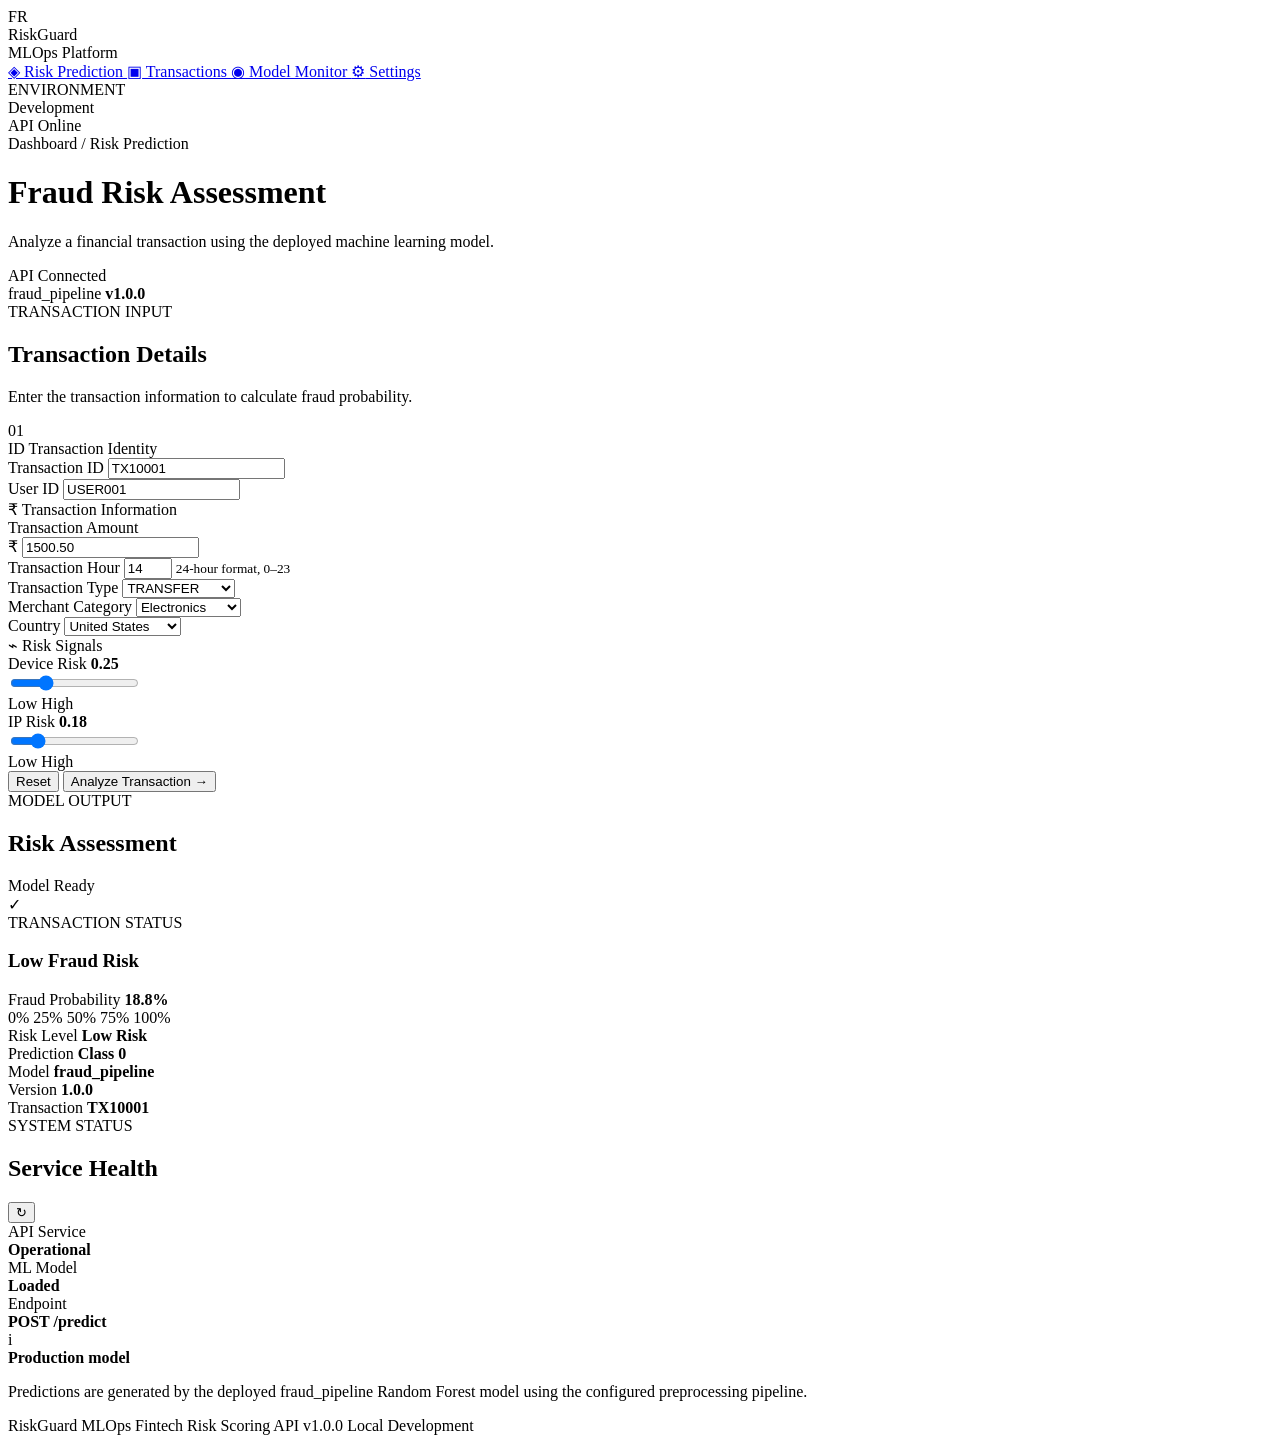
==== app/frontend/index.html @ 6276060a "Add synthetic fraud dataset and frontend assets" ====
<!DOCTYPE html> <html lang="en"> <head> <meta charset="UTF-8"> <meta name="viewport" content="width=device-width, initial-scale=1.0" >
<title>RiskGuard | Fraud Risk Assessment</title>

<link
    rel="preconnect"
    href="https://fonts.googleapis.com"
>

<link
    rel="preconnect"
    href="https://fonts.gstatic.com"
    crossorigin
>

<link
    href="https://fonts.googleapis.com/css2?family=DM+Sans:wght@400;500;600;700&family=Space+Grotesk:wght@400;500;600;700&display=swap"
    rel="stylesheet"
>

<link rel="stylesheet" href="/static/style.css">

</head> <body> <div class="app-shell">
<!-- ================= SIDEBAR ================= -->
<aside class="sidebar">
    <div class="brand">
        <div class="brand-icon">
            FR
        </div>

        <div>
            <div class="brand-title">
                RiskGuard
            </div>

            <div class="brand-subtitle">
                MLOps Platform
            </div>
        </div>

    </div>

    <!-- <nav class="navigation">

        <a href="#" class="nav-item active">
            <span>◈</span>
            Risk Prediction
        </a>

        <a href="#" class="nav-item">
            <span>▣</span>
            Transactions
        </a>

        <a href="#" class="nav-item">
            <span>◉</span>
            Model Monitor
        </a>

        <a href="#" class="nav-item">
            <span>⚙</span>
            Settings
        </a>

    </nav> -->

    <nav class="navigation">
        <a href="#risk-prediction"
            class="nav-item active"
            data-page="risk-prediction">
                <span>◈</span>
                Risk Prediction
        </a>

        <a href="#transactions"
            class="nav-item"
            data-page="transactions">
                <span>▣</span>
                Transactions
        </a>

        <a href="#model-monitor"
            class="nav-item"
            data-page="model-monitor">
                <span>◉</span>
                Model Monitor
        </a>

        <a href="#settings"
            class="nav-item"
            data-page="settings">
                <span>⚙</span>
                Settings
        </a>

    </nav>


    <div class="sidebar-bottom">

        <div class="environment-card">

            <div class="environment-label">
                ENVIRONMENT
            </div>

            <div class="environment-value">
                <span class="status-dot green"></span>
                Development
            </div>

        </div>

        <div class="api-mini-status">

            <span class="status-dot green"></span>

            <span>
                API Online
            </span>

        </div>

    </div>

</aside>


<!-- ================= MAIN ================= -->

<main class="main-content">

    <!-- TOP BAR -->

    <header class="topbar">

        <div>

            <div class="breadcrumb">
                Dashboard / Risk Prediction
            </div>

            <h1>
                Fraud Risk Assessment
            </h1>

            <p>
                Analyze a financial transaction using the deployed
                machine learning model.
            </p>

        </div>


        <div class="topbar-status">

            <div class="live-indicator">

                <span class="status-dot green"></span>

                API Connected

            </div>


            <div class="model-badge">

                <span class="model-dot"></span>

                fraud_pipeline

                <strong>
                    v1.0.0
                </strong>

            </div>

        </div>

    </header>


    <!-- ================= DASHBOARD ================= -->

    <!-- <section class="dashboard-grid"> -->
    <section
        class="dashboard-grid page-section"
        id="risk-prediction"
    >



        <!-- ================= FORM ================= -->

        <div class="form-card card">

            <div class="card-header">

                <div>

                    <span class="eyebrow">
                        TRANSACTION INPUT
                    </span>

                    <h2>
                        Transaction Details
                    </h2>

                    <p>
                        Enter the transaction information to
                        calculate fraud probability.
                    </p>

                </div>

                <div class="step-number">
                    01
                </div>

            </div>


            <!-- <form
                action="http://127.0.0.1:8000/api/v1/predict"
                method="POST"
            > -->

            <form id="prediction-form">



                <!-- TRANSACTION IDENTITY -->

                <div class="section-title">

                    <span class="section-icon">
                        ID
                    </span>

                    Transaction Identity

                </div>


                <div class="form-grid">

                    <div class="field">

                        <label for="transaction_id">
                            Transaction ID
                        </label>

                        <input
                            type="text"
                            id="transaction_id"
                            name="transaction_id"
                            placeholder="TX10001"
                            value="TX10001"
                            required
                        >

                    </div>


                    <div class="field">

                        <label for="user_id">
                            User ID
                        </label>

                        <input
                            type="text"
                            id="user_id"
                            name="user_id"
                            placeholder="USER001"
                            value="USER001"
                            required
                        >

                    </div>

                </div>


                <!-- TRANSACTION INFORMATION -->

                <div class="section-title second-section">

                    <span class="section-icon">
                        ₹
                    </span>

                    Transaction Information

                </div>


                <div class="form-grid">


                    <div class="field">

                        <label for="amount">
                            Transaction Amount
                        </label>

                        <div class="input-with-prefix">

                            <span>
                                ₹
                            </span>

                            <input
                                type="number"
                                id="amount"
                                name="amount"
                                min="0.01"
                                step="0.01"
                                value="1500.50"
                                required
                            >

                        </div>

                    </div>


                    <div class="field">

                        <label for="hour">
                            Transaction Hour
                        </label>

                        <input
                            type="number"
                            id="hour"
                            name="hour"
                            min="0"
                            max="23"
                            value="14"
                            required
                        >

                        <small>
                            24-hour format, 0–23
                        </small>

                    </div>


                    <div class="field">

                        <label for="transaction_type">
                            Transaction Type
                        </label>

                        <select
                            id="transaction_type"
                            name="transaction_type"
                        >

                            <option value="TRANSFER">
                                TRANSFER
                            </option>

                            <option value="PAYMENT">
                                PAYMENT
                            </option>

                            <option value="WITHDRAWAL">
                                WITHDRAWAL
                            </option>

                            <option value="PURCHASE">
                                PURCHASE
                            </option>

                            <option value="DEPOSIT">
                                DEPOSIT
                            </option>

                        </select>

                    </div>


                    <div class="field">

                        <label for="merchant_category">
                            Merchant Category
                        </label>

                        <select
                            id="merchant_category"
                            name="merchant_category"
                        >

                            <option value="electronics">
                                Electronics
                            </option>

                            <option value="grocery">
                                Grocery
                            </option>

                            <option value="travel">
                                Travel
                            </option>

                            <option value="fashion">
                                Fashion
                            </option>

                            <option value="restaurant">
                                Restaurant
                            </option>

                            <option value="entertainment">
                                Entertainment
                            </option>

                        </select>

                    </div>


                    <div class="field">

                        <label for="country">
                            Country
                        </label>

                        <select
                            id="country"
                            name="country"
                        >

                            <option value="US">
                                United States
                            </option>

                            <option value="IN">
                                India
                            </option>

                            <option value="UK">
                                United Kingdom
                            </option>

                            <option value="CA">
                                Canada
                            </option>

                            <option value="AU">
                                Australia
                            </option>

                            <option value="DE">
                                Germany
                            </option>

                        </select>

                    </div>

                </div>


                <!-- RISK SIGNALS -->

                <div class="section-title second-section">

                    <span class="section-icon">
                        ⌁
                    </span>

                    Risk Signals

                </div>


                <div class="risk-input-grid">


                    <!-- DEVICE RISK -->

                    <div class="risk-input-card">

                        <div class="risk-input-heading">

                            <span>
                                Device Risk
                            </span>

                            <strong>
                                0.25
                            </strong>

                        </div>

                        <input
                            class="range-input"
                            type="range"
                            min="0"
                            max="1"
                            step="0.01"
                            value="0.25"
                        >

                        <div class="range-labels">

                            <span>
                                Low
                            </span>

                            <span>
                                High
                            </span>

                        </div>

                    </div>


                    <!-- IP RISK -->

                    <div class="risk-input-card">

                        <div class="risk-input-heading">

                            <span>
                                IP Risk
                            </span>

                            <strong>
                                0.18
                            </strong>

                        </div>

                        <input
                            class="range-input"
                            type="range"
                            min="0"
                            max="1"
                            step="0.01"
                            value="0.18"
                        >

                        <div class="range-labels">

                            <span>
                                Low
                            </span>

                            <span>
                                High
                            </span>

                        </div>

                    </div>

                </div>


                <!-- ACTION BUTTONS -->

                <div class="form-actions">

                    <button
                        type="reset"
                        class="secondary-button"
                    >
                        Reset
                    </button>

                    <button
                        type="submit"
                        class="primary-button"
                    >
                        Analyze Transaction
                        <span>→</span>
                    </button>

                </div>

            </form>

        </div>


        <!-- ================= RIGHT COLUMN ================= -->

        <div class="right-column">


            <!-- RESULT CARD -->

            <div class="result-card card">

                <div class="card-header result-header">

                    <div>

                        <span class="eyebrow">
                            MODEL OUTPUT
                        </span>

                        <h2>
                            Risk Assessment
                        </h2>

                    </div>

                    <div class="model-status">

                        <span class="status-dot green"></span>

                        Model Ready

                    </div>

                </div>


                <!-- RESULT -->

                <div class="result-content">


                    <div class="risk-status safe">

                        <div class="risk-status-icon">
                            ✓
                        </div>

                        <div>

                            <span>
                                TRANSACTION STATUS
                            </span>

                            <h3>
                                Low Fraud Risk
                            </h3>

                        </div>

                    </div>


                    <!-- PROBABILITY -->

                    <div class="probability-section">

                        <div class="probability-heading">

                            <span>
                                Fraud Probability
                            </span>

                            <strong>
                                18.8%
                            </strong>

                        </div>


                        <div class="probability-bar">

                            <div
                                class="probability-fill"
                                style="width: 18.8%"
                            ></div>

                        </div>


                        <div class="probability-scale">

                            <span>0%</span>
                            <span>25%</span>
                            <span>50%</span>
                            <span>75%</span>
                            <span>100%</span>

                        </div>

                    </div>


                    <!-- RISK LEVEL -->

                    <div class="risk-level">

                        <span>
                            Risk Level
                        </span>

                        <strong>
                            Low Risk
                        </strong>

                    </div>


                    <div class="result-divider"></div>


                    <!-- RESULT DETAILS -->

                    <div class="result-details">

                        <div>

                            <span>
                                Prediction
                            </span>

                            <strong>
                                Class 0
                            </strong>

                        </div>


                        <div>

                            <span>
                                Model
                            </span>

                            <strong>
                                fraud_pipeline
                            </strong>

                        </div>


                        <div>

                            <span>
                                Version
                            </span>

                            <strong>
                                1.0.0
                            </strong>

                        </div>


                        <div>

                            <span>
                                Transaction
                            </span>

                            <strong>
                                TX10001
                            </strong>

                        </div>

                    </div>

                </div>

            </div>


            <!-- SYSTEM HEALTH -->

            <div class="system-card card">

                <div class="system-card-header">

                    <div>

                        <span class="eyebrow">
                            SYSTEM STATUS
                        </span>

                        <h2>
                            Service Health
                        </h2>

                    </div>

                    <button
                        class="refresh-button"
                        type="button"
                    >
                        ↻
                    </button>

                </div>


                <div class="health-list">


                    <div class="health-row">

                        <div>

                            <span class="status-dot green"></span>

                            API Service

                        </div>

                        <strong class="online">
                            Operational
                        </strong>

                    </div>


                    <div class="health-row">

                        <div>

                            <span class="status-dot green"></span>

                            ML Model

                        </div>

                        <strong class="online">
                            Loaded
                        </strong>

                    </div>


                    <div class="health-row">

                        <div>

                            <span class="status-dot green"></span>

                            Endpoint

                        </div>

                        <strong class="online">
                            POST /predict
                        </strong>

                    </div>


                </div>

            </div>


            <!-- INFORMATION -->

            <div class="info-card">

                <div class="info-icon">
                    i
                </div>

                <div>

                    <strong>
                        Production model
                    </strong>

                    <p>
                        Predictions are generated by the deployed
                        fraud_pipeline Random Forest model using
                        the configured preprocessing pipeline.
                    </p>

                </div>

            </div>

        </div>

    </section>

    <!-- ================= TRANSACTIONS ================= -->

    <section
        class="page-section"
        id="transactions"
        style="display: none;"
    >

        <div class="page-header">
            <div>
                <span class="eyebrow">TRANSACTION HISTORY</span>

                <h1>Transactions</h1>

                <p>
                    View and analyze previously processed transactions.
                </p>
            </div>
        </div>

        <div class="card">

            <div class="card-header">

                <div>
                    <span class="eyebrow">
                        TRANSACTION LOG
                    </span>

                    <h2>
                        Recent Transactions
                    </h2>
                </div>

            </div>

            <div class="transaction-table-wrapper">

                <table class="transaction-table">

                    <thead>
                        <tr>
                            <th>Transaction ID</th>
                            <th>User ID</th>
                            <th>Amount</th>
                            <th>Type</th>
                            <th>Risk</th>
                            <th>Status</th>
                        </tr>
                    </thead>

                    <tbody id="transactions-body">

                        <tr>
                            <td>TX10001</td>
                            <td>USER001</td>
                            <td>₹1,500.50</td>
                            <td>TRANSFER</td>
                            <td>18.8%</td>
                            <td>
                                <span class="table-status safe">
                                    Low Risk
                                </span>
                            </td>
                        </tr>

                        <tr>
                            <td>TX10002</td>
                            <td>USER002</td>
                            <td>₹8,200.00</td>
                            <td>PURCHASE</td>
                            <td>72.4%</td>
                            <td>
                                <span class="table-status fraud">
                                    High Risk
                                </span>
                            </td>
                        </tr>

                    </tbody>

                </table>

            </div>

        </div>

    </section>

    <!-- ================= MODEL MONITOR ================= -->

    <section
        class="page-section"
        id="model-monitor"
        style="display: none;"
    >

        <div class="page-header">

            <div>

                <span class="eyebrow">
                    MODEL MONITORING
                </span>

                <h1>
                    Model Monitor
                </h1>

                <p>
                    Monitor the performance and health of the deployed
                    fraud detection model.
                </p>

            </div>

            <div class="model-status">

                <span class="status-dot green"></span>

                Model Ready

            </div>

        </div>


        <div class="monitor-grid">

            <div class="card monitor-card">

                <span class="eyebrow">
                    MODEL
                </span>

                <h2>
                    fraud_pipeline
                </h2>

                <strong>
                    v1.0.0
                </strong>

            </div>


            <div class="card monitor-card">

                <span class="eyebrow">
                    MODEL TYPE
                </span>

                <h2>
                    Random Forest
                </h2>

                <p>
                    Classification
                </p>

            </div>


            <div class="card monitor-card">

                <span class="eyebrow">
                    STATUS
                </span>

                <h2 class="online">
                    Operational
                </h2>

                <p>
                    Model loaded successfully
                </p>

            </div>

        </div>


        <div class="card">

            <div class="card-header">

                <div>

                    <span class="eyebrow">
                        PERFORMANCE
                    </span>

                    <h2>
                        Model Metrics
                    </h2>

                </div>

            </div>

            <div class="metrics-grid">

                <div>
                    <span>Accuracy</span>
                    <strong>94.2%</strong>
                </div>

                <div>
                    <span>Precision</span>
                    <strong>91.8%</strong>
                </div>

                <div>
                    <span>Recall</span>
                    <strong>89.6%</strong>
                </div>

                <div>
                    <span>F1 Score</span>
                    <strong>90.7%</strong>
                </div>

            </div>

        </div>

    </section>

    <!-- ================= SETTINGS ================= -->

    <section
        class="page-section"
        id="settings"
        style="display: none;"
    >

        <div class="page-header">

            <div>

                <span class="eyebrow">
                    CONFIGURATION
                </span>

                <h1>
                    Settings
                </h1>

                <p>
                    Configure RiskGuard application settings.
                </p>

            </div>

        </div>


        <div class="card settings-card">

            <div class="card-header">

                <div>

                    <span class="eyebrow">
                        API CONFIGURATION
                    </span>

                    <h2>
                        Backend Connection
                    </h2>

                </div>

            </div>


            <div class="settings-form">

                <div class="field">

                    <label>
                        API Base URL
                    </label>

                    <input
                        type="text"
                        id="api-url-setting"
                        value="http://127.0.0.1:8000/api/v1"
                    >

                </div>


                <div class="field">

                    <label>
                        Environment
                    </label>

                    <select id="environment-setting">

                        <option value="development">
                            Development
                        </option>

                        <option value="production">
                            Production
                        </option>

                    </select>

                </div>


                <div class="field">

                    <label>
                        Model
                    </label>

                    <input
                        type="text"
                        value="fraud_pipeline"
                        readonly
                    >

                </div>


                <div class="field">

                    <label>
                        Model Version
                    </label>

                    <input
                        type="text"
                        value="1.0.0"
                        readonly
                    >

                </div>

            </div>


            <div class="form-actions">

                <button
                    type="button"
                    class="primary-button"
                    id="save-settings"
                >
                    Save Settings
                </button>

            </div>

        </div>

    </section>



    <!-- FOOTER -->

    <footer class="footer">

        <span>
            RiskGuard MLOps
        </span>

        <span>
            Fintech Risk Scoring API v1.0.0
        </span>

        <span>
            Local Development
        </span>

    </footer>

</main>

</div> 
<script src="/static/script.js"></script>

</body> </html>
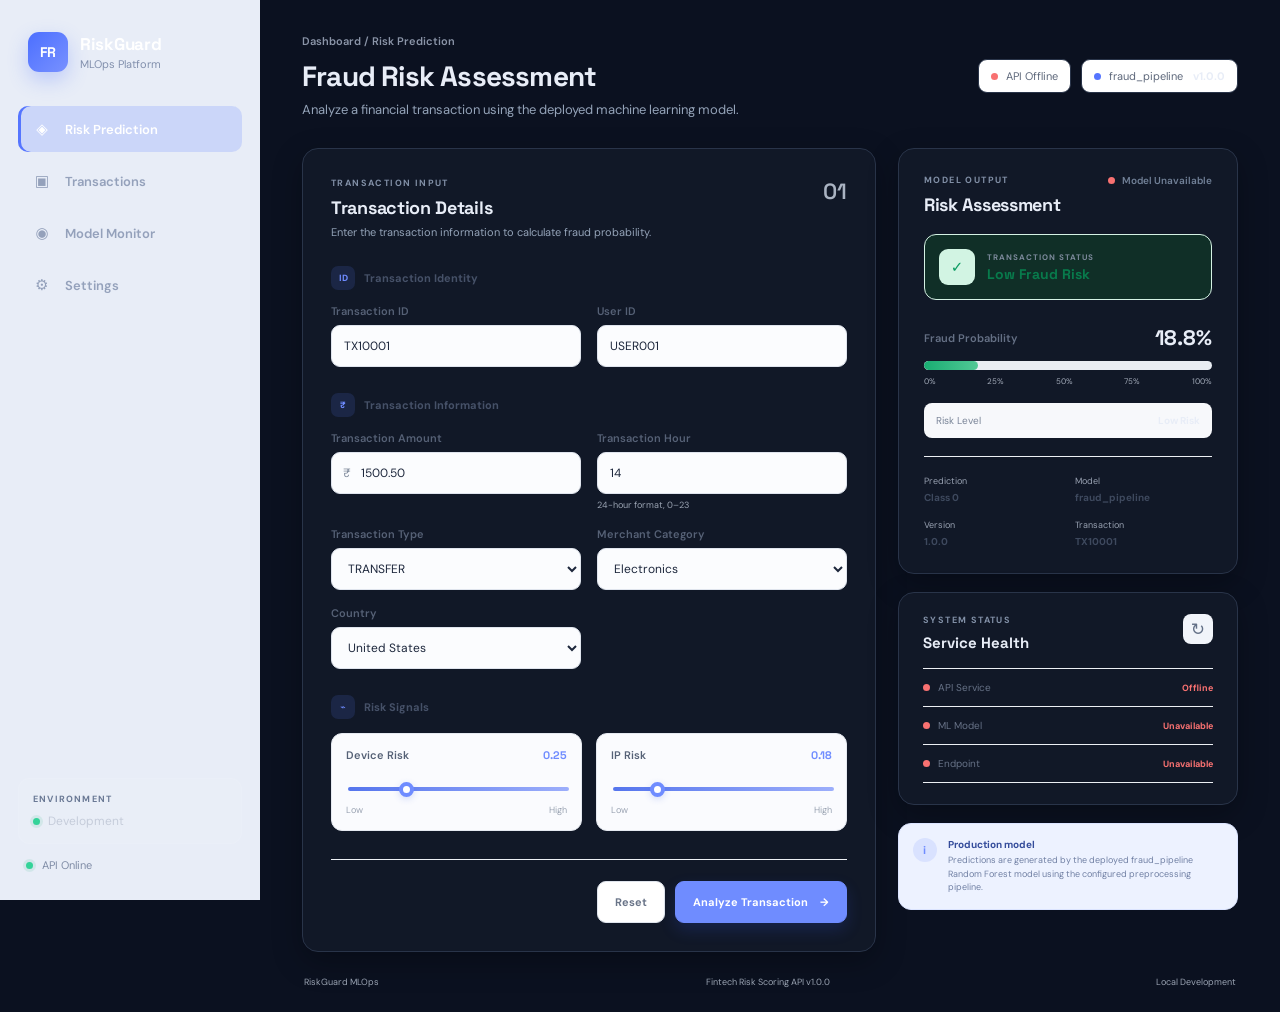
==== commit 8b289cc0: "fix: Dockerfile and frontend files updated" ====
--- a/app/frontend/index.html
+++ b/app/frontend/index.html
@@ -1,1274 +1,562 @@
-<!DOCTYPE html> <html lang="en"> <head> <meta charset="UTF-8"> <meta name="viewport" content="width=device-width, initial-scale=1.0" >
+<!DOCTYPE html>
+<html lang="en">
+<head>
+<meta charset="UTF-8">
+<meta name="viewport" content="width=device-width, initial-scale=1.0">
 <title>RiskGuard | Fraud Risk Assessment</title>
 
-<link
-    rel="preconnect"
-    href="https://fonts.googleapis.com"
->
-
-<link
-    rel="preconnect"
-    href="https://fonts.gstatic.com"
-    crossorigin
->
-
-<link
-    href="https://fonts.googleapis.com/css2?family=DM+Sans:wght@400;500;600;700&family=Space+Grotesk:wght@400;500;600;700&display=swap"
-    rel="stylesheet"
->
-
-<link rel="stylesheet" href="/static/style.css">
-
-</head> <body> <div class="app-shell">
+<link rel="preconnect" href="https://fonts.googleapis.com">
+<link rel="preconnect" href="https://fonts.gstatic.com" crossorigin>
+<link href="https://fonts.googleapis.com/css2?family=DM+Sans:wght@400;500;600;700&family=Space+Grotesk:wght@400;500;600;700&display=swap" rel="stylesheet">
+<link rel="stylesheet" href="style.css">
+
+</head>
+<body>
+<div class="app-shell">
+
 <!-- ================= SIDEBAR ================= -->
 <aside class="sidebar">
     <div class="brand">
-        <div class="brand-icon">
-            FR
-        </div>
-
+        <div class="brand-icon">FR</div>
         <div>
-            <div class="brand-title">
-                RiskGuard
-            </div>
-
-            <div class="brand-subtitle">
-                MLOps Platform
-            </div>
-        </div>
-
+            <div class="brand-title">RiskGuard</div>
+            <div class="brand-subtitle">MLOps Platform</div>
+        </div>
     </div>
 
-    <!-- <nav class="navigation">
-
-        <a href="#" class="nav-item active">
-            <span>◈</span>
-            Risk Prediction
+    <nav class="navigation">
+        <a href="#risk-prediction" class="nav-item active" data-page="risk-prediction">
+            <span>◈</span> Risk Prediction
         </a>
-
-        <a href="#" class="nav-item">
-            <span>▣</span>
-            Transactions
+        <a href="#transactions" class="nav-item" data-page="transactions">
+            <span>▣</span> Transactions
         </a>
-
-        <a href="#" class="nav-item">
-            <span>◉</span>
-            Model Monitor
+        <a href="#model-monitor" class="nav-item" data-page="model-monitor">
+            <span>◉</span> Model Monitor
         </a>
-
-        <a href="#" class="nav-item">
-            <span>⚙</span>
-            Settings
+        <a href="#settings" class="nav-item" data-page="settings">
+            <span>⚙</span> Settings
         </a>
-
-    </nav> -->
-
-    <nav class="navigation">
-        <a href="#risk-prediction"
-            class="nav-item active"
-            data-page="risk-prediction">
-                <span>◈</span>
-                Risk Prediction
-        </a>
-
-        <a href="#transactions"
-            class="nav-item"
-            data-page="transactions">
-                <span>▣</span>
-                Transactions
-        </a>
-
-        <a href="#model-monitor"
-            class="nav-item"
-            data-page="model-monitor">
-                <span>◉</span>
-                Model Monitor
-        </a>
-
-        <a href="#settings"
-            class="nav-item"
-            data-page="settings">
-                <span>⚙</span>
-                Settings
-        </a>
-
     </nav>
 
-
     <div class="sidebar-bottom">
-
         <div class="environment-card">
-
-            <div class="environment-label">
-                ENVIRONMENT
-            </div>
-
+            <div class="environment-label">ENVIRONMENT</div>
             <div class="environment-value">
-                <span class="status-dot green"></span>
-                Development
-            </div>
-
-        </div>
-
+                <span class="status-dot green"></span> Development
+            </div>
+        </div>
         <div class="api-mini-status">
-
             <span class="status-dot green"></span>
-
-            <span>
-                API Online
-            </span>
-
-        </div>
-
+            <span>API Online</span>
+        </div>
     </div>
-
 </aside>
 
 
 <!-- ================= MAIN ================= -->
-
 <main class="main-content">
 
-    <!-- TOP BAR -->
-
     <header class="topbar">
-
         <div>
-
-            <div class="breadcrumb">
-                Dashboard / Risk Prediction
-            </div>
-
-            <h1>
-                Fraud Risk Assessment
-            </h1>
-
-            <p>
-                Analyze a financial transaction using the deployed
-                machine learning model.
-            </p>
-
-        </div>
-
-
+            <div class="breadcrumb">Dashboard / Risk Prediction</div>
+            <h1>Fraud Risk Assessment</h1>
+            <p>Analyze a financial transaction using the deployed machine learning model.</p>
+        </div>
         <div class="topbar-status">
-
             <div class="live-indicator">
-
-                <span class="status-dot green"></span>
-
-                API Connected
-
-            </div>
-
-
+                <span class="status-dot green"></span> API Connected
+            </div>
             <div class="model-badge">
-
-                <span class="model-dot"></span>
-
-                fraud_pipeline
-
-                <strong>
-                    v1.0.0
-                </strong>
-
-            </div>
-
-        </div>
-
+                <span class="model-dot"></span> fraud_pipeline <strong>v1.0.0</strong>
+            </div>
+        </div>
     </header>
 
 
-    <!-- ================= DASHBOARD ================= -->
-
-    <!-- <section class="dashboard-grid"> -->
-    <section
-        class="dashboard-grid page-section"
-        id="risk-prediction"
-    >
-
-
-
-        <!-- ================= FORM ================= -->
+    <!-- ================= RISK PREDICTION ================= -->
+    <section class="dashboard-grid page-section" id="risk-prediction">
 
         <div class="form-card card">
-
-            <div class="card-header">
-
-                <div>
-
-                    <span class="eyebrow">
-                        TRANSACTION INPUT
-                    </span>
-
-                    <h2>
-                        Transaction Details
-                    </h2>
-
-                    <p>
-                        Enter the transaction information to
-                        calculate fraud probability.
-                    </p>
-
-                </div>
-
-                <div class="step-number">
-                    01
-                </div>
-
-            </div>
-
-
-            <!-- <form
-                action="http://127.0.0.1:8000/api/v1/predict"
-                method="POST"
-            > -->
+            <div class="card-header">
+                <div>
+                    <span class="eyebrow">TRANSACTION INPUT</span>
+                    <h2>Transaction Details</h2>
+                    <p>Enter the transaction information to calculate fraud probability.</p>
+                </div>
+                <div class="step-number">01</div>
+            </div>
 
             <form id="prediction-form">
 
-
-
-                <!-- TRANSACTION IDENTITY -->
-
                 <div class="section-title">
-
-                    <span class="section-icon">
-                        ID
-                    </span>
-
+                    <span class="section-icon">ID</span>
                     Transaction Identity
-
-                </div>
-
+                </div>
 
                 <div class="form-grid">
-
-                    <div class="field">
-
-                        <label for="transaction_id">
-                            Transaction ID
-                        </label>
-
-                        <input
-                            type="text"
-                            id="transaction_id"
-                            name="transaction_id"
-                            placeholder="TX10001"
-                            value="TX10001"
-                            required
-                        >
-
-                    </div>
-
-
-                    <div class="field">
-
-                        <label for="user_id">
-                            User ID
-                        </label>
-
-                        <input
-                            type="text"
-                            id="user_id"
-                            name="user_id"
-                            placeholder="USER001"
-                            value="USER001"
-                            required
-                        >
-
-                    </div>
-
-                </div>
-
-
-                <!-- TRANSACTION INFORMATION -->
+                    <div class="field">
+                        <label for="transaction_id">Transaction ID</label>
+                        <input type="text" id="transaction_id" name="transaction_id" placeholder="TX10001" value="TX10001" required>
+                    </div>
+                    <div class="field">
+                        <label for="user_id">User ID</label>
+                        <input type="text" id="user_id" name="user_id" placeholder="USER001" value="USER001" required>
+                    </div>
+                </div>
 
                 <div class="section-title second-section">
-
-                    <span class="section-icon">
-                        ₹
-                    </span>
-
+                    <span class="section-icon">₹</span>
                     Transaction Information
-
-                </div>
-
+                </div>
 
                 <div class="form-grid">
-
-
-                    <div class="field">
-
-                        <label for="amount">
-                            Transaction Amount
-                        </label>
-
+                    <div class="field">
+                        <label for="amount">Transaction Amount</label>
                         <div class="input-with-prefix">
-
-                            <span>
-                                ₹
-                            </span>
-
-                            <input
-                                type="number"
-                                id="amount"
-                                name="amount"
-                                min="0.01"
-                                step="0.01"
-                                value="1500.50"
-                                required
-                            >
-
-                        </div>
-
-                    </div>
-
-
-                    <div class="field">
-
-                        <label for="hour">
-                            Transaction Hour
-                        </label>
-
-                        <input
-                            type="number"
-                            id="hour"
-                            name="hour"
-                            min="0"
-                            max="23"
-                            value="14"
-                            required
-                        >
-
-                        <small>
-                            24-hour format, 0–23
-                        </small>
-
-                    </div>
-
-
-                    <div class="field">
-
-                        <label for="transaction_type">
-                            Transaction Type
-                        </label>
-
-                        <select
-                            id="transaction_type"
-                            name="transaction_type"
-                        >
-
-                            <option value="TRANSFER">
-                                TRANSFER
-                            </option>
-
-                            <option value="PAYMENT">
-                                PAYMENT
-                            </option>
-
-                            <option value="WITHDRAWAL">
-                                WITHDRAWAL
-                            </option>
-
-                            <option value="PURCHASE">
-                                PURCHASE
-                            </option>
-
-                            <option value="DEPOSIT">
-                                DEPOSIT
-                            </option>
-
+                            <span>₹</span>
+                            <input type="number" id="amount" name="amount" min="0.01" step="0.01" value="1500.50" required>
+                        </div>
+                    </div>
+
+                    <div class="field">
+                        <label for="hour">Transaction Hour</label>
+                        <input type="number" id="hour" name="hour" min="0" max="23" value="14" required>
+                        <small>24-hour format, 0–23</small>
+                    </div>
+
+                    <div class="field">
+                        <label for="transaction_type">Transaction Type</label>
+                        <select id="transaction_type" name="transaction_type">
+                            <option value="TRANSFER">TRANSFER</option>
+                            <option value="PAYMENT">PAYMENT</option>
+                            <option value="WITHDRAWAL">WITHDRAWAL</option>
+                            <option value="PURCHASE">PURCHASE</option>
+                            <option value="DEPOSIT">DEPOSIT</option>
                         </select>
-
-                    </div>
-
-
-                    <div class="field">
-
-                        <label for="merchant_category">
-                            Merchant Category
-                        </label>
-
-                        <select
-                            id="merchant_category"
-                            name="merchant_category"
-                        >
-
-                            <option value="electronics">
-                                Electronics
-                            </option>
-
-                            <option value="grocery">
-                                Grocery
-                            </option>
-
-                            <option value="travel">
-                                Travel
-                            </option>
-
-                            <option value="fashion">
-                                Fashion
-                            </option>
-
-                            <option value="restaurant">
-                                Restaurant
-                            </option>
-
-                            <option value="entertainment">
-                                Entertainment
-                            </option>
-
+                    </div>
+
+                    <div class="field">
+                        <label for="merchant_category">Merchant Category</label>
+                        <select id="merchant_category" name="merchant_category">
+                            <option value="electronics">Electronics</option>
+                            <option value="grocery">Grocery</option>
+                            <option value="travel">Travel</option>
+                            <option value="fashion">Fashion</option>
+                            <option value="restaurant">Restaurant</option>
+                            <option value="entertainment">Entertainment</option>
                         </select>
-
-                    </div>
-
-
-                    <div class="field">
-
-                        <label for="country">
-                            Country
-                        </label>
-
-                        <select
-                            id="country"
-                            name="country"
-                        >
-
-                            <option value="US">
-                                United States
-                            </option>
-
-                            <option value="IN">
-                                India
-                            </option>
-
-                            <option value="UK">
-                                United Kingdom
-                            </option>
-
-                            <option value="CA">
-                                Canada
-                            </option>
-
-                            <option value="AU">
-                                Australia
-                            </option>
-
-                            <option value="DE">
-                                Germany
-                            </option>
-
+                    </div>
+
+                    <div class="field">
+                        <label for="country">Country</label>
+                        <select id="country" name="country">
+                            <option value="US">United States</option>
+                            <option value="IN">India</option>
+                            <option value="UK">United Kingdom</option>
+                            <option value="CA">Canada</option>
+                            <option value="AU">Australia</option>
+                            <option value="DE">Germany</option>
                         </select>
-
-                    </div>
-
-                </div>
-
-
-                <!-- RISK SIGNALS -->
+                    </div>
+                </div>
 
                 <div class="section-title second-section">
-
-                    <span class="section-icon">
-                        ⌁
-                    </span>
-
+                    <span class="section-icon">⌁</span>
                     Risk Signals
-
-                </div>
-
+                </div>
 
                 <div class="risk-input-grid">
-
-
-                    <!-- DEVICE RISK -->
-
                     <div class="risk-input-card">
-
                         <div class="risk-input-heading">
-
-                            <span>
-                                Device Risk
-                            </span>
-
-                            <strong>
-                                0.25
-                            </strong>
-
-                        </div>
-
-                        <input
-                            class="range-input"
-                            type="range"
-                            min="0"
-                            max="1"
-                            step="0.01"
-                            value="0.25"
-                        >
-
-                        <div class="range-labels">
-
-                            <span>
-                                Low
-                            </span>
-
-                            <span>
-                                High
-                            </span>
-
-                        </div>
-
-                    </div>
-
-
-                    <!-- IP RISK -->
+                            <span>Device Risk</span>
+                            <strong>0.25</strong>
+                        </div>
+                        <input class="range-input" type="range" min="0" max="1" step="0.01" value="0.25">
+                        <div class="range-labels"><span>Low</span><span>High</span></div>
+                    </div>
 
                     <div class="risk-input-card">
-
                         <div class="risk-input-heading">
-
-                            <span>
-                                IP Risk
-                            </span>
-
-                            <strong>
-                                0.18
-                            </strong>
-
-                        </div>
-
-                        <input
-                            class="range-input"
-                            type="range"
-                            min="0"
-                            max="1"
-                            step="0.01"
-                            value="0.18"
-                        >
-
-                        <div class="range-labels">
-
-                            <span>
-                                Low
-                            </span>
-
-                            <span>
-                                High
-                            </span>
-
-                        </div>
-
-                    </div>
-
-                </div>
-
-
-                <!-- ACTION BUTTONS -->
+                            <span>IP Risk</span>
+                            <strong>0.18</strong>
+                        </div>
+                        <input class="range-input" type="range" min="0" max="1" step="0.01" value="0.18">
+                        <div class="range-labels"><span>Low</span><span>High</span></div>
+                    </div>
+                </div>
 
                 <div class="form-actions">
-
-                    <button
-                        type="reset"
-                        class="secondary-button"
-                    >
-                        Reset
-                    </button>
-
-                    <button
-                        type="submit"
-                        class="primary-button"
-                    >
-                        Analyze Transaction
-                        <span>→</span>
-                    </button>
-
-                </div>
-
+                    <button type="reset" class="secondary-button">Reset</button>
+                    <button type="submit" class="primary-button">Analyze Transaction <span>→</span></button>
+                </div>
             </form>
-
-        </div>
-
-
-        <!-- ================= RIGHT COLUMN ================= -->
+        </div>
+
 
         <div class="right-column">
 
-
-            <!-- RESULT CARD -->
-
             <div class="result-card card">
-
                 <div class="card-header result-header">
-
                     <div>
-
-                        <span class="eyebrow">
-                            MODEL OUTPUT
-                        </span>
-
-                        <h2>
-                            Risk Assessment
-                        </h2>
-
-                    </div>
-
+                        <span class="eyebrow">MODEL OUTPUT</span>
+                        <h2>Risk Assessment</h2>
+                    </div>
                     <div class="model-status">
-
-                        <span class="status-dot green"></span>
-
-                        Model Ready
-
-                    </div>
-
-                </div>
-
-
-                <!-- RESULT -->
+                        <span class="status-dot green"></span> Model Ready
+                    </div>
+                </div>
 
                 <div class="result-content">
-
-
                     <div class="risk-status safe">
-
-                        <div class="risk-status-icon">
-                            ✓
-                        </div>
-
+                        <div class="risk-status-icon">✓</div>
                         <div>
-
-                            <span>
-                                TRANSACTION STATUS
-                            </span>
-
-                            <h3>
-                                Low Fraud Risk
-                            </h3>
-
-                        </div>
-
-                    </div>
-
-
-                    <!-- PROBABILITY -->
+                            <span>TRANSACTION STATUS</span>
+                            <h3>Low Fraud Risk</h3>
+                        </div>
+                    </div>
 
                     <div class="probability-section">
-
                         <div class="probability-heading">
-
-                            <span>
-                                Fraud Probability
-                            </span>
-
-                            <strong>
-                                18.8%
-                            </strong>
-
-                        </div>
-
-
+                            <span>Fraud Probability</span>
+                            <strong>18.8%</strong>
+                        </div>
                         <div class="probability-bar">
-
-                            <div
-                                class="probability-fill"
-                                style="width: 18.8%"
-                            ></div>
-
-                        </div>
-
-
+                            <div class="probability-fill" style="width: 18.8%"></div>
+                        </div>
                         <div class="probability-scale">
-
-                            <span>0%</span>
-                            <span>25%</span>
-                            <span>50%</span>
-                            <span>75%</span>
-                            <span>100%</span>
-
-                        </div>
-
-                    </div>
-
-
-                    <!-- RISK LEVEL -->
+                            <span>0%</span><span>25%</span><span>50%</span><span>75%</span><span>100%</span>
+                        </div>
+                    </div>
 
                     <div class="risk-level">
-
-                        <span>
-                            Risk Level
-                        </span>
-
-                        <strong>
-                            Low Risk
-                        </strong>
-
-                    </div>
-
+                        <span>Risk Level</span>
+                        <strong>Low Risk</strong>
+                    </div>
 
                     <div class="result-divider"></div>
 
-
-                    <!-- RESULT DETAILS -->
-
                     <div class="result-details">
-
-                        <div>
-
-                            <span>
-                                Prediction
-                            </span>
-
-                            <strong>
-                                Class 0
-                            </strong>
-
-                        </div>
-
-
-                        <div>
-
-                            <span>
-                                Model
-                            </span>
-
-                            <strong>
-                                fraud_pipeline
-                            </strong>
-
-                        </div>
-
-
-                        <div>
-
-                            <span>
-                                Version
-                            </span>
-
-                            <strong>
-                                1.0.0
-                            </strong>
-
-                        </div>
-
-
-                        <div>
-
-                            <span>
-                                Transaction
-                            </span>
-
-                            <strong>
-                                TX10001
-                            </strong>
-
-                        </div>
-
-                    </div>
-
-                </div>
-
-            </div>
-
-
-            <!-- SYSTEM HEALTH -->
+                        <div><span>Prediction</span><strong>Class 0</strong></div>
+                        <div><span>Model</span><strong>fraud_pipeline</strong></div>
+                        <div><span>Version</span><strong>1.0.0</strong></div>
+                        <div><span>Transaction</span><strong>TX10001</strong></div>
+                    </div>
+                </div>
+            </div>
 
             <div class="system-card card">
-
                 <div class="system-card-header">
-
                     <div>
-
-                        <span class="eyebrow">
-                            SYSTEM STATUS
-                        </span>
-
-                        <h2>
-                            Service Health
-                        </h2>
-
-                    </div>
-
-                    <button
-                        class="refresh-button"
-                        type="button"
-                    >
-                        ↻
-                    </button>
-
-                </div>
-
+                        <span class="eyebrow">SYSTEM STATUS</span>
+                        <h2>Service Health</h2>
+                    </div>
+                    <button class="refresh-button" type="button">↻</button>
+                </div>
 
                 <div class="health-list">
-
-
                     <div class="health-row">
-
-                        <div>
-
-                            <span class="status-dot green"></span>
-
-                            API Service
-
-                        </div>
-
-                        <strong class="online">
-                            Operational
-                        </strong>
-
-                    </div>
-
-
+                        <div><span class="status-dot green"></span> API Service</div>
+                        <strong class="online">Operational</strong>
+                    </div>
                     <div class="health-row">
-
-                        <div>
-
-                            <span class="status-dot green"></span>
-
-                            ML Model
-
-                        </div>
-
-                        <strong class="online">
-                            Loaded
-                        </strong>
-
-                    </div>
-
-
+                        <div><span class="status-dot green"></span> ML Model</div>
+                        <strong class="online">Loaded</strong>
+                    </div>
                     <div class="health-row">
-
-                        <div>
-
-                            <span class="status-dot green"></span>
-
-                            Endpoint
-
-                        </div>
-
-                        <strong class="online">
-                            POST /predict
-                        </strong>
-
-                    </div>
-
-
-                </div>
-
-            </div>
-
-
-            <!-- INFORMATION -->
+                        <div><span class="status-dot green"></span> Endpoint</div>
+                        <strong class="online">POST /predict</strong>
+                    </div>
+                </div>
+            </div>
 
             <div class="info-card">
-
-                <div class="info-icon">
-                    i
-                </div>
-
-                <div>
-
-                    <strong>
-                        Production model
-                    </strong>
-
-                    <p>
-                        Predictions are generated by the deployed
-                        fraud_pipeline Random Forest model using
-                        the configured preprocessing pipeline.
-                    </p>
-
-                </div>
-
-            </div>
-
-        </div>
-
+                <div class="info-icon">i</div>
+                <div>
+                    <strong>Production model</strong>
+                    <p>Predictions are generated by the deployed fraud_pipeline Random Forest model using the configured preprocessing pipeline.</p>
+                </div>
+            </div>
+        </div>
     </section>
 
+
     <!-- ================= TRANSACTIONS ================= -->
-
-    <section
-        class="page-section"
-        id="transactions"
-        style="display: none;"
-    >
+    <section class="page-section" id="transactions" style="display: none;">
 
         <div class="page-header">
             <div>
                 <span class="eyebrow">TRANSACTION HISTORY</span>
-
                 <h1>Transactions</h1>
-
-                <p>
-                    View and analyze previously processed transactions.
-                </p>
+                <p>Every prediction you run is saved here, in this browser, so you can review and export it later.</p>
+            </div>
+        </div>
+
+        <div class="stat-strip">
+            <div class="stat-card">
+                <span class="eyebrow">TOTAL PREDICTIONS</span>
+                <strong id="stat-total">0</strong>
+            </div>
+            <div class="stat-card">
+                <span class="eyebrow">FLAGGED AS FRAUD</span>
+                <strong id="stat-fraud" class="danger-text">0</strong>
+            </div>
+            <div class="stat-card">
+                <span class="eyebrow">AVG. TRANSACTION</span>
+                <strong id="stat-avg-amount">—</strong>
+            </div>
+            <div class="stat-card">
+                <span class="eyebrow">AVG. FRAUD PROBABILITY</span>
+                <strong id="stat-avg-risk">—</strong>
             </div>
         </div>
 
         <div class="card">
-
-            <div class="card-header">
-
-                <div>
-                    <span class="eyebrow">
-                        TRANSACTION LOG
-                    </span>
-
-                    <h2>
-                        Recent Transactions
-                    </h2>
-                </div>
-
+            <div class="card-header">
+                <div>
+                    <span class="eyebrow">TRANSACTION LOG</span>
+                    <h2>Recent Transactions</h2>
+                </div>
+            </div>
+
+            <div class="table-toolbar">
+                <div class="search-field">
+                    <span class="search-icon">⌕</span>
+                    <input type="text" id="transaction-search" placeholder="Search by transaction or user ID">
+                </div>
+
+                <select id="transaction-risk-filter" class="filter-select">
+                    <option value="all">All risk levels</option>
+                    <option value="safe">Low risk</option>
+                    <option value="moderate">Moderate risk</option>
+                    <option value="fraud">High risk</option>
+                </select>
+
+                <div class="toolbar-actions">
+                    <button type="button" class="toolbar-button" id="download-csv">
+                        <span>⭳</span> Download CSV
+                    </button>
+                    <button type="button" class="toolbar-button danger" id="clear-history">
+                        <span>⌫</span> Clear history
+                    </button>
+                </div>
             </div>
 
             <div class="transaction-table-wrapper">
-
                 <table class="transaction-table">
-
                     <thead>
                         <tr>
                             <th>Transaction ID</th>
                             <th>User ID</th>
-                            <th>Amount</th>
+                            <th class="sortable" data-sort-key="amount">Amount</th>
                             <th>Type</th>
-                            <th>Risk</th>
+                            <th class="sortable" data-sort-key="probability">Risk</th>
                             <th>Status</th>
+                            <th class="sortable" data-sort-key="timestamp">Time</th>
                         </tr>
                     </thead>
-
-                    <tbody id="transactions-body">
-
-                        <tr>
-                            <td>TX10001</td>
-                            <td>USER001</td>
-                            <td>₹1,500.50</td>
-                            <td>TRANSFER</td>
-                            <td>18.8%</td>
-                            <td>
-                                <span class="table-status safe">
-                                    Low Risk
-                                </span>
-                            </td>
-                        </tr>
-
-                        <tr>
-                            <td>TX10002</td>
-                            <td>USER002</td>
-                            <td>₹8,200.00</td>
-                            <td>PURCHASE</td>
-                            <td>72.4%</td>
-                            <td>
-                                <span class="table-status fraud">
-                                    High Risk
-                                </span>
-                            </td>
-                        </tr>
-
-                    </tbody>
-
+                    <tbody id="transactions-body"></tbody>
                 </table>
-
-            </div>
-
-        </div>
-
+            </div>
+
+            <div class="empty-state" id="transactions-empty-state" style="display:none;">
+                <div class="empty-state-icon">▣</div>
+                <h3>No transactions yet</h3>
+                <p>Run a prediction from the Risk Prediction page — it'll show up here automatically.</p>
+            </div>
+
+            <div class="pagination" id="transactions-pagination"></div>
+        </div>
     </section>
 
+
     <!-- ================= MODEL MONITOR ================= -->
-
-    <section
-        class="page-section"
-        id="model-monitor"
-        style="display: none;"
-    >
+    <section class="page-section" id="model-monitor" style="display: none;">
 
         <div class="page-header">
-
             <div>
-
-                <span class="eyebrow">
-                    MODEL MONITORING
-                </span>
-
-                <h1>
-                    Model Monitor
-                </h1>
-
-                <p>
-                    Monitor the performance and health of the deployed
-                    fraud detection model.
-                </p>
-
-            </div>
-
+                <span class="eyebrow">MODEL MONITORING</span>
+                <h1>Model Monitor</h1>
+                <p>Monitor the performance and health of the deployed fraud detection model.</p>
+            </div>
             <div class="model-status">
-
-                <span class="status-dot green"></span>
-
-                Model Ready
-
-            </div>
-
-        </div>
-
+                <span class="status-dot green"></span> Model Ready
+            </div>
+        </div>
 
         <div class="monitor-grid">
-
             <div class="card monitor-card">
-
-                <span class="eyebrow">
-                    MODEL
-                </span>
-
-                <h2>
-                    fraud_pipeline
-                </h2>
-
-                <strong>
-                    v1.0.0
-                </strong>
-
-            </div>
-
-
+                <span class="eyebrow">MODEL</span>
+                <h2>fraud_pipeline</h2>
+                <strong>v1.0.0</strong>
+            </div>
             <div class="card monitor-card">
-
-                <span class="eyebrow">
-                    MODEL TYPE
-                </span>
-
-                <h2>
-                    Random Forest
-                </h2>
-
-                <p>
-                    Classification
-                </p>
-
-            </div>
-
-
+                <span class="eyebrow">MODEL TYPE</span>
+                <h2>Random Forest</h2>
+                <p>Classification</p>
+            </div>
             <div class="card monitor-card">
-
-                <span class="eyebrow">
-                    STATUS
-                </span>
-
-                <h2 class="online">
-                    Operational
-                </h2>
-
-                <p>
-                    Model loaded successfully
-                </p>
-
-            </div>
-
-        </div>
-
+                <span class="eyebrow">STATUS</span>
+                <h2 class="online">Operational</h2>
+                <p>Model loaded successfully</p>
+            </div>
+        </div>
 
         <div class="card">
-
-            <div class="card-header">
-
-                <div>
-
-                    <span class="eyebrow">
-                        PERFORMANCE
-                    </span>
-
-                    <h2>
-                        Model Metrics
-                    </h2>
-
-                </div>
-
+            <div class="card-header">
+                <div>
+                    <span class="eyebrow">LIVE SERVING ACTIVITY</span>
+                    <h2>This Session's Traffic</h2>
+                    <p>Computed from predictions run in this browser — not a substitute for offline evaluation below.</p>
+                </div>
+            </div>
+
+            <div class="live-stats-grid">
+                <div class="live-stat">
+                    <span>Predictions served</span>
+                    <strong id="live-total-predictions">0</strong>
+                </div>
+                <div class="live-stat">
+                    <span>Fraud rate</span>
+                    <strong id="live-fraud-rate">—</strong>
+                </div>
+                <div class="live-stat">
+                    <span>Avg. fraud probability</span>
+                    <strong id="live-avg-probability">—</strong>
+                </div>
+                <div class="live-stat">
+                    <span>Last prediction</span>
+                    <strong id="live-last-prediction">No predictions yet</strong>
+                </div>
+            </div>
+
+            <div class="sparkline-wrapper">
+                <span class="sparkline-label">Recent fraud probability</span>
+                <div class="sparkline" id="probability-sparkline"></div>
+            </div>
+        </div>
+
+        <div class="card">
+            <div class="card-header">
+                <div>
+                    <span class="eyebrow">OFFLINE EVALUATION</span>
+                    <h2>Model Metrics</h2>
+                    <p>From the last scheduled evaluation run against labeled data — not live traffic.</p>
+                </div>
             </div>
 
             <div class="metrics-grid">
-
-                <div>
-                    <span>Accuracy</span>
-                    <strong>94.2%</strong>
-                </div>
-
-                <div>
-                    <span>Precision</span>
-                    <strong>91.8%</strong>
-                </div>
-
-                <div>
-                    <span>Recall</span>
-                    <strong>89.6%</strong>
-                </div>
-
-                <div>
-                    <span>F1 Score</span>
-                    <strong>90.7%</strong>
-                </div>
-
-            </div>
-
-        </div>
-
+                <div><span>Accuracy</span><strong>94.2%</strong></div>
+                <div><span>Precision</span><strong>91.8%</strong></div>
+                <div><span>Recall</span><strong>89.6%</strong></div>
+                <div><span>F1 Score</span><strong>90.7%</strong></div>
+            </div>
+        </div>
     </section>
 
+
     <!-- ================= SETTINGS ================= -->
-
-    <section
-        class="page-section"
-        id="settings"
-        style="display: none;"
-    >
+    <section class="page-section" id="settings" style="display: none;">
 
         <div class="page-header">
-
             <div>
-
-                <span class="eyebrow">
-                    CONFIGURATION
-                </span>
-
-                <h1>
-                    Settings
-                </h1>
-
-                <p>
-                    Configure RiskGuard application settings.
-                </p>
-
-            </div>
-
-        </div>
-
+                <span class="eyebrow">CONFIGURATION</span>
+                <h1>Settings</h1>
+                <p>Configure RiskGuard application settings.</p>
+            </div>
+        </div>
 
         <div class="card settings-card">
-
-            <div class="card-header">
-
-                <div>
-
-                    <span class="eyebrow">
-                        API CONFIGURATION
-                    </span>
-
-                    <h2>
-                        Backend Connection
-                    </h2>
-
-                </div>
-
-            </div>
-
+            <div class="card-header">
+                <div>
+                    <span class="eyebrow">API CONFIGURATION</span>
+                    <h2>Backend Connection</h2>
+                </div>
+            </div>
 
             <div class="settings-form">
-
                 <div class="field">
-
-                    <label>
-                        API Base URL
-                    </label>
-
-                    <input
-                        type="text"
-                        id="api-url-setting"
-                        value="http://127.0.0.1:8000/api/v1"
-                    >
-
-                </div>
-
+                    <label>API Base URL</label>
+                    <input type="text" id="api-url-setting" value="http://127.0.0.1:8000/api/v1">
+                </div>
 
                 <div class="field">
-
-                    <label>
-                        Environment
-                    </label>
-
+                    <label>Environment</label>
                     <select id="environment-setting">
-
-                        <option value="development">
-                            Development
-                        </option>
-
-                        <option value="production">
-                            Production
-                        </option>
-
+                        <option value="development">Development</option>
+                        <option value="production">Production</option>
                     </select>
-
-                </div>
-
+                </div>
 
                 <div class="field">
-
-                    <label>
-                        Model
-                    </label>
-
-                    <input
-                        type="text"
-                        value="fraud_pipeline"
-                        readonly
-                    >
-
-                </div>
-
+                    <label>Model</label>
+                    <input type="text" value="fraud_pipeline" readonly>
+                </div>
 
                 <div class="field">
-
-                    <label>
-                        Model Version
-                    </label>
-
-                    <input
-                        type="text"
-                        value="1.0.0"
-                        readonly
-                    >
-
-                </div>
-
-            </div>
-
+                    <label>Model Version</label>
+                    <input type="text" value="1.0.0" readonly>
+                </div>
+            </div>
 
             <div class="form-actions">
-
-                <button
-                    type="button"
-                    class="primary-button"
-                    id="save-settings"
-                >
-                    Save Settings
+                <button type="button" class="secondary-button" id="test-connection">Test Connection</button>
+                <button type="button" class="primary-button" id="save-settings">Save Settings</button>
+            </div>
+        </div>
+
+        <div class="card settings-card">
+            <div class="card-header">
+                <div>
+                    <span class="eyebrow">LOCAL DATA</span>
+                    <h2>Stored Transaction History</h2>
+                </div>
+            </div>
+
+            <div class="storage-info-row">
+                <div>
+                    <span>Transactions stored</span>
+                    <strong id="settings-history-count">0</strong>
+                </div>
+                <div>
+                    <span>Storage used</span>
+                    <strong id="settings-storage-usage">0 KB</strong>
+                </div>
+            </div>
+
+            <p class="settings-note">
+                Transaction history is stored in this browser only — it won't sync to another device,
+                and clearing browser data will remove it. Download a CSV from the Transactions page
+                before clearing if you want to keep a copy.
+            </p>
+        </div>
+
+        <div class="card settings-card danger-zone">
+            <div class="card-header">
+                <div>
+                    <span class="eyebrow">DANGER ZONE</span>
+                    <h2>Clear Transaction History</h2>
+                    <p>Permanently deletes every stored transaction from this browser.</p>
+                </div>
+            </div>
+
+            <div class="form-actions">
+                <button type="button" class="toolbar-button danger" id="clear-history-settings">
+                    <span>⌫</span> Clear all history
                 </button>
-
-            </div>
-
-        </div>
-
+            </div>
+        </div>
     </section>
 
 
-
-    <!-- FOOTER -->
-
     <footer class="footer">
-
-        <span>
-            RiskGuard MLOps
-        </span>
-
-        <span>
-            Fintech Risk Scoring API v1.0.0
-        </span>
-
-        <span>
-            Local Development
-        </span>
-
+        <span>RiskGuard MLOps</span>
+        <span>Fintech Risk Scoring API v1.0.0</span>
+        <span>Local Development</span>
     </footer>
-
 </main>
-
-</div> 
-<script src="/static/script.js"></script>
-
-</body> </html>+</div>
+<script src="script.js"></script>
+
+</body>
+</html>
--- a/app/frontend/style.css
+++ b/app/frontend/style.css
@@ -0,0 +1,2341 @@
+/* :root {
+font-family: "DM Sans", system-ui, sans-serif;
+
+--navy: #101a33;
+--navy-light: #172442;
+
+--blue: #3157e1;
+--blue-light: #eef2ff;
+
+--green: #12a66a;
+--green-light: #eafaf3;
+
+--red: #e44949;
+--red-light: #fff0f0;
+
+--orange: #f59e0b;
+
+--text: #172033;
+--muted: #758096;
+
+--border: #e4e8f0;
+--surface: #ffffff;
+--background: #f5f7fb;
+
+--shadow:
+    0 12px 40px rgba(20, 32, 60, 0.07);
+
+} */
+
+
+:root {
+    font-family: "DM Sans", system-ui, sans-serif;
+
+    /* =====================================================
+       DARK THEME
+    ===================================================== */
+
+    /* App / navigation */
+    --navy: #e8edf7;
+    --navy-light: #cbd5e8;
+
+    /* Primary */
+    --blue: #6f8cff;
+    --blue-light: #1b2645;
+
+    /* Success */
+    --green: #34d399;
+    --green-light: #102f27;
+
+    /* Danger */
+    --red: #f87171;
+    --red-light: #321b20;
+
+    /* Warning */
+    --orange: #fbbf24;
+
+    /* Text */
+    --text: #e5e7eb;
+    --muted: #94a3b8;
+
+    /* Borders */
+    --border: #293449;
+    --border-strong: #3a475f;
+
+    /* Surfaces */
+    --surface: #111827;
+    --surface-2: #172033;
+    --surface-3: #1c273b;
+
+    /* Main background */
+    --background: #0b1120;
+
+    /* Shadows */
+    --shadow:
+        0 10px 30px rgba(0, 0, 0, 0.28);
+}
+
+
+*{
+box-sizing: border-box;
+}
+
+html {
+scroll-behavior: smooth;
+}
+
+body {
+margin: 0;
+min-width: 320px;
+
+background: var(--background);
+color: var(--text);
+
+font-family: "DM Sans", system-ui, sans-serif;
+
+/* Slightly softer rendering */
+-webkit-font-smoothing: antialiased;
+-moz-osx-font-smoothing: grayscale;
+
+}
+
+button,
+input,
+select {
+font: inherit;
+}
+
+button {
+cursor: pointer;
+}
+
+/* =====================================================
+APP
+===================================================== */
+
+.app-shell {
+min-height: 100vh;
+display: flex;
+}
+
+/* =====================================================
+SIDEBAR
+===================================================== */
+
+.sidebar {
+width: 260px;
+min-height: 100vh;
+
+position: fixed;
+left: 0;
+top: 0;
+bottom: 0;
+
+display: flex;
+flex-direction: column;
+
+padding: 28px 18px;
+
+background: var(--navy);
+color: white;
+
+}
+
+.brand {
+display: flex;
+align-items: center;
+
+gap: 12px;
+
+padding: 4px 10px 34px;
+
+}
+
+.brand-icon {
+width: 40px;
+height: 40px;
+
+border-radius: 11px;
+
+display: flex;
+align-items: center;
+justify-content: center;
+
+background:
+    linear-gradient(
+        135deg,
+        #4c6fff,
+        #7891ff
+    );
+
+font-family: "Space Grotesk", sans-serif;
+
+font-size: 14px;
+font-weight: 700;
+
+box-shadow:
+    0 8px 20px
+    rgba(76, 111, 255, 0.28);
+
+}
+
+.brand-title {
+font-family: "Space Grotesk", sans-serif;
+
+font-size: 17px;
+font-weight: 700;
+
+letter-spacing: -0.3px;
+
+}
+
+.brand-subtitle {
+margin-top: 2px;
+
+color: #8290ad;
+
+font-size: 11px;
+
+}
+
+.navigation {
+display: flex;
+flex-direction: column;
+
+gap: 6px;
+
+}
+
+.nav-item {
+width: 100%;
+
+padding: 13px 14px;
+
+border-radius: 10px;
+
+display: flex;
+align-items: center;
+
+gap: 13px;
+
+color: #94a1bb;
+
+text-decoration: none;
+
+font-size: 13px;
+font-weight: 600;
+
+transition: 0.2s ease;
+
+}
+
+.nav-item span {
+width: 20px;
+
+text-align: center;
+
+font-size: 15px;
+
+}
+
+.nav-item:hover {
+background: rgba(255, 255, 255, 0.06);
+
+color: white;
+
+}
+
+.nav-item.active {
+color: white;
+
+background:
+    rgba(76, 111, 255, 0.18);
+
+box-shadow:
+    inset 3px 0 0 #5575ff;
+
+}
+
+.sidebar-bottom {
+margin-top: auto;
+}
+
+.environment-card {
+margin-bottom: 14px;
+
+padding: 14px;
+
+border:
+    1px solid
+    rgba(255, 255, 255, 0.07);
+
+border-radius: 12px;
+
+background:
+    rgba(255, 255, 255, 0.055);
+
+}
+
+.environment-label {
+margin-bottom: 8px;
+
+color: #697894;
+
+font-size: 9px;
+font-weight: 700;
+
+letter-spacing: 1.2px;
+
+}
+
+.environment-value {
+display: flex;
+align-items: center;
+
+gap: 8px;
+
+color: #c5ccda;
+
+font-size: 12px;
+
+}
+
+.api-mini-status {
+display: flex;
+align-items: center;
+
+gap: 9px;
+
+padding: 0 8px;
+
+color: #7f8ca6;
+
+font-size: 11px;
+
+}
+
+/* =====================================================
+STATUS DOT
+===================================================== */
+
+.status-dot {
+width: 7px;
+height: 7px;
+
+flex-shrink: 0;
+
+display: inline-block;
+
+border-radius: 50%;
+
+}
+
+.status-dot.green {
+background: var(--green);
+
+box-shadow:
+    0 0 0 3px
+    rgba(18, 166, 106, 0.1);
+
+}
+
+.status-dot.red {
+background: var(--red);
+}
+
+.status-dot.yellow {
+background: var(--orange);
+}
+
+/* =====================================================
+MAIN CONTENT
+===================================================== */
+
+.main-content {
+width: calc(100% - 260px);
+
+margin-left: 260px;
+
+padding:
+    34px
+    42px
+    24px;
+
+}
+
+/* =====================================================
+TOP BAR
+===================================================== */
+
+.topbar {
+display: flex;
+justify-content: space-between;
+align-items: flex-start;
+
+gap: 30px;
+
+margin-bottom: 30px;
+
+}
+
+.breadcrumb {
+margin-bottom: 10px;
+
+color: #8b95a8;
+
+font-size: 11px;
+font-weight: 600;
+
+}
+
+.topbar h1 {
+margin: 0;
+
+color: var(--navy);
+
+font-family: "Space Grotesk", sans-serif;
+
+font-size: 28px;
+
+letter-spacing: -0.8px;
+
+}
+
+.topbar p {
+margin: 7px 0 0;
+
+color: var(--muted);
+
+font-size: 13px;
+
+}
+
+.topbar-status {
+display: flex;
+align-items: center;
+
+gap: 10px;
+
+padding-top: 25px;
+
+}
+
+.live-indicator,
+.model-badge {
+display: flex;
+align-items: center;
+
+gap: 8px;
+
+padding:
+    9px 12px;
+
+border:
+    1px solid
+    var(--border);
+
+border-radius: 9px;
+
+background: white;
+
+color: #5e687b;
+
+font-size: 11px;
+
+white-space: nowrap;
+
+}
+
+.model-badge strong {
+margin-left: 2px;
+
+color: var(--navy);
+
+}
+
+.model-dot {
+width: 7px;
+height: 7px;
+
+border-radius: 50%;
+
+background: #5575ff;
+
+}
+
+/* =====================================================
+DASHBOARD
+===================================================== */
+
+.dashboard-grid {
+display: grid;
+
+grid-template-columns:
+    minmax(500px, 1.4fr)
+    minmax(340px, 0.8fr);
+
+gap: 22px;
+
+align-items: start;
+
+}
+
+.card {
+background: var(--surface);
+
+border:
+    1px solid
+    var(--border);
+
+border-radius: 16px;
+
+box-shadow: var(--shadow);
+
+}
+
+/* =====================================================
+FORM CARD
+===================================================== */
+
+.form-card {
+padding: 28px;
+}
+
+.card-header {
+display: flex;
+justify-content: space-between;
+align-items: flex-start;
+
+margin-bottom: 27px;
+
+}
+
+.eyebrow {
+display: block;
+
+margin-bottom: 7px;
+
+color: #8290a7;
+
+font-size: 9px;
+font-weight: 700;
+
+letter-spacing: 1.4px;
+
+}
+
+.card-header h2 {
+margin: 0;
+
+color: var(--navy);
+
+font-family: "Space Grotesk", sans-serif;
+
+font-size: 18px;
+
+letter-spacing: -0.3px;
+
+}
+
+.card-header p {
+margin: 6px 0 0;
+
+color: var(--muted);
+
+font-size: 11px;
+
+}
+
+.step-number {
+color: #aab3c2;
+
+font-family: "Space Grotesk", sans-serif;
+
+font-size: 22px;
+font-weight: 600;
+
+}
+
+/* =====================================================
+SECTION
+===================================================== */
+
+.section-title {
+display: flex;
+align-items: center;
+
+gap: 9px;
+
+margin-bottom: 14px;
+
+color: #465168;
+
+font-size: 11px;
+font-weight: 700;
+
+}
+
+.second-section {
+margin-top: 26px;
+}
+
+.section-icon {
+width: 24px;
+height: 24px;
+
+display: flex;
+align-items: center;
+justify-content: center;
+
+border-radius: 7px;
+
+background: var(--blue-light);
+
+color: var(--blue);
+
+font-size: 9px;
+font-weight: 800;
+
+}
+
+/* =====================================================
+FORM
+===================================================== */
+
+.form-grid {
+display: grid;
+
+grid-template-columns:
+    repeat(2, 1fr);
+
+gap: 16px;
+
+}
+
+.field {
+min-width: 0;
+}
+
+.field label {
+display: block;
+
+margin-bottom: 7px;
+
+color: #566176;
+
+font-size: 11px;
+font-weight: 600;
+
+}
+
+.field input,
+.field select {
+width: 100%;
+height: 42px;
+
+padding: 0 12px;
+
+border:
+    1px solid
+    #dfe4ed;
+
+border-radius: 9px;
+
+outline: none;
+
+background: #fbfcfe;
+
+color: #1d273c;
+
+font-size: 12px;
+
+transition: 0.2s ease;
+
+}
+
+.field input:focus,
+.field select:focus {
+border-color: #6d86ee;
+
+box-shadow:
+    0 0 0 3px
+    rgba(49, 87, 225, 0.08);
+
+background: white;
+
+}
+
+.field small {
+display: block;
+
+margin-top: 5px;
+
+color: #9aa3b2;
+
+font-size: 9px;
+
+}
+
+/* =====================================================
+AMOUNT
+===================================================== */
+
+.input-with-prefix {
+position: relative;
+}
+
+.input-with-prefix span {
+position: absolute;
+
+left: 12px;
+top: 50%;
+
+transform:
+    translateY(-50%);
+
+z-index: 1;
+
+color: #7c8799;
+
+font-size: 12px;
+
+}
+
+.input-with-prefix input {
+padding-left: 29px;
+}
+
+/* =====================================================
+RISK INPUT
+===================================================== */
+
+.risk-input-grid {
+display: grid;
+
+grid-template-columns:
+    repeat(2, 1fr);
+
+gap: 14px;
+
+}
+
+.risk-input-card {
+padding: 14px;
+
+border:
+    1px solid
+    #e5e9f0;
+
+border-radius: 11px;
+
+background: #fafbfe;
+
+}
+
+.risk-input-heading {
+display: flex;
+justify-content: space-between;
+
+margin-bottom: 13px;
+
+color: #556176;
+
+font-size: 11px;
+font-weight: 600;
+
+}
+
+.risk-input-heading strong {
+color: var(--blue);
+
+font-family:
+    "Space Grotesk",
+    sans-serif;
+
+}
+
+/* =====================================================
+RANGE
+===================================================== */
+
+.range-input {
+appearance: none;
+
+width: 100%;
+height: 4px;
+
+border-radius: 20px;
+
+outline: none;
+
+background:
+    linear-gradient(
+        90deg,
+        #5575ed,
+        #9caefb
+    );
+
+}
+
+.range-input::-webkit-slider-thumb {
+appearance: none;
+
+width: 15px;
+height: 15px;
+
+border:
+    4px solid
+    var(--blue);
+
+border-radius: 50%;
+
+background: white;
+
+cursor: pointer;
+
+box-shadow:
+    0 2px 7px
+    rgba(49, 87, 225, 0.2);
+
+}
+
+.range-input::-moz-range-thumb {
+width: 15px;
+height: 15px;
+
+border:
+    4px solid
+    var(--blue);
+
+border-radius: 50%;
+
+background: white;
+
+cursor: pointer;
+
+}
+
+.range-labels {
+display: flex;
+justify-content: space-between;
+
+margin-top: 8px;
+
+color: #9aa3b2;
+
+font-size: 9px;
+
+}
+
+/* =====================================================
+BUTTONS
+===================================================== */
+
+.form-actions {
+display: flex;
+justify-content: flex-end;
+
+gap: 10px;
+
+margin-top: 28px;
+padding-top: 21px;
+
+border-top:
+    1px solid
+    #edf0f4;
+
+}
+
+.primary-button,
+.secondary-button {
+height: 42px;
+
+padding: 0 17px;
+
+border-radius: 9px;
+
+font-size: 11px;
+font-weight: 700;
+
+transition: 0.2s ease;
+
+}
+
+.primary-button {
+display: flex;
+align-items: center;
+
+gap: 12px;
+
+border:
+    1px solid
+    var(--blue);
+
+background: var(--blue);
+
+color: white;
+
+box-shadow:
+    0 7px 16px
+    rgba(49, 87, 225, 0.2);
+
+}
+
+.primary-button:hover {
+background: #264bd3;
+
+transform:
+    translateY(-1px);
+
+}
+
+.secondary-button {
+border:
+1px solid
+#dfe4ec;
+
+background: white;
+
+color: #697488;
+
+}
+
+.secondary-button:hover {
+background: #f7f8fa;
+}
+
+/* =====================================================
+RIGHT COLUMN
+===================================================== */
+
+.right-column {
+display: flex;
+
+flex-direction: column;
+
+gap: 18px;
+
+}
+
+/* =====================================================
+RESULT
+===================================================== */
+
+.result-card {
+min-height: 390px;
+
+padding: 25px;
+
+}
+
+.result-header {
+margin-bottom: 18px;
+}
+
+.model-status {
+display: flex;
+align-items: center;
+
+gap: 7px;
+
+color: #718097;
+
+font-size: 10px;
+font-weight: 600;
+
+}
+
+.result-content {
+width: 100%;
+}
+
+/* =====================================================
+RISK STATUS
+===================================================== */
+
+.risk-status {
+display: flex;
+align-items: center;
+
+gap: 12px;
+
+padding: 14px;
+
+margin-bottom: 24px;
+
+border-radius: 12px;
+
+}
+
+.risk-status.safe {
+background: var(--green-light);
+
+border:
+    1px solid
+    #d5f2e4;
+
+}
+
+.risk-status.fraud {
+background: var(--red-light);
+
+border:
+    1px solid
+    #f6d3d3;
+
+}
+
+.risk-status-icon {
+width: 36px;
+height: 36px;
+
+display: flex;
+align-items: center;
+justify-content: center;
+
+border-radius: 9px;
+
+font-size: 15px;
+font-weight: 800;
+
+}
+
+.risk-status.safe
+.risk-status-icon {
+background: #d2f4e3;
+
+color: var(--green);
+
+}
+
+.risk-status span {
+display: block;
+
+margin-bottom: 3px;
+
+color: #7d8a9c;
+
+font-size: 8px;
+font-weight: 700;
+
+letter-spacing: 1px;
+
+}
+
+.risk-status h3 {
+margin: 0;
+
+font-family:
+    "Space Grotesk",
+    sans-serif;
+
+font-size: 14px;
+
+}
+
+.risk-status.safe h3 {
+color: #087b4c;
+}
+
+.risk-status.fraud h3 {
+color: #bf3030;
+}
+
+/* =====================================================
+PROBABILITY
+===================================================== */
+.probability-section {
+margin-bottom: 17px;
+}
+
+.probability-heading {
+display: flex;
+justify-content: space-between;
+align-items: center;
+margin-bottom: 10px;
+}
+
+.probability-heading span {
+color: #657085;
+font-size: 11px;
+font-weight: 600;
+}
+
+.probability-heading strong {
+color: var(--navy);
+font-family:
+    "Space Grotesk",
+    sans-serif;
+font-size: 21px;
+}
+
+.probability-bar {
+width: 100%;
+height: 9px;
+overflow: hidden;
+border-radius: 20px;
+background: #e9edf3;
+}
+
+.probability-fill {
+height: 100%;
+border-radius: 20px;
+background:
+    linear-gradient(
+        90deg,
+        #19ad72,
+        #52c996
+    );
+
+}
+
+.probability-fill.danger {
+background:
+linear-gradient(
+90deg,
+#f3a334,
+#e44949
+);
+}
+
+.probability-scale {
+display: flex;
+justify-content: space-between;
+margin-top: 6px;
+color: #a2aab8;
+font-size: 8px;
+}
+
+/* =====================================================
+RISK LEVEL
+===================================================== */
+.risk-level {
+display: flex;
+justify-content: space-between;
+align-items: center;
+padding: 11px 12px;
+border-radius: 8px;
+background: #f7f8fb;
+color: #7a8598;
+font-size: 10px;
+}
+
+.risk-level strong {
+color: var(--navy);
+font-size: 10px;
+}
+
+.result-divider {
+height: 1px;
+margin: 18px 0;
+background: #edf0f4;
+}
+
+/* =====================================================
+RESULT DETAILS
+===================================================== */
+.result-details {
+display: grid;
+grid-template-columns:
+    repeat(2, 1fr);
+gap: 15px;
+}
+
+.result-details span {
+display: block;
+margin-bottom: 4px;
+color: #98a1b1;
+font-size: 9px;
+}
+
+.result-details strong {
+display: block;
+overflow: hidden;
+color: #3e495e;
+font-size: 10px;
+text-overflow: ellipsis;
+white-space: nowrap;
+}
+
+/* =====================================================
+SYSTEM CARD
+===================================================== */
+.system-card {
+padding: 21px 24px;
+}
+
+.system-card-header {
+display: flex;
+justify-content: space-between;
+align-items: flex-start;
+margin-bottom: 16px;
+}
+
+.system-card-header h2 {
+margin: 0;
+color: var(--navy);
+font-family:
+    "Space Grotesk",
+    sans-serif;
+font-size: 15px;
+}
+
+.refresh-button {
+width: 30px;
+height: 30px;
+border: 0;
+border-radius: 8px;
+background: #f1f4fa;
+color: #637087;
+font-size: 17px;
+}
+
+.refresh-button:hover {
+background: #e9edf5;
+}
+
+.health-list {
+border-top:
+1px solid
+#edf0f4;
+}
+
+.health-row {
+display: flex;
+justify-content: space-between;
+align-items: center;
+padding: 12px 0;
+border-bottom:
+    1px solid
+    #edf0f4;
+
+color: #677287;
+font-size: 10px;
+}
+
+.health-row div {
+display: flex;
+align-items: center;
+gap: 8px;
+}
+
+.health-row strong {
+font-size: 9px;
+}
+
+.health-row strong.online {
+color: var(--green);
+}
+
+.health-row strong.offline {
+color: var(--red);
+}
+
+/* =====================================================
+INFO CARD
+===================================================== */
+.info-card {
+display: flex;
+gap: 11px;
+padding: 14px;
+border:
+    1px solid
+    #dbe4ff;
+
+border-radius: 13px;
+background: #edf2ff;
+}
+
+.info-icon {
+width: 24px;
+height: 24px;
+flex-shrink: 0;
+display: flex;
+align-items: center;
+justify-content: center;
+border-radius: 50%;
+background: #d9e2ff;
+color: var(--blue);
+font-size: 11px;
+font-weight: 700;
+}
+
+.info-card strong {
+display: block;
+margin-bottom: 3px;
+color: #344c9b;
+font-size: 10px;
+}
+
+.info-card p {
+margin: 0;
+color: #7180a4;
+font-size: 9px;
+line-height: 1.5;
+}
+
+/* =====================================================
+FOOTER
+===================================================== */
+
+.footer {
+display: flex;
+justify-content: space-between;
+padding:24px 2px 0;
+color: #9aa3b2;
+font-size: 9px;
+}
+
+/* =====================================================
+RESPONSIVE
+===================================================== */
+@media (max-width: 1100px) {
+.sidebar {
+    width: 220px;
+}
+
+.main-content {
+    width: calc(100% - 220px);
+    margin-left: 220px;
+    padding: 28px;
+}
+
+.dashboard-grid {
+    grid-template-columns: 1fr;
+}
+
+.right-column {
+    display: grid;
+    grid-template-columns:
+        1fr 1fr;
+}
+
+.result-card {
+    grid-row: span 2;
+}
+}
+
+@media (max-width: 800px) {
+.app-shell {
+    display: block;
+}
+
+.sidebar {
+    position: static;
+    width: 100%;
+    min-height: auto;
+    padding: 16px;
+}
+
+.navigation {
+    display: none;
+}
+
+.sidebar-bottom {
+    display: none;
+}
+
+.brand {
+    padding: 0;
+}
+
+.main-content {
+    width: 100%;
+    margin-left: 0;
+    padding:
+        24px 18px;
+}
+
+.topbar {
+    flex-direction: column;
+}
+
+.topbar-status {
+    width: 100%;
+    padding-top: 0;
+    flex-wrap: wrap;
+}
+
+.dashboard-grid {
+    grid-template-columns: 1fr;
+}
+
+.right-column {
+    display: flex;
+}
+}
+
+@media (max-width: 600px) {
+.form-card {
+    padding: 20px;
+}
+
+.form-grid,
+.risk-input-grid {
+    grid-template-columns: 1fr;
+}
+
+.topbar h1 {
+    font-size: 23px;
+}
+
+.topbar-status {
+    display: grid;
+    grid-template-columns: 1fr;
+}
+
+.live-indicator,
+.model-badge {
+    width: 100%;
+}
+
+.footer {
+    flex-direction: column;
+    gap: 7px;
+}
+
+}
+
+
+/* =====================================================
+JAVASCRIPT UI STATES
+===================================================== */
+
+.primary-button:disabled {
+cursor: not-allowed;
+
+opacity: 0.75;
+
+transform: none;
+
+}
+
+.loading-spinner {
+width: 14px;
+height: 14px;
+
+display: inline-block;
+
+border:
+    2px solid
+    rgba(255, 255, 255, 0.35);
+
+border-top-color: white;
+
+border-radius: 50%;
+
+animation:
+    riskguard-spin 0.7s linear infinite;
+
+}
+
+@keyframes riskguard-spin {
+
+from {
+    transform: rotate(0deg);
+}
+
+to {
+    transform: rotate(360deg);
+}
+
+}
+
+/* Fraud result */
+
+.risk-status.fraud {
+background: #fff0f0;
+
+border-color: #f4d1d1;
+
+}
+
+.risk-status.fraud
+.risk-status-icon {
+background: #ffe0e0;
+
+color: #d83b3b;
+
+}
+
+/* Safe result */
+
+.risk-status.safe
+.risk-status-icon {
+background: #d2f4e3;
+
+color: #0a9b61;
+
+}
+
+/* =====================================================
+PAGE HEADER (Transactions / Model Monitor / Settings)
+===================================================== */
+
+.page-header {
+display: flex;
+justify-content: space-between;
+align-items: flex-start;
+gap: 24px;
+margin-bottom: 24px;
+}
+
+.page-header h1 {
+margin: 0;
+color: #f1f5f9;
+font-family: "Space Grotesk", sans-serif;
+font-size: 26px;
+letter-spacing: -0.7px;
+}
+
+.page-header p {
+margin: 7px 0 0;
+color: #8f9bb0;
+font-size: 13px;
+max-width: 60ch;
+}
+
+
+/* =====================================================
+   DARK CARD SYSTEM
+===================================================== */
+
+.stat-card,
+.monitor-card,
+.settings-card {
+    background: var(--surface);
+    border: 1px solid var(--border);
+    border-radius: 14px;
+
+    box-shadow:
+        0 4px 16px rgba(0, 0, 0, 0.20),
+        0 1px 2px rgba(0, 0, 0, 0.25);
+
+    transition:
+        border-color 0.2s ease,
+        background 0.2s ease,
+        transform 0.2s ease,
+        box-shadow 0.2s ease;
+}
+
+/* Subtle separation when hovering */
+.stat-card:hover,
+.monitor-card:hover {
+    background: var(--surface-2);
+    border-color: var(--border-strong);
+
+    box-shadow:
+        0 8px 24px rgba(0, 0, 0, 0.28);
+}
+
+
+/* =====================================================
+STAT STRIP (Transactions summary)
+===================================================== */
+
+.stat-strip {
+display: grid;
+grid-template-columns: repeat(4, 1fr);
+gap: 18px;
+margin-bottom: 24px;
+}
+
+.stat-card {
+padding: 16px 18px;
+border: 1px solid var(--border);
+border-radius: 13px;
+background: var(--surface);
+box-shadow: var(--shadow);
+}
+
+.stat-card strong {
+display: block;
+margin-top: 8px;
+color: var(--navy);
+font-family: "Space Grotesk", sans-serif;
+font-size: 22px;
+letter-spacing: -0.4px;
+}
+
+.stat-card strong.danger-text {
+color: var(--red);
+}
+
+/* =====================================================
+TABLE TOOLBAR
+===================================================== */
+
+.table-toolbar {
+display: flex;
+flex-wrap: wrap;
+align-items: center;
+gap: 10px;
+margin-bottom: 18px;
+}
+
+.search-field {
+position: relative;
+flex: 1 1 240px;
+min-width: 200px;
+}
+
+.search-icon {
+position: absolute;
+left: 12px;
+top: 50%;
+transform: translateY(-50%);
+color: #9aa3b2;
+font-size: 13px;
+}
+
+.search-field input {
+width: 100%;
+height: 38px;
+padding: 0 12px 0 32px;
+border: 1px solid #334155;
+border-radius: 9px;
+
+background: #111827;
+color: #e5e7eb;
+
+font-size: 12px;
+outline: none;
+
+transition: 0.2s ease;
+}
+
+.search-field input::placeholder {
+    color: #64748b;
+}
+
+.search-field input:focus {
+border-color: #6f8cff;
+box-shadow: 0 0 0 3px rgba(111, 140, 255, 0.12);
+background: #141e31;
+}
+
+.filter-select {
+height: 38px;
+padding: 0 12px;
+
+border: 1px solid #334155;
+border-radius: 9px;
+
+background: #111827;
+color: #cbd5e1;
+
+font-size: 12px;
+outline: none;
+}
+
+
+.toolbar-actions {
+display: flex;
+gap: 8px;
+margin-left: auto;
+}
+
+.toolbar-button {
+    display: flex;
+    align-items: center;
+    gap: 7px;
+
+    height: 38px;
+    padding: 0 14px;
+
+    border: 1px solid #334155;
+    border-radius: 9px;
+
+    background: #172033;
+    color: #cbd5e1;
+
+    font-size: 11px;
+    font-weight: 700;
+
+    white-space: nowrap;
+
+    transition: 0.15s ease;
+}
+
+.toolbar-button:hover {
+    background: #1e293b;
+    border-color: #475569;
+    color: #f1f5f9;
+}
+
+.toolbar-button.danger {
+    border-color: #5a2930;
+    color: #f87171;
+}
+
+.toolbar-button.danger:hover {
+    background: #321b20;
+}
+
+
+/* =====================================================
+TRANSACTION TABLE
+===================================================== */
+
+.transaction-table-wrapper {
+overflow-x: auto;
+
+border: 1px solid #293449;
+border-radius: 14px;
+
+background: #111827;
+
+box-shadow:
+    0 6px 22px rgba(0, 0, 0, 0.22);
+}
+
+
+.transaction-table {
+width: 100%;
+min-width: 640px;
+border-collapse: collapse;
+font-size: 12px;
+}
+
+.transaction-table thead th {
+padding: 13px 16px;
+
+background: #172033;
+color: #8f9bb0;
+
+font-size: 10px;
+font-weight: 700;
+letter-spacing: 0.5px;
+text-align: left;
+
+border-bottom: 1px solid #334155;
+}
+
+
+.transaction-table th.sortable {
+cursor: pointer;
+user-select: none;
+}
+
+.transaction-table th.sortable::after {
+content: "↕";
+margin-left: 5px;
+color: #c2c8d4;
+font-size: 9px;
+}
+
+.transaction-table th.sortable.sort-asc::after {
+content: "↑";
+color: var(--blue);
+}
+
+.transaction-table th.sortable.sort-desc::after {
+content: "↓";
+color: var(--blue);
+}
+
+.transaction-table tbody td {
+    padding: 14px 16px;
+
+    color: #cbd5e1;
+
+    border-bottom: 1px solid #222d40;
+}
+
+.transaction-table tbody tr:hover {
+    background: #172033;
+}
+
+.transaction-table tbody tr:last-child td {
+    border-bottom: none;
+}
+
+
+.table-timestamp {
+color: #97a1b3;
+font-size: 11px;
+}
+
+.table-status {
+display: inline-flex;
+align-items: center;
+padding: 4px 10px;
+border-radius: 20px;
+font-size: 10px;
+font-weight: 700;
+}
+
+.table-status.safe {
+    background: #102f27;
+    color: #4ade80;
+}
+
+.table-status.moderate {
+    background: #302713;
+    color: #fbbf24;
+}
+
+.table-status.fraud {
+    background: #321b20;
+    color: #f87171;
+}
+
+
+/* =====================================================
+EMPTY STATE
+===================================================== */
+
+.empty-state {
+padding: 60px 20px;
+text-align: center;
+}
+
+.empty-state-icon {
+width: 48px;
+height: 48px;
+
+margin: 0 auto 16px;
+
+display: flex;
+align-items: center;
+justify-content: center;
+
+border-radius: 12px;
+
+background: #1b2645;
+color: #7c94ff;
+
+font-size: 20px;
+}
+
+.empty-state h3 {
+margin: 0 0 6px;
+
+color: #f1f5f9;
+
+font-family: "Space Grotesk", sans-serif;
+font-size: 15px;
+}
+
+.empty-state p {
+margin: 0;
+
+color: #8f9bb0;
+font-size: 12px;
+}
+
+
+/* =====================================================
+PAGINATION
+===================================================== */
+
+.pagination {
+display: flex;
+justify-content: center;
+gap: 6px;
+margin-top: 18px;
+}
+
+.page-button {
+min-width: 30px;
+height: 30px;
+padding: 0 8px;
+
+border: 1px solid #334155;
+border-radius: 7px;
+
+background: #172033;
+color: #94a3b8;
+
+font-size: 11px;
+font-weight: 600;
+}
+
+.page-button:hover:not(:disabled) {
+background: #1e293b;
+color: #e5e7eb;
+}
+
+.page-button.active {
+border-color: #6f8cff;
+background: #4f6ee8;
+color: white;
+}
+
+
+.page-button:disabled {
+opacity: 0.4;
+cursor: not-allowed;
+}
+
+/* =====================================================
+MODEL MONITOR — grid, live stats, sparkline
+===================================================== */
+
+.monitor-grid {
+display: grid;
+grid-template-columns: repeat(3, 1fr);
+gap: 18px;
+margin-bottom: 24px;
+}
+
+.monitor-card {
+padding: 20px;
+}
+
+.monitor-card h2 {
+    margin: 8px 0 4px;
+    color: #f1f5f9;
+    font-family: "Space Grotesk", sans-serif;
+    font-size: 19px;
+    letter-spacing: -0.3px;
+}
+
+.monitor-card h2.online {
+    color: var(--green);
+}
+
+.monitor-card p {
+    margin: 0;
+    color: #8f9bb0;
+    font-size: 11px;
+}
+
+.monitor-card strong {
+    color: var(--blue);
+    font-family: "Space Grotesk", sans-serif;
+    font-size: 13px;
+}
+
+.live-stats-grid {
+display: grid;
+grid-template-columns: repeat(4, 1fr);
+gap: 18px;
+margin-bottom: 24px;
+}
+
+.live-stat {
+    padding: 14px 16px;
+    border-radius: 11px;
+
+    background: #141e31;
+    border: 1px solid #293449;
+}
+
+.live-stat span {
+    display: block;
+    margin-bottom: 7px;
+    color: #8f9bb0;
+    font-size: 11px;
+}
+
+.live-stat strong {
+    color: #f1f5f9;
+    font-family: "Space Grotesk", sans-serif;
+    font-size: 18px;
+}
+
+.sparkline-wrapper {
+    margin-top: 18px;
+    padding-top: 18px;
+    border-top: 1px solid #293449;
+}
+
+.sparkline-label {
+display: block;
+margin-bottom: 12px;
+color: #8f9bb0;
+font-size: 11px;
+font-weight: 600;
+}
+
+.sparkline {
+display: flex;
+align-items: flex-end;
+gap: 5px;
+height: 70px;
+padding: 8px 4px 0;
+
+border-radius: 8px;
+background: #0d1526;
+}
+
+.sparkline-bar {
+flex: 1;
+min-width: 4px;
+border-radius: 3px 3px 0 0;
+background: #344158;
+
+transition:
+    height 0.2s ease,
+    opacity 0.2s ease;
+}
+
+.sparkline-bar.safe {
+background: linear-gradient(180deg, #4ade80, #16a36b);
+}
+
+.sparkline-bar.moderate {
+    background: linear-gradient(
+        180deg,
+        #facc15,
+        #d89b12
+    );
+}
+
+.sparkline-bar.fraud {
+background: linear-gradient(180deg, #fb923c, #ef4444);
+}
+
+.sparkline-empty {
+color: #a2aab8;
+font-size: 11px;
+}
+
+.metrics-grid {
+display: grid;
+grid-template-columns: repeat(4, 1fr);
+gap: 18px;
+}
+
+.metrics-grid > div {
+padding: 16px;
+
+border: 1px solid #293449;
+border-radius: 11px;
+
+background: #141e31;
+
+box-shadow:
+    inset 0 1px 0 rgba(255, 255, 255, 0.025);
+
+transition:
+    background 0.2s ease,
+    border-color 0.2s ease;
+}
+
+.metrics-grid > div:hover {
+background: #19253a;
+border-color: #3a475f;
+}
+
+.metrics-grid span {
+display: block;
+margin-bottom: 7px;
+color: #8f9bb0;
+font-size: 11px;
+}
+
+.metrics-grid strong {
+color: #f1f5f9;
+font-family: "Space Grotesk", sans-serif;
+font-size: 18px;
+}
+
+
+/* =====================================================
+SETTINGS
+===================================================== */
+
+.settings-card {
+    padding: 24px;
+    margin-bottom: 18px;
+
+    background: #111827;
+    border: 1px solid #293449;
+    border-radius: 14px;
+
+    box-shadow:
+        0 5px 20px rgba(0, 0, 0, 0.22);
+}
+
+.settings-form {
+display: grid;
+grid-template-columns: repeat(2, 1fr);
+gap: 16px;
+margin-bottom: 4px;
+}
+
+.settings-form .field input[readonly] {
+color: #64748b;
+background: #0d1526;
+border-color: #293449;
+}
+
+.storage-info-row {
+display: flex;
+gap: 32px;
+margin-bottom: 14px;
+}
+
+.storage-info-row span {
+display: block;
+margin-bottom: 6px;
+color: #7a8598;
+font-size: 11px;
+}
+
+.storage-info-row strong {
+color: var(--navy);
+font-family: "Space Grotesk", sans-serif;
+font-size: 16px;
+}
+
+.settings-note {
+margin: 0;
+padding: 13px 15px;
+
+border-radius: 9px;
+
+background: #141e31;
+border: 1px solid #293449;
+
+color: #8f9bb0;
+
+font-size: 11px;
+line-height: 1.6;
+}
+
+.danger-zone {
+border-color: #5a2930;
+background: #15121b;
+}
+
+.danger-zone .eyebrow {
+color: #d9736f;
+}
+
+/* =====================================================
+TOASTS
+===================================================== */
+
+.toast-root {
+position: fixed;
+right: 24px;
+bottom: 24px;
+z-index: 1000;
+
+display: flex;
+flex-direction: column;
+gap: 10px;
+}
+
+.toast {
+padding: 12px 18px;
+border-radius: 10px;
+box-shadow: 0 12px 30px rgba(20, 32, 60, 0.16);
+color: white;
+font-size: 12px;
+font-weight: 600;
+
+opacity: 0;
+transform: translateY(8px);
+transition: opacity 0.2s ease, transform 0.2s ease;
+}
+
+.toast-visible {
+opacity: 1;
+transform: translateY(0);
+}
+
+.toast-success {
+background: #0f9d63;
+}
+
+.toast-error {
+background: #d9453f;
+}
+
+/* =====================================================
+ACCESSIBILITY — visible keyboard focus
+===================================================== */
+
+a:focus-visible,
+button:focus-visible,
+input:focus-visible,
+select:focus-visible {
+outline: 2px solid var(--blue);
+outline-offset: 2px;
+}
+
+@media (prefers-reduced-motion: reduce) {
+* {
+    animation-duration: 0.001ms !important;
+    transition-duration: 0.001ms !important;
+}
+}
+
+/* =====================================================
+RESPONSIVE — new sections
+===================================================== */
+
+@media (max-width: 1100px) {
+.stat-strip {
+    grid-template-columns: repeat(2, 1fr);
+}
+
+.monitor-grid {
+    grid-template-columns: 1fr;
+}
+
+.live-stats-grid,
+.metrics-grid {
+    grid-template-columns: repeat(2, 1fr);
+}
+}
+
+@media (max-width: 800px) {
+.page-header {
+    flex-direction: column;
+}
+}
+
+@media (max-width: 600px) {
+.stat-strip {
+    grid-template-columns: 1fr;
+}
+
+.settings-form {
+    grid-template-columns: 1fr;
+}
+
+.table-toolbar {
+    flex-direction: column;
+    align-items: stretch;
+}
+
+.toolbar-actions {
+    margin-left: 0;
+}
+
+.live-stats-grid,
+.metrics-grid {
+    grid-template-columns: 1fr;
+}
+
+.storage-info-row {
+    flex-direction: column;
+    gap: 12px;
+}
+}
+
+/* =====================================================
+   FINAL DARK THEME OVERRIDES
+===================================================== */
+
+/* Generic cards */
+.card {
+    background: #111827;
+    border-color: #293449;
+    color: #e5e7eb;
+}
+
+/* Main headings */
+h1,
+h2,
+h3,
+h4 {
+    color: #f1f5f9;
+}
+
+/* Secondary text */
+p,
+label {
+    color: #94a3b8;
+}
+
+/* Generic horizontal separators */
+hr {
+    border-color: #293449;
+}
+
+/* Inputs */
+input,
+select,
+textarea {
+    background: #111827;
+    color: #e5e7eb;
+    border-color: #334155;
+}
+
+input::placeholder,
+textarea::placeholder {
+    color: #64748b;
+}
+
+input:focus,
+select:focus,
+textarea:focus {
+    border-color: #6f8cff;
+}
+
+/* Disabled/read-only */
+input:disabled,
+select:disabled,
+textarea:disabled,
+input[readonly] {
+    background: #0d1526;
+    color: #64748b;
+}
+
+/* Strong text */
+.stat-card strong,
+.live-stat strong,
+.metrics-grid strong {
+    color: #f1f5f9;
+}
+
+/* Icons / muted elements */
+.search-icon {
+    color: #64748b;
+}
+
+/* Avoid pure white anywhere */
+button {
+    background: #172033;
+    color: #cbd5e1;
+    border-color: #334155;
+}
+
+button:hover {
+    background: #1e293b;
+}
+
+/* Links */
+a {
+    color: #7c94ff;
+}
+
+a:hover {
+    color: #9badff;
+}
+
+/* Selection */
+::selection {
+    background: rgba(111, 140, 255, 0.28);
+    color: #ffffff;
+}
+
+/* Scrollbar */
+* {
+    scrollbar-width: thin;
+    scrollbar-color: #334155 #0b1120;
+}
+
+*::-webkit-scrollbar {
+    width: 8px;
+    height: 8px;
+}
+
+*::-webkit-scrollbar-track {
+    background: #0b1120;
+}
+
+*::-webkit-scrollbar-thumb {
+    background: #334155;
+    border-radius: 10px;
+}
+
+*::-webkit-scrollbar-thumb:hover {
+    background: #475569;
+}
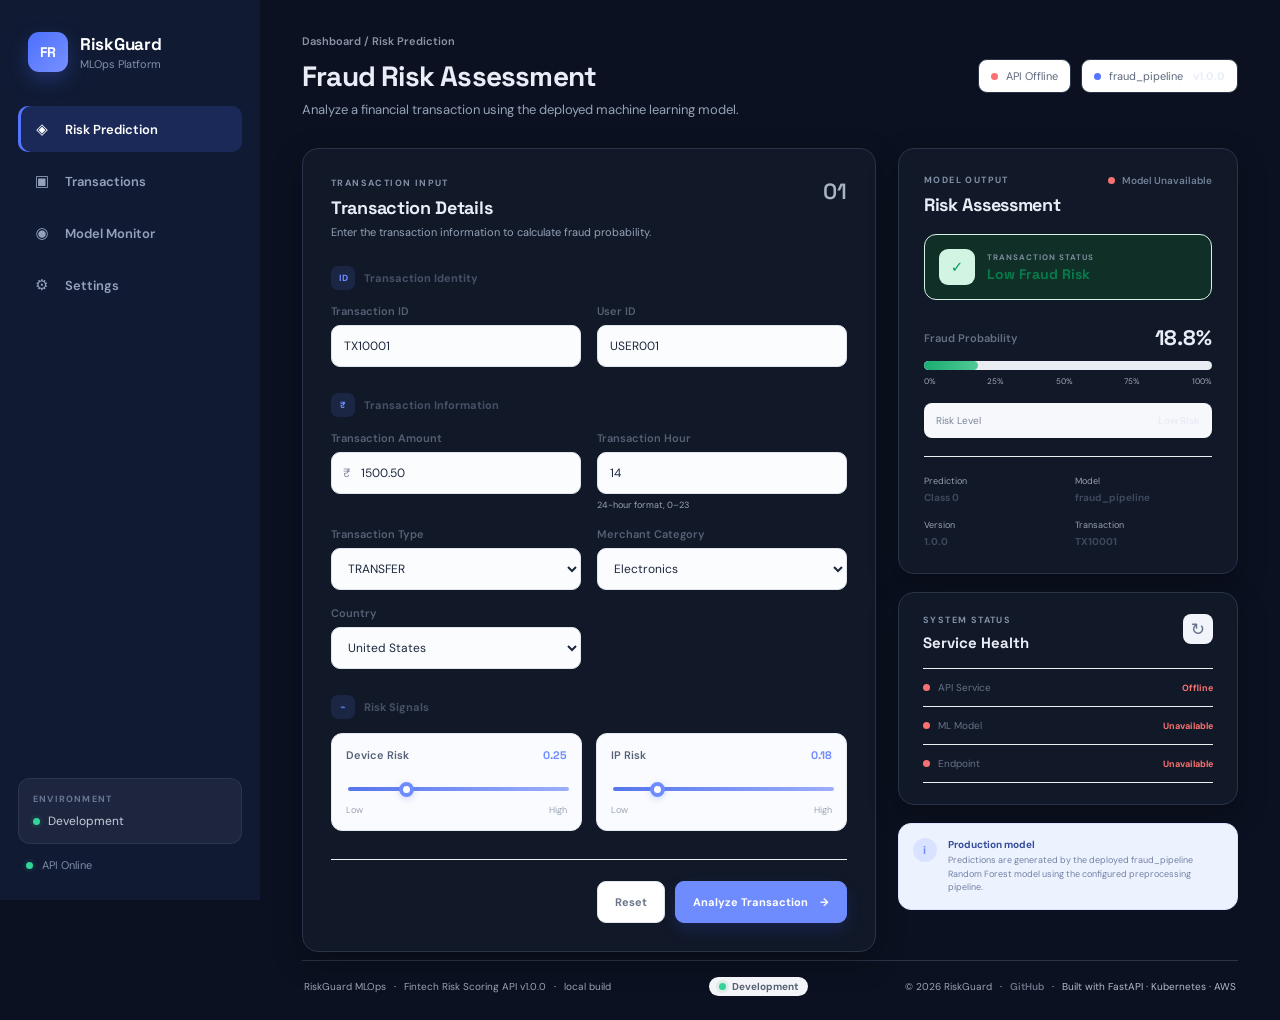
==== commit 711dbab4: "feat: add verified build information to footer" ====
--- a/app/frontend/index.html
+++ b/app/frontend/index.html
@@ -1,562 +1,584 @@
-<!DOCTYPE html>
-<html lang="en">
-<head>
-<meta charset="UTF-8">
-<meta name="viewport" content="width=device-width, initial-scale=1.0">
-<title>RiskGuard | Fraud Risk Assessment</title>
-
-<link rel="preconnect" href="https://fonts.googleapis.com">
-<link rel="preconnect" href="https://fonts.gstatic.com" crossorigin>
-<link href="https://fonts.googleapis.com/css2?family=DM+Sans:wght@400;500;600;700&family=Space+Grotesk:wght@400;500;600;700&display=swap" rel="stylesheet">
-<link rel="stylesheet" href="style.css">
-
-</head>
-<body>
-<div class="app-shell">
-
-<!-- ================= SIDEBAR ================= -->
-<aside class="sidebar">
-    <div class="brand">
-        <div class="brand-icon">FR</div>
-        <div>
-            <div class="brand-title">RiskGuard</div>
-            <div class="brand-subtitle">MLOps Platform</div>
-        </div>
-    </div>
-
-    <nav class="navigation">
-        <a href="#risk-prediction" class="nav-item active" data-page="risk-prediction">
-            <span>◈</span> Risk Prediction
-        </a>
-        <a href="#transactions" class="nav-item" data-page="transactions">
-            <span>▣</span> Transactions
-        </a>
-        <a href="#model-monitor" class="nav-item" data-page="model-monitor">
-            <span>◉</span> Model Monitor
-        </a>
-        <a href="#settings" class="nav-item" data-page="settings">
-            <span>⚙</span> Settings
-        </a>
-    </nav>
-
-    <div class="sidebar-bottom">
-        <div class="environment-card">
-            <div class="environment-label">ENVIRONMENT</div>
-            <div class="environment-value">
-                <span class="status-dot green"></span> Development
-            </div>
-        </div>
-        <div class="api-mini-status">
-            <span class="status-dot green"></span>
-            <span>API Online</span>
-        </div>
-    </div>
-</aside>
-
-
-<!-- ================= MAIN ================= -->
-<main class="main-content">
-
-    <header class="topbar">
-        <div>
-            <div class="breadcrumb">Dashboard / Risk Prediction</div>
-            <h1>Fraud Risk Assessment</h1>
-            <p>Analyze a financial transaction using the deployed machine learning model.</p>
-        </div>
-        <div class="topbar-status">
-            <div class="live-indicator">
-                <span class="status-dot green"></span> API Connected
-            </div>
-            <div class="model-badge">
-                <span class="model-dot"></span> fraud_pipeline <strong>v1.0.0</strong>
-            </div>
-        </div>
-    </header>
-
-
-    <!-- ================= RISK PREDICTION ================= -->
-    <section class="dashboard-grid page-section" id="risk-prediction">
-
-        <div class="form-card card">
-            <div class="card-header">
-                <div>
-                    <span class="eyebrow">TRANSACTION INPUT</span>
-                    <h2>Transaction Details</h2>
-                    <p>Enter the transaction information to calculate fraud probability.</p>
-                </div>
-                <div class="step-number">01</div>
-            </div>
-
-            <form id="prediction-form">
-
-                <div class="section-title">
-                    <span class="section-icon">ID</span>
-                    Transaction Identity
-                </div>
-
-                <div class="form-grid">
-                    <div class="field">
-                        <label for="transaction_id">Transaction ID</label>
-                        <input type="text" id="transaction_id" name="transaction_id" placeholder="TX10001" value="TX10001" required>
-                    </div>
-                    <div class="field">
-                        <label for="user_id">User ID</label>
-                        <input type="text" id="user_id" name="user_id" placeholder="USER001" value="USER001" required>
-                    </div>
-                </div>
-
-                <div class="section-title second-section">
-                    <span class="section-icon">₹</span>
-                    Transaction Information
-                </div>
-
-                <div class="form-grid">
-                    <div class="field">
-                        <label for="amount">Transaction Amount</label>
-                        <div class="input-with-prefix">
-                            <span>₹</span>
-                            <input type="number" id="amount" name="amount" min="0.01" step="0.01" value="1500.50" required>
-                        </div>
-                    </div>
-
-                    <div class="field">
-                        <label for="hour">Transaction Hour</label>
-                        <input type="number" id="hour" name="hour" min="0" max="23" value="14" required>
-                        <small>24-hour format, 0–23</small>
-                    </div>
-
-                    <div class="field">
-                        <label for="transaction_type">Transaction Type</label>
-                        <select id="transaction_type" name="transaction_type">
-                            <option value="TRANSFER">TRANSFER</option>
-                            <option value="PAYMENT">PAYMENT</option>
-                            <option value="WITHDRAWAL">WITHDRAWAL</option>
-                            <option value="PURCHASE">PURCHASE</option>
-                            <option value="DEPOSIT">DEPOSIT</option>
-                        </select>
-                    </div>
-
-                    <div class="field">
-                        <label for="merchant_category">Merchant Category</label>
-                        <select id="merchant_category" name="merchant_category">
-                            <option value="electronics">Electronics</option>
-                            <option value="grocery">Grocery</option>
-                            <option value="travel">Travel</option>
-                            <option value="fashion">Fashion</option>
-                            <option value="restaurant">Restaurant</option>
-                            <option value="entertainment">Entertainment</option>
-                        </select>
-                    </div>
-
-                    <div class="field">
-                        <label for="country">Country</label>
-                        <select id="country" name="country">
-                            <option value="US">United States</option>
-                            <option value="IN">India</option>
-                            <option value="UK">United Kingdom</option>
-                            <option value="CA">Canada</option>
-                            <option value="AU">Australia</option>
-                            <option value="DE">Germany</option>
-                        </select>
-                    </div>
-                </div>
-
-                <div class="section-title second-section">
-                    <span class="section-icon">⌁</span>
-                    Risk Signals
-                </div>
-
-                <div class="risk-input-grid">
-                    <div class="risk-input-card">
-                        <div class="risk-input-heading">
-                            <span>Device Risk</span>
-                            <strong>0.25</strong>
-                        </div>
-                        <input class="range-input" type="range" min="0" max="1" step="0.01" value="0.25">
-                        <div class="range-labels"><span>Low</span><span>High</span></div>
-                    </div>
-
-                    <div class="risk-input-card">
-                        <div class="risk-input-heading">
-                            <span>IP Risk</span>
-                            <strong>0.18</strong>
-                        </div>
-                        <input class="range-input" type="range" min="0" max="1" step="0.01" value="0.18">
-                        <div class="range-labels"><span>Low</span><span>High</span></div>
-                    </div>
-                </div>
-
-                <div class="form-actions">
-                    <button type="reset" class="secondary-button">Reset</button>
-                    <button type="submit" class="primary-button">Analyze Transaction <span>→</span></button>
-                </div>
-            </form>
-        </div>
-
-
-        <div class="right-column">
-
-            <div class="result-card card">
-                <div class="card-header result-header">
-                    <div>
-                        <span class="eyebrow">MODEL OUTPUT</span>
-                        <h2>Risk Assessment</h2>
-                    </div>
-                    <div class="model-status">
-                        <span class="status-dot green"></span> Model Ready
-                    </div>
-                </div>
-
-                <div class="result-content">
-                    <div class="risk-status safe">
-                        <div class="risk-status-icon">✓</div>
-                        <div>
-                            <span>TRANSACTION STATUS</span>
-                            <h3>Low Fraud Risk</h3>
-                        </div>
-                    </div>
-
-                    <div class="probability-section">
-                        <div class="probability-heading">
-                            <span>Fraud Probability</span>
-                            <strong>18.8%</strong>
-                        </div>
-                        <div class="probability-bar">
-                            <div class="probability-fill" style="width: 18.8%"></div>
-                        </div>
-                        <div class="probability-scale">
-                            <span>0%</span><span>25%</span><span>50%</span><span>75%</span><span>100%</span>
-                        </div>
-                    </div>
-
-                    <div class="risk-level">
-                        <span>Risk Level</span>
-                        <strong>Low Risk</strong>
-                    </div>
-
-                    <div class="result-divider"></div>
-
-                    <div class="result-details">
-                        <div><span>Prediction</span><strong>Class 0</strong></div>
-                        <div><span>Model</span><strong>fraud_pipeline</strong></div>
-                        <div><span>Version</span><strong>1.0.0</strong></div>
-                        <div><span>Transaction</span><strong>TX10001</strong></div>
-                    </div>
-                </div>
-            </div>
-
-            <div class="system-card card">
-                <div class="system-card-header">
-                    <div>
-                        <span class="eyebrow">SYSTEM STATUS</span>
-                        <h2>Service Health</h2>
-                    </div>
-                    <button class="refresh-button" type="button">↻</button>
-                </div>
-
-                <div class="health-list">
-                    <div class="health-row">
-                        <div><span class="status-dot green"></span> API Service</div>
-                        <strong class="online">Operational</strong>
-                    </div>
-                    <div class="health-row">
-                        <div><span class="status-dot green"></span> ML Model</div>
-                        <strong class="online">Loaded</strong>
-                    </div>
-                    <div class="health-row">
-                        <div><span class="status-dot green"></span> Endpoint</div>
-                        <strong class="online">POST /predict</strong>
-                    </div>
-                </div>
-            </div>
-
-            <div class="info-card">
-                <div class="info-icon">i</div>
-                <div>
-                    <strong>Production model</strong>
-                    <p>Predictions are generated by the deployed fraud_pipeline Random Forest model using the configured preprocessing pipeline.</p>
-                </div>
-            </div>
-        </div>
-    </section>
-
-
-    <!-- ================= TRANSACTIONS ================= -->
-    <section class="page-section" id="transactions" style="display: none;">
-
-        <div class="page-header">
-            <div>
-                <span class="eyebrow">TRANSACTION HISTORY</span>
-                <h1>Transactions</h1>
-                <p>Every prediction you run is saved here, in this browser, so you can review and export it later.</p>
-            </div>
-        </div>
-
-        <div class="stat-strip">
-            <div class="stat-card">
-                <span class="eyebrow">TOTAL PREDICTIONS</span>
-                <strong id="stat-total">0</strong>
-            </div>
-            <div class="stat-card">
-                <span class="eyebrow">FLAGGED AS FRAUD</span>
-                <strong id="stat-fraud" class="danger-text">0</strong>
-            </div>
-            <div class="stat-card">
-                <span class="eyebrow">AVG. TRANSACTION</span>
-                <strong id="stat-avg-amount">—</strong>
-            </div>
-            <div class="stat-card">
-                <span class="eyebrow">AVG. FRAUD PROBABILITY</span>
-                <strong id="stat-avg-risk">—</strong>
-            </div>
-        </div>
-
-        <div class="card">
-            <div class="card-header">
-                <div>
-                    <span class="eyebrow">TRANSACTION LOG</span>
-                    <h2>Recent Transactions</h2>
-                </div>
-            </div>
-
-            <div class="table-toolbar">
-                <div class="search-field">
-                    <span class="search-icon">⌕</span>
-                    <input type="text" id="transaction-search" placeholder="Search by transaction or user ID">
-                </div>
-
-                <select id="transaction-risk-filter" class="filter-select">
-                    <option value="all">All risk levels</option>
-                    <option value="safe">Low risk</option>
-                    <option value="moderate">Moderate risk</option>
-                    <option value="fraud">High risk</option>
-                </select>
-
-                <div class="toolbar-actions">
-                    <button type="button" class="toolbar-button" id="download-csv">
-                        <span>⭳</span> Download CSV
-                    </button>
-                    <button type="button" class="toolbar-button danger" id="clear-history">
-                        <span>⌫</span> Clear history
-                    </button>
-                </div>
-            </div>
-
-            <div class="transaction-table-wrapper">
-                <table class="transaction-table">
-                    <thead>
-                        <tr>
-                            <th>Transaction ID</th>
-                            <th>User ID</th>
-                            <th class="sortable" data-sort-key="amount">Amount</th>
-                            <th>Type</th>
-                            <th class="sortable" data-sort-key="probability">Risk</th>
-                            <th>Status</th>
-                            <th class="sortable" data-sort-key="timestamp">Time</th>
-                        </tr>
-                    </thead>
-                    <tbody id="transactions-body"></tbody>
-                </table>
-            </div>
-
-            <div class="empty-state" id="transactions-empty-state" style="display:none;">
-                <div class="empty-state-icon">▣</div>
-                <h3>No transactions yet</h3>
-                <p>Run a prediction from the Risk Prediction page — it'll show up here automatically.</p>
-            </div>
-
-            <div class="pagination" id="transactions-pagination"></div>
-        </div>
-    </section>
-
-
-    <!-- ================= MODEL MONITOR ================= -->
-    <section class="page-section" id="model-monitor" style="display: none;">
-
-        <div class="page-header">
-            <div>
-                <span class="eyebrow">MODEL MONITORING</span>
-                <h1>Model Monitor</h1>
-                <p>Monitor the performance and health of the deployed fraud detection model.</p>
-            </div>
-            <div class="model-status">
-                <span class="status-dot green"></span> Model Ready
-            </div>
-        </div>
-
-        <div class="monitor-grid">
-            <div class="card monitor-card">
-                <span class="eyebrow">MODEL</span>
-                <h2>fraud_pipeline</h2>
-                <strong>v1.0.0</strong>
-            </div>
-            <div class="card monitor-card">
-                <span class="eyebrow">MODEL TYPE</span>
-                <h2>Random Forest</h2>
-                <p>Classification</p>
-            </div>
-            <div class="card monitor-card">
-                <span class="eyebrow">STATUS</span>
-                <h2 class="online">Operational</h2>
-                <p>Model loaded successfully</p>
-            </div>
-        </div>
-
-        <div class="card">
-            <div class="card-header">
-                <div>
-                    <span class="eyebrow">LIVE SERVING ACTIVITY</span>
-                    <h2>This Session's Traffic</h2>
-                    <p>Computed from predictions run in this browser — not a substitute for offline evaluation below.</p>
-                </div>
-            </div>
-
-            <div class="live-stats-grid">
-                <div class="live-stat">
-                    <span>Predictions served</span>
-                    <strong id="live-total-predictions">0</strong>
-                </div>
-                <div class="live-stat">
-                    <span>Fraud rate</span>
-                    <strong id="live-fraud-rate">—</strong>
-                </div>
-                <div class="live-stat">
-                    <span>Avg. fraud probability</span>
-                    <strong id="live-avg-probability">—</strong>
-                </div>
-                <div class="live-stat">
-                    <span>Last prediction</span>
-                    <strong id="live-last-prediction">No predictions yet</strong>
-                </div>
-            </div>
-
-            <div class="sparkline-wrapper">
-                <span class="sparkline-label">Recent fraud probability</span>
-                <div class="sparkline" id="probability-sparkline"></div>
-            </div>
-        </div>
-
-        <div class="card">
-            <div class="card-header">
-                <div>
-                    <span class="eyebrow">OFFLINE EVALUATION</span>
-                    <h2>Model Metrics</h2>
-                    <p>From the last scheduled evaluation run against labeled data — not live traffic.</p>
-                </div>
-            </div>
-
-            <div class="metrics-grid">
-                <div><span>Accuracy</span><strong>94.2%</strong></div>
-                <div><span>Precision</span><strong>91.8%</strong></div>
-                <div><span>Recall</span><strong>89.6%</strong></div>
-                <div><span>F1 Score</span><strong>90.7%</strong></div>
-            </div>
-        </div>
-    </section>
-
-
-    <!-- ================= SETTINGS ================= -->
-    <section class="page-section" id="settings" style="display: none;">
-
-        <div class="page-header">
-            <div>
-                <span class="eyebrow">CONFIGURATION</span>
-                <h1>Settings</h1>
-                <p>Configure RiskGuard application settings.</p>
-            </div>
-        </div>
-
-        <div class="card settings-card">
-            <div class="card-header">
-                <div>
-                    <span class="eyebrow">API CONFIGURATION</span>
-                    <h2>Backend Connection</h2>
-                </div>
-            </div>
-
-            <div class="settings-form">
-                <div class="field">
-                    <label>API Base URL</label>
-                    <input type="text" id="api-url-setting" value="http://127.0.0.1:8000/api/v1">
-                </div>
-
-                <div class="field">
-                    <label>Environment</label>
-                    <select id="environment-setting">
-                        <option value="development">Development</option>
-                        <option value="production">Production</option>
-                    </select>
-                </div>
-
-                <div class="field">
-                    <label>Model</label>
-                    <input type="text" value="fraud_pipeline" readonly>
-                </div>
-
-                <div class="field">
-                    <label>Model Version</label>
-                    <input type="text" value="1.0.0" readonly>
-                </div>
-            </div>
-
-            <div class="form-actions">
-                <button type="button" class="secondary-button" id="test-connection">Test Connection</button>
-                <button type="button" class="primary-button" id="save-settings">Save Settings</button>
-            </div>
-        </div>
-
-        <div class="card settings-card">
-            <div class="card-header">
-                <div>
-                    <span class="eyebrow">LOCAL DATA</span>
-                    <h2>Stored Transaction History</h2>
-                </div>
-            </div>
-
-            <div class="storage-info-row">
-                <div>
-                    <span>Transactions stored</span>
-                    <strong id="settings-history-count">0</strong>
-                </div>
-                <div>
-                    <span>Storage used</span>
-                    <strong id="settings-storage-usage">0 KB</strong>
-                </div>
-            </div>
-
-            <p class="settings-note">
-                Transaction history is stored in this browser only — it won't sync to another device,
-                and clearing browser data will remove it. Download a CSV from the Transactions page
-                before clearing if you want to keep a copy.
-            </p>
-        </div>
-
-        <div class="card settings-card danger-zone">
-            <div class="card-header">
-                <div>
-                    <span class="eyebrow">DANGER ZONE</span>
-                    <h2>Clear Transaction History</h2>
-                    <p>Permanently deletes every stored transaction from this browser.</p>
-                </div>
-            </div>
-
-            <div class="form-actions">
-                <button type="button" class="toolbar-button danger" id="clear-history-settings">
-                    <span>⌫</span> Clear all history
-                </button>
-            </div>
-        </div>
-    </section>
-
-
-    <footer class="footer">
-        <span>RiskGuard MLOps</span>
-        <span>Fintech Risk Scoring API v1.0.0</span>
-        <span>Local Development</span>
-    </footer>
-</main>
-</div>
-<script src="script.js"></script>
-
-</body>
-</html>+<!DOCTYPE html>
+<html lang="en">
+<head>
+<meta charset="UTF-8">
+<meta name="viewport" content="width=device-width, initial-scale=1.0">
+<title>RiskGuard | Fraud Risk Assessment</title>
+<meta name="build-sha" content="unknown">
+
+<link rel="preconnect" href="https://fonts.googleapis.com">
+<link rel="preconnect" href="https://fonts.gstatic.com" crossorigin>
+<link href="https://fonts.googleapis.com/css2?family=DM+Sans:wght@400;500;600;700&family=Space+Grotesk:wght@400;500;600;700&display=swap" rel="stylesheet">
+<link rel="stylesheet" href="style.css">
+
+</head>
+<body>
+<div class="app-shell">
+
+<!-- ================= SIDEBAR ================= -->
+<aside class="sidebar">
+    <div class="brand">
+        <div class="brand-icon">FR</div>
+        <div>
+            <div class="brand-title">RiskGuard</div>
+            <div class="brand-subtitle">MLOps Platform</div>
+        </div>
+    </div>
+
+    <nav class="navigation">
+        <a href="#risk-prediction" class="nav-item active" data-page="risk-prediction">
+            <span>◈</span> Risk Prediction
+        </a>
+        <a href="#transactions" class="nav-item" data-page="transactions">
+            <span>▣</span> Transactions
+        </a>
+        <a href="#model-monitor" class="nav-item" data-page="model-monitor">
+            <span>◉</span> Model Monitor
+        </a>
+        <a href="#settings" class="nav-item" data-page="settings">
+            <span>⚙</span> Settings
+        </a>
+    </nav>
+
+    <div class="sidebar-bottom">
+        <div class="environment-card">
+            <div class="environment-label">ENVIRONMENT</div>
+            <div class="environment-value">
+                <span class="status-dot green"></span> Development
+            </div>
+        </div>
+        <div class="api-mini-status">
+            <span class="status-dot green"></span>
+            <span>API Online</span>
+        </div>
+    </div>
+</aside>
+
+
+<!-- ================= MAIN ================= -->
+<main class="main-content">
+
+    <header class="topbar">
+        <div>
+            <div class="breadcrumb">Dashboard / Risk Prediction</div>
+            <h1>Fraud Risk Assessment</h1>
+            <p>Analyze a financial transaction using the deployed machine learning model.</p>
+        </div>
+        <div class="topbar-status">
+            <div class="live-indicator">
+                <span class="status-dot green"></span> API Connected
+            </div>
+            <div class="model-badge">
+                <span class="model-dot"></span> fraud_pipeline <strong>v1.0.0</strong>
+            </div>
+        </div>
+    </header>
+
+
+    <!-- ================= RISK PREDICTION ================= -->
+    <section class="dashboard-grid page-section" id="risk-prediction">
+
+        <div class="form-card card">
+            <div class="card-header">
+                <div>
+                    <span class="eyebrow">TRANSACTION INPUT</span>
+                    <h2>Transaction Details</h2>
+                    <p>Enter the transaction information to calculate fraud probability.</p>
+                </div>
+                <div class="step-number">01</div>
+            </div>
+
+            <form id="prediction-form">
+
+                <div class="section-title">
+                    <span class="section-icon">ID</span>
+                    Transaction Identity
+                </div>
+
+                <div class="form-grid">
+                    <div class="field">
+                        <label for="transaction_id">Transaction ID</label>
+                        <input type="text" id="transaction_id" name="transaction_id" placeholder="TX10001" value="TX10001" required>
+                    </div>
+                    <div class="field">
+                        <label for="user_id">User ID</label>
+                        <input type="text" id="user_id" name="user_id" placeholder="USER001" value="USER001" required>
+                    </div>
+                </div>
+
+                <div class="section-title second-section">
+                    <span class="section-icon">₹</span>
+                    Transaction Information
+                </div>
+
+                <div class="form-grid">
+                    <div class="field">
+                        <label for="amount">Transaction Amount</label>
+                        <div class="input-with-prefix">
+                            <span>₹</span>
+                            <input type="number" id="amount" name="amount" min="0.01" step="0.01" value="1500.50" required>
+                        </div>
+                    </div>
+
+                    <div class="field">
+                        <label for="hour">Transaction Hour</label>
+                        <input type="number" id="hour" name="hour" min="0" max="23" value="14" required>
+                        <small>24-hour format, 0–23</small>
+                    </div>
+
+                    <div class="field">
+                        <label for="transaction_type">Transaction Type</label>
+                        <select id="transaction_type" name="transaction_type">
+                            <option value="TRANSFER">TRANSFER</option>
+                            <option value="PAYMENT">PAYMENT</option>
+                            <option value="WITHDRAWAL">WITHDRAWAL</option>
+                            <option value="PURCHASE">PURCHASE</option>
+                            <option value="DEPOSIT">DEPOSIT</option>
+                        </select>
+                    </div>
+
+                    <div class="field">
+                        <label for="merchant_category">Merchant Category</label>
+                        <select id="merchant_category" name="merchant_category">
+                            <option value="electronics">Electronics</option>
+                            <option value="grocery">Grocery</option>
+                            <option value="travel">Travel</option>
+                            <option value="fashion">Fashion</option>
+                            <option value="restaurant">Restaurant</option>
+                            <option value="entertainment">Entertainment</option>
+                        </select>
+                    </div>
+
+                    <div class="field">
+                        <label for="country">Country</label>
+                        <select id="country" name="country">
+                            <option value="US">United States</option>
+                            <option value="IN">India</option>
+                            <option value="UK">United Kingdom</option>
+                            <option value="CA">Canada</option>
+                            <option value="AU">Australia</option>
+                            <option value="DE">Germany</option>
+                        </select>
+                    </div>
+                </div>
+
+                <div class="section-title second-section">
+                    <span class="section-icon">⌁</span>
+                    Risk Signals
+                </div>
+
+                <div class="risk-input-grid">
+                    <div class="risk-input-card">
+                        <div class="risk-input-heading">
+                            <span>Device Risk</span>
+                            <strong>0.25</strong>
+                        </div>
+                        <input class="range-input" type="range" min="0" max="1" step="0.01" value="0.25">
+                        <div class="range-labels"><span>Low</span><span>High</span></div>
+                    </div>
+
+                    <div class="risk-input-card">
+                        <div class="risk-input-heading">
+                            <span>IP Risk</span>
+                            <strong>0.18</strong>
+                        </div>
+                        <input class="range-input" type="range" min="0" max="1" step="0.01" value="0.18">
+                        <div class="range-labels"><span>Low</span><span>High</span></div>
+                    </div>
+                </div>
+
+                <div class="form-actions">
+                    <button type="reset" class="secondary-button">Reset</button>
+                    <button type="submit" class="primary-button">Analyze Transaction <span>→</span></button>
+                </div>
+            </form>
+        </div>
+
+
+        <div class="right-column">
+
+            <div class="result-card card">
+                <div class="card-header result-header">
+                    <div>
+                        <span class="eyebrow">MODEL OUTPUT</span>
+                        <h2>Risk Assessment</h2>
+                    </div>
+                    <div class="model-status">
+                        <span class="status-dot green"></span> Model Ready
+                    </div>
+                </div>
+
+                <div class="result-content">
+                    <div class="risk-status safe">
+                        <div class="risk-status-icon">✓</div>
+                        <div>
+                            <span>TRANSACTION STATUS</span>
+                            <h3>Low Fraud Risk</h3>
+                        </div>
+                    </div>
+
+                    <div class="probability-section">
+                        <div class="probability-heading">
+                            <span>Fraud Probability</span>
+                            <strong>18.8%</strong>
+                        </div>
+                        <div class="probability-bar">
+                            <div class="probability-fill" style="width: 18.8%"></div>
+                        </div>
+                        <div class="probability-scale">
+                            <span>0%</span><span>25%</span><span>50%</span><span>75%</span><span>100%</span>
+                        </div>
+                    </div>
+
+                    <div class="risk-level">
+                        <span>Risk Level</span>
+                        <strong>Low Risk</strong>
+                    </div>
+
+                    <div class="result-divider"></div>
+
+                    <div class="result-details">
+                        <div><span>Prediction</span><strong>Class 0</strong></div>
+                        <div><span>Model</span><strong>fraud_pipeline</strong></div>
+                        <div><span>Version</span><strong>1.0.0</strong></div>
+                        <div><span>Transaction</span><strong>TX10001</strong></div>
+                    </div>
+                </div>
+            </div>
+
+            <div class="system-card card">
+                <div class="system-card-header">
+                    <div>
+                        <span class="eyebrow">SYSTEM STATUS</span>
+                        <h2>Service Health</h2>
+                    </div>
+                    <button class="refresh-button" type="button">↻</button>
+                </div>
+
+                <div class="health-list">
+                    <div class="health-row">
+                        <div><span class="status-dot green"></span> API Service</div>
+                        <strong class="online">Operational</strong>
+                    </div>
+                    <div class="health-row">
+                        <div><span class="status-dot green"></span> ML Model</div>
+                        <strong class="online">Loaded</strong>
+                    </div>
+                    <div class="health-row">
+                        <div><span class="status-dot green"></span> Endpoint</div>
+                        <strong class="online">POST /predict</strong>
+                    </div>
+                </div>
+            </div>
+
+            <div class="info-card">
+                <div class="info-icon">i</div>
+                <div>
+                    <strong>Production model</strong>
+                    <p>Predictions are generated by the deployed fraud_pipeline Random Forest model using the configured preprocessing pipeline.</p>
+                </div>
+            </div>
+        </div>
+    </section>
+
+
+    <!-- ================= TRANSACTIONS ================= -->
+    <section class="page-section" id="transactions" style="display: none;">
+
+        <div class="page-header">
+            <div>
+                <span class="eyebrow">TRANSACTION HISTORY</span>
+                <h1>Transactions</h1>
+                <p>Every prediction you run is saved here, in this browser, so you can review and export it later.</p>
+            </div>
+        </div>
+
+        <div class="stat-strip">
+            <div class="stat-card">
+                <span class="eyebrow">TOTAL PREDICTIONS</span>
+                <strong id="stat-total">0</strong>
+            </div>
+            <div class="stat-card">
+                <span class="eyebrow">FLAGGED AS FRAUD</span>
+                <strong id="stat-fraud" class="danger-text">0</strong>
+            </div>
+            <div class="stat-card">
+                <span class="eyebrow">AVG. TRANSACTION</span>
+                <strong id="stat-avg-amount">—</strong>
+            </div>
+            <div class="stat-card">
+                <span class="eyebrow">AVG. FRAUD PROBABILITY</span>
+                <strong id="stat-avg-risk">—</strong>
+            </div>
+        </div>
+
+        <div class="card">
+            <div class="card-header">
+                <div>
+                    <span class="eyebrow">TRANSACTION LOG</span>
+                    <h2>Recent Transactions</h2>
+                </div>
+            </div>
+
+            <div class="table-toolbar">
+                <div class="search-field">
+                    <span class="search-icon">⌕</span>
+                    <input type="text" id="transaction-search" placeholder="Search by transaction or user ID">
+                </div>
+
+                <select id="transaction-risk-filter" class="filter-select">
+                    <option value="all">All risk levels</option>
+                    <option value="safe">Low risk</option>
+                    <option value="moderate">Moderate risk</option>
+                    <option value="fraud">High risk</option>
+                </select>
+
+                <div class="toolbar-actions">
+                    <button type="button" class="toolbar-button" id="download-csv">
+                        <span>⭳</span> Download CSV
+                    </button>
+                    <button type="button" class="toolbar-button danger" id="clear-history">
+                        <span>⌫</span> Clear history
+                    </button>
+                </div>
+            </div>
+
+            <div class="transaction-table-wrapper">
+                <table class="transaction-table">
+                    <thead>
+                        <tr>
+                            <th>Transaction ID</th>
+                            <th>User ID</th>
+                            <th class="sortable" data-sort-key="amount">Amount</th>
+                            <th>Type</th>
+                            <th class="sortable" data-sort-key="probability">Risk</th>
+                            <th>Status</th>
+                            <th class="sortable" data-sort-key="timestamp">Time</th>
+                        </tr>
+                    </thead>
+                    <tbody id="transactions-body"></tbody>
+                </table>
+            </div>
+
+            <div class="empty-state" id="transactions-empty-state" style="display:none;">
+                <div class="empty-state-icon">▣</div>
+                <h3>No transactions yet</h3>
+                <p>Run a prediction from the Risk Prediction page — it'll show up here automatically.</p>
+            </div>
+
+            <div class="pagination" id="transactions-pagination"></div>
+        </div>
+    </section>
+
+
+    <!-- ================= MODEL MONITOR ================= -->
+    <section class="page-section" id="model-monitor" style="display: none;">
+
+        <div class="page-header">
+            <div>
+                <span class="eyebrow">MODEL MONITORING</span>
+                <h1>Model Monitor</h1>
+                <p>Monitor the performance and health of the deployed fraud detection model.</p>
+            </div>
+            <div class="model-status">
+                <span class="status-dot green"></span> Model Ready
+            </div>
+        </div>
+
+        <div class="monitor-grid">
+            <div class="card monitor-card">
+                <span class="eyebrow">MODEL</span>
+                <h2>fraud_pipeline</h2>
+                <strong>v1.0.0</strong>
+            </div>
+            <div class="card monitor-card">
+                <span class="eyebrow">MODEL TYPE</span>
+                <h2>Random Forest</h2>
+                <p>Classification</p>
+            </div>
+            <div class="card monitor-card">
+                <span class="eyebrow">STATUS</span>
+                <h2 class="online">Operational</h2>
+                <p>Model loaded successfully</p>
+            </div>
+        </div>
+
+        <div class="card">
+            <div class="card-header">
+                <div>
+                    <span class="eyebrow">LIVE SERVING ACTIVITY</span>
+                    <h2>This Session's Traffic</h2>
+                    <p>Computed from predictions run in this browser — not a substitute for offline evaluation below.</p>
+                </div>
+            </div>
+
+            <div class="live-stats-grid">
+                <div class="live-stat">
+                    <span>Predictions served</span>
+                    <strong id="live-total-predictions">0</strong>
+                </div>
+                <div class="live-stat">
+                    <span>Fraud rate</span>
+                    <strong id="live-fraud-rate">—</strong>
+                </div>
+                <div class="live-stat">
+                    <span>Avg. fraud probability</span>
+                    <strong id="live-avg-probability">—</strong>
+                </div>
+                <div class="live-stat">
+                    <span>Last prediction</span>
+                    <strong id="live-last-prediction">No predictions yet</strong>
+                </div>
+            </div>
+
+            <div class="sparkline-wrapper">
+                <span class="sparkline-label">Recent fraud probability</span>
+                <div class="sparkline" id="probability-sparkline"></div>
+            </div>
+        </div>
+
+        <div class="card">
+            <div class="card-header">
+                <div>
+                    <span class="eyebrow">OFFLINE EVALUATION</span>
+                    <h2>Model Metrics</h2>
+                    <p>From the last scheduled evaluation run against labeled data — not live traffic.</p>
+                </div>
+            </div>
+
+            <div class="metrics-grid">
+                <div><span>Accuracy</span><strong>94.2%</strong></div>
+                <div><span>Precision</span><strong>91.8%</strong></div>
+                <div><span>Recall</span><strong>89.6%</strong></div>
+                <div><span>F1 Score</span><strong>90.7%</strong></div>
+            </div>
+        </div>
+    </section>
+
+
+    <!-- ================= SETTINGS ================= -->
+    <section class="page-section" id="settings" style="display: none;">
+
+        <div class="page-header">
+            <div>
+                <span class="eyebrow">CONFIGURATION</span>
+                <h1>Settings</h1>
+                <p>Configure RiskGuard application settings.</p>
+            </div>
+        </div>
+
+        <div class="card settings-card">
+            <div class="card-header">
+                <div>
+                    <span class="eyebrow">API CONFIGURATION</span>
+                    <h2>Backend Connection</h2>
+                </div>
+            </div>
+
+            <div class="settings-form">
+                <div class="field">
+                    <label>API Base URL</label>
+                    <input type="text" id="api-url-setting" value="http://127.0.0.1:8000/api/v1">
+                </div>
+
+                <div class="field">
+                    <label>API Key</label>
+                    <input type="password" id="api-key-setting" placeholder="Sent as X-API-Key header on predictions">
+                </div>
+
+                <div class="field">
+                    <label>Environment</label>
+                    <select id="environment-setting">
+                        <option value="development">Development</option>
+                        <option value="production">Production</option>
+                    </select>
+                </div>
+
+                <div class="field">
+                    <label>Model</label>
+                    <input type="text" value="fraud_pipeline" readonly>
+                </div>
+
+                <div class="field">
+                    <label>Model Version</label>
+                    <input type="text" value="1.0.0" readonly>
+                </div>
+            </div>
+
+            <div class="form-actions">
+                <button type="button" class="secondary-button" id="test-connection">Test Connection</button>
+                <button type="button" class="primary-button" id="save-settings">Save Settings</button>
+            </div>
+        </div>
+
+        <div class="card settings-card">
+            <div class="card-header">
+                <div>
+                    <span class="eyebrow">LOCAL DATA</span>
+                    <h2>Stored Transaction History</h2>
+                </div>
+            </div>
+
+            <div class="storage-info-row">
+                <div>
+                    <span>Transactions stored</span>
+                    <strong id="settings-history-count">0</strong>
+                </div>
+                <div>
+                    <span>Storage used</span>
+                    <strong id="settings-storage-usage">0 KB</strong>
+                </div>
+            </div>
+
+            <p class="settings-note">
+                Transaction history is stored in this browser only — it won't sync to another device,
+                and clearing browser data will remove it. Download a CSV from the Transactions page
+                before clearing if you want to keep a copy.
+            </p>
+        </div>
+
+        <div class="card settings-card danger-zone">
+            <div class="card-header">
+                <div>
+                    <span class="eyebrow">DANGER ZONE</span>
+                    <h2>Clear Transaction History</h2>
+                    <p>Permanently deletes every stored transaction from this browser.</p>
+                </div>
+            </div>
+
+            <div class="form-actions">
+                <button type="button" class="toolbar-button danger" id="clear-history-settings">
+                    <span>⌫</span> Clear all history
+                </button>
+            </div>
+        </div>
+    </section>
+
+
+    <footer class="footer">
+        <div class="footer-left">
+            <span>RiskGuard MLOps</span>
+            <span class="footer-divider">·</span>
+            <span>Fintech Risk Scoring API v1.0.0</span>
+            <span class="footer-divider">·</span>
+            <span id="footer-build">build unknown</span>
+        </div>
+
+        <div class="footer-center">
+            <span class="footer-env-badge" id="footer-env-badge">
+                <span class="status-dot yellow"></span> Production</span>
+        </div>
+
+        <div class="footer-right">
+            <span id="footer-copyright">© 2026 RiskGuard</span>
+            <span class="footer-divider">·</span>
+            <a href="https://github.com/RohitDusane/k3s-aws-deployer" target="_blank" rel="noopener noreferrer">GitHub</a>
+            <span class="footer-divider">·</span>
+            <span class="footer-stack">Built with FastAPI · Kubernetes · AWS</span>
+        </div>
+    </footer>
+</main>
+</div>
+<script src="script.js"></script>
+</body>
+</html>
--- a/app/frontend/style.css
+++ b/app/frontend/style.css
@@ -1,2341 +1,2388 @@
-/* :root {
-font-family: "DM Sans", system-ui, sans-serif;
-
---navy: #101a33;
---navy-light: #172442;
-
---blue: #3157e1;
---blue-light: #eef2ff;
-
---green: #12a66a;
---green-light: #eafaf3;
-
---red: #e44949;
---red-light: #fff0f0;
-
---orange: #f59e0b;
-
---text: #172033;
---muted: #758096;
-
---border: #e4e8f0;
---surface: #ffffff;
---background: #f5f7fb;
-
---shadow:
-    0 12px 40px rgba(20, 32, 60, 0.07);
-
-} */
-
-
-:root {
-    font-family: "DM Sans", system-ui, sans-serif;
-
-    /* =====================================================
-       DARK THEME
-    ===================================================== */
-
-    /* App / navigation */
-    --navy: #e8edf7;
-    --navy-light: #cbd5e8;
-
-    /* Primary */
-    --blue: #6f8cff;
-    --blue-light: #1b2645;
-
-    /* Success */
-    --green: #34d399;
-    --green-light: #102f27;
-
-    /* Danger */
-    --red: #f87171;
-    --red-light: #321b20;
-
-    /* Warning */
-    --orange: #fbbf24;
-
-    /* Text */
-    --text: #e5e7eb;
-    --muted: #94a3b8;
-
-    /* Borders */
-    --border: #293449;
-    --border-strong: #3a475f;
-
-    /* Surfaces */
-    --surface: #111827;
-    --surface-2: #172033;
-    --surface-3: #1c273b;
-
-    /* Main background */
-    --background: #0b1120;
-
-    /* Shadows */
-    --shadow:
-        0 10px 30px rgba(0, 0, 0, 0.28);
-}
-
-
-*{
-box-sizing: border-box;
-}
-
-html {
-scroll-behavior: smooth;
-}
-
-body {
-margin: 0;
-min-width: 320px;
-
-background: var(--background);
-color: var(--text);
-
-font-family: "DM Sans", system-ui, sans-serif;
-
-/* Slightly softer rendering */
--webkit-font-smoothing: antialiased;
--moz-osx-font-smoothing: grayscale;
-
-}
-
-button,
-input,
-select {
-font: inherit;
-}
-
-button {
-cursor: pointer;
-}
-
-/* =====================================================
-APP
-===================================================== */
-
-.app-shell {
-min-height: 100vh;
-display: flex;
-}
-
-/* =====================================================
-SIDEBAR
-===================================================== */
-
-.sidebar {
-width: 260px;
-min-height: 100vh;
-
-position: fixed;
-left: 0;
-top: 0;
-bottom: 0;
-
-display: flex;
-flex-direction: column;
-
-padding: 28px 18px;
-
-background: var(--navy);
-color: white;
-
-}
-
-.brand {
-display: flex;
-align-items: center;
-
-gap: 12px;
-
-padding: 4px 10px 34px;
-
-}
-
-.brand-icon {
-width: 40px;
-height: 40px;
-
-border-radius: 11px;
-
-display: flex;
-align-items: center;
-justify-content: center;
-
-background:
-    linear-gradient(
-        135deg,
-        #4c6fff,
-        #7891ff
-    );
-
-font-family: "Space Grotesk", sans-serif;
-
-font-size: 14px;
-font-weight: 700;
-
-box-shadow:
-    0 8px 20px
-    rgba(76, 111, 255, 0.28);
-
-}
-
-.brand-title {
-font-family: "Space Grotesk", sans-serif;
-
-font-size: 17px;
-font-weight: 700;
-
-letter-spacing: -0.3px;
-
-}
-
-.brand-subtitle {
-margin-top: 2px;
-
-color: #8290ad;
-
-font-size: 11px;
-
-}
-
-.navigation {
-display: flex;
-flex-direction: column;
-
-gap: 6px;
-
-}
-
-.nav-item {
-width: 100%;
-
-padding: 13px 14px;
-
-border-radius: 10px;
-
-display: flex;
-align-items: center;
-
-gap: 13px;
-
-color: #94a1bb;
-
-text-decoration: none;
-
-font-size: 13px;
-font-weight: 600;
-
-transition: 0.2s ease;
-
-}
-
-.nav-item span {
-width: 20px;
-
-text-align: center;
-
-font-size: 15px;
-
-}
-
-.nav-item:hover {
-background: rgba(255, 255, 255, 0.06);
-
-color: white;
-
-}
-
-.nav-item.active {
-color: white;
-
-background:
-    rgba(76, 111, 255, 0.18);
-
-box-shadow:
-    inset 3px 0 0 #5575ff;
-
-}
-
-.sidebar-bottom {
-margin-top: auto;
-}
-
-.environment-card {
-margin-bottom: 14px;
-
-padding: 14px;
-
-border:
-    1px solid
-    rgba(255, 255, 255, 0.07);
-
-border-radius: 12px;
-
-background:
-    rgba(255, 255, 255, 0.055);
-
-}
-
-.environment-label {
-margin-bottom: 8px;
-
-color: #697894;
-
-font-size: 9px;
-font-weight: 700;
-
-letter-spacing: 1.2px;
-
-}
-
-.environment-value {
-display: flex;
-align-items: center;
-
-gap: 8px;
-
-color: #c5ccda;
-
-font-size: 12px;
-
-}
-
-.api-mini-status {
-display: flex;
-align-items: center;
-
-gap: 9px;
-
-padding: 0 8px;
-
-color: #7f8ca6;
-
-font-size: 11px;
-
-}
-
-/* =====================================================
-STATUS DOT
-===================================================== */
-
-.status-dot {
-width: 7px;
-height: 7px;
-
-flex-shrink: 0;
-
-display: inline-block;
-
-border-radius: 50%;
-
-}
-
-.status-dot.green {
-background: var(--green);
-
-box-shadow:
-    0 0 0 3px
-    rgba(18, 166, 106, 0.1);
-
-}
-
-.status-dot.red {
-background: var(--red);
-}
-
-.status-dot.yellow {
-background: var(--orange);
-}
-
-/* =====================================================
-MAIN CONTENT
-===================================================== */
-
-.main-content {
-width: calc(100% - 260px);
-
-margin-left: 260px;
-
-padding:
-    34px
-    42px
-    24px;
-
-}
-
-/* =====================================================
-TOP BAR
-===================================================== */
-
-.topbar {
-display: flex;
-justify-content: space-between;
-align-items: flex-start;
-
-gap: 30px;
-
-margin-bottom: 30px;
-
-}
-
-.breadcrumb {
-margin-bottom: 10px;
-
-color: #8b95a8;
-
-font-size: 11px;
-font-weight: 600;
-
-}
-
-.topbar h1 {
-margin: 0;
-
-color: var(--navy);
-
-font-family: "Space Grotesk", sans-serif;
-
-font-size: 28px;
-
-letter-spacing: -0.8px;
-
-}
-
-.topbar p {
-margin: 7px 0 0;
-
-color: var(--muted);
-
-font-size: 13px;
-
-}
-
-.topbar-status {
-display: flex;
-align-items: center;
-
-gap: 10px;
-
-padding-top: 25px;
-
-}
-
-.live-indicator,
-.model-badge {
-display: flex;
-align-items: center;
-
-gap: 8px;
-
-padding:
-    9px 12px;
-
-border:
-    1px solid
-    var(--border);
-
-border-radius: 9px;
-
-background: white;
-
-color: #5e687b;
-
-font-size: 11px;
-
-white-space: nowrap;
-
-}
-
-.model-badge strong {
-margin-left: 2px;
-
-color: var(--navy);
-
-}
-
-.model-dot {
-width: 7px;
-height: 7px;
-
-border-radius: 50%;
-
-background: #5575ff;
-
-}
-
-/* =====================================================
-DASHBOARD
-===================================================== */
-
-.dashboard-grid {
-display: grid;
-
-grid-template-columns:
-    minmax(500px, 1.4fr)
-    minmax(340px, 0.8fr);
-
-gap: 22px;
-
-align-items: start;
-
-}
-
-.card {
-background: var(--surface);
-
-border:
-    1px solid
-    var(--border);
-
-border-radius: 16px;
-
-box-shadow: var(--shadow);
-
-}
-
-/* =====================================================
-FORM CARD
-===================================================== */
-
-.form-card {
-padding: 28px;
-}
-
-.card-header {
-display: flex;
-justify-content: space-between;
-align-items: flex-start;
-
-margin-bottom: 27px;
-
-}
-
-.eyebrow {
-display: block;
-
-margin-bottom: 7px;
-
-color: #8290a7;
-
-font-size: 9px;
-font-weight: 700;
-
-letter-spacing: 1.4px;
-
-}
-
-.card-header h2 {
-margin: 0;
-
-color: var(--navy);
-
-font-family: "Space Grotesk", sans-serif;
-
-font-size: 18px;
-
-letter-spacing: -0.3px;
-
-}
-
-.card-header p {
-margin: 6px 0 0;
-
-color: var(--muted);
-
-font-size: 11px;
-
-}
-
-.step-number {
-color: #aab3c2;
-
-font-family: "Space Grotesk", sans-serif;
-
-font-size: 22px;
-font-weight: 600;
-
-}
-
-/* =====================================================
-SECTION
-===================================================== */
-
-.section-title {
-display: flex;
-align-items: center;
-
-gap: 9px;
-
-margin-bottom: 14px;
-
-color: #465168;
-
-font-size: 11px;
-font-weight: 700;
-
-}
-
-.second-section {
-margin-top: 26px;
-}
-
-.section-icon {
-width: 24px;
-height: 24px;
-
-display: flex;
-align-items: center;
-justify-content: center;
-
-border-radius: 7px;
-
-background: var(--blue-light);
-
-color: var(--blue);
-
-font-size: 9px;
-font-weight: 800;
-
-}
-
-/* =====================================================
-FORM
-===================================================== */
-
-.form-grid {
-display: grid;
-
-grid-template-columns:
-    repeat(2, 1fr);
-
-gap: 16px;
-
-}
-
-.field {
-min-width: 0;
-}
-
-.field label {
-display: block;
-
-margin-bottom: 7px;
-
-color: #566176;
-
-font-size: 11px;
-font-weight: 600;
-
-}
-
-.field input,
-.field select {
-width: 100%;
-height: 42px;
-
-padding: 0 12px;
-
-border:
-    1px solid
-    #dfe4ed;
-
-border-radius: 9px;
-
-outline: none;
-
-background: #fbfcfe;
-
-color: #1d273c;
-
-font-size: 12px;
-
-transition: 0.2s ease;
-
-}
-
-.field input:focus,
-.field select:focus {
-border-color: #6d86ee;
-
-box-shadow:
-    0 0 0 3px
-    rgba(49, 87, 225, 0.08);
-
-background: white;
-
-}
-
-.field small {
-display: block;
-
-margin-top: 5px;
-
-color: #9aa3b2;
-
-font-size: 9px;
-
-}
-
-/* =====================================================
-AMOUNT
-===================================================== */
-
-.input-with-prefix {
-position: relative;
-}
-
-.input-with-prefix span {
-position: absolute;
-
-left: 12px;
-top: 50%;
-
-transform:
-    translateY(-50%);
-
-z-index: 1;
-
-color: #7c8799;
-
-font-size: 12px;
-
-}
-
-.input-with-prefix input {
-padding-left: 29px;
-}
-
-/* =====================================================
-RISK INPUT
-===================================================== */
-
-.risk-input-grid {
-display: grid;
-
-grid-template-columns:
-    repeat(2, 1fr);
-
-gap: 14px;
-
-}
-
-.risk-input-card {
-padding: 14px;
-
-border:
-    1px solid
-    #e5e9f0;
-
-border-radius: 11px;
-
-background: #fafbfe;
-
-}
-
-.risk-input-heading {
-display: flex;
-justify-content: space-between;
-
-margin-bottom: 13px;
-
-color: #556176;
-
-font-size: 11px;
-font-weight: 600;
-
-}
-
-.risk-input-heading strong {
-color: var(--blue);
-
-font-family:
-    "Space Grotesk",
-    sans-serif;
-
-}
-
-/* =====================================================
-RANGE
-===================================================== */
-
-.range-input {
-appearance: none;
-
-width: 100%;
-height: 4px;
-
-border-radius: 20px;
-
-outline: none;
-
-background:
-    linear-gradient(
-        90deg,
-        #5575ed,
-        #9caefb
-    );
-
-}
-
-.range-input::-webkit-slider-thumb {
-appearance: none;
-
-width: 15px;
-height: 15px;
-
-border:
-    4px solid
-    var(--blue);
-
-border-radius: 50%;
-
-background: white;
-
-cursor: pointer;
-
-box-shadow:
-    0 2px 7px
-    rgba(49, 87, 225, 0.2);
-
-}
-
-.range-input::-moz-range-thumb {
-width: 15px;
-height: 15px;
-
-border:
-    4px solid
-    var(--blue);
-
-border-radius: 50%;
-
-background: white;
-
-cursor: pointer;
-
-}
-
-.range-labels {
-display: flex;
-justify-content: space-between;
-
-margin-top: 8px;
-
-color: #9aa3b2;
-
-font-size: 9px;
-
-}
-
-/* =====================================================
-BUTTONS
-===================================================== */
-
-.form-actions {
-display: flex;
-justify-content: flex-end;
-
-gap: 10px;
-
-margin-top: 28px;
-padding-top: 21px;
-
-border-top:
-    1px solid
-    #edf0f4;
-
-}
-
-.primary-button,
-.secondary-button {
-height: 42px;
-
-padding: 0 17px;
-
-border-radius: 9px;
-
-font-size: 11px;
-font-weight: 700;
-
-transition: 0.2s ease;
-
-}
-
-.primary-button {
-display: flex;
-align-items: center;
-
-gap: 12px;
-
-border:
-    1px solid
-    var(--blue);
-
-background: var(--blue);
-
-color: white;
-
-box-shadow:
-    0 7px 16px
-    rgba(49, 87, 225, 0.2);
-
-}
-
-.primary-button:hover {
-background: #264bd3;
-
-transform:
-    translateY(-1px);
-
-}
-
-.secondary-button {
-border:
-1px solid
-#dfe4ec;
-
-background: white;
-
-color: #697488;
-
-}
-
-.secondary-button:hover {
-background: #f7f8fa;
-}
-
-/* =====================================================
-RIGHT COLUMN
-===================================================== */
-
-.right-column {
-display: flex;
-
-flex-direction: column;
-
-gap: 18px;
-
-}
-
-/* =====================================================
-RESULT
-===================================================== */
-
-.result-card {
-min-height: 390px;
-
-padding: 25px;
-
-}
-
-.result-header {
-margin-bottom: 18px;
-}
-
-.model-status {
-display: flex;
-align-items: center;
-
-gap: 7px;
-
-color: #718097;
-
-font-size: 10px;
-font-weight: 600;
-
-}
-
-.result-content {
-width: 100%;
-}
-
-/* =====================================================
-RISK STATUS
-===================================================== */
-
-.risk-status {
-display: flex;
-align-items: center;
-
-gap: 12px;
-
-padding: 14px;
-
-margin-bottom: 24px;
-
-border-radius: 12px;
-
-}
-
-.risk-status.safe {
-background: var(--green-light);
-
-border:
-    1px solid
-    #d5f2e4;
-
-}
-
-.risk-status.fraud {
-background: var(--red-light);
-
-border:
-    1px solid
-    #f6d3d3;
-
-}
-
-.risk-status-icon {
-width: 36px;
-height: 36px;
-
-display: flex;
-align-items: center;
-justify-content: center;
-
-border-radius: 9px;
-
-font-size: 15px;
-font-weight: 800;
-
-}
-
-.risk-status.safe
-.risk-status-icon {
-background: #d2f4e3;
-
-color: var(--green);
-
-}
-
-.risk-status span {
-display: block;
-
-margin-bottom: 3px;
-
-color: #7d8a9c;
-
-font-size: 8px;
-font-weight: 700;
-
-letter-spacing: 1px;
-
-}
-
-.risk-status h3 {
-margin: 0;
-
-font-family:
-    "Space Grotesk",
-    sans-serif;
-
-font-size: 14px;
-
-}
-
-.risk-status.safe h3 {
-color: #087b4c;
-}
-
-.risk-status.fraud h3 {
-color: #bf3030;
-}
-
-/* =====================================================
-PROBABILITY
-===================================================== */
-.probability-section {
-margin-bottom: 17px;
-}
-
-.probability-heading {
-display: flex;
-justify-content: space-between;
-align-items: center;
-margin-bottom: 10px;
-}
-
-.probability-heading span {
-color: #657085;
-font-size: 11px;
-font-weight: 600;
-}
-
-.probability-heading strong {
-color: var(--navy);
-font-family:
-    "Space Grotesk",
-    sans-serif;
-font-size: 21px;
-}
-
-.probability-bar {
-width: 100%;
-height: 9px;
-overflow: hidden;
-border-radius: 20px;
-background: #e9edf3;
-}
-
-.probability-fill {
-height: 100%;
-border-radius: 20px;
-background:
-    linear-gradient(
-        90deg,
-        #19ad72,
-        #52c996
-    );
-
-}
-
-.probability-fill.danger {
-background:
-linear-gradient(
-90deg,
-#f3a334,
-#e44949
-);
-}
-
-.probability-scale {
-display: flex;
-justify-content: space-between;
-margin-top: 6px;
-color: #a2aab8;
-font-size: 8px;
-}
-
-/* =====================================================
-RISK LEVEL
-===================================================== */
-.risk-level {
-display: flex;
-justify-content: space-between;
-align-items: center;
-padding: 11px 12px;
-border-radius: 8px;
-background: #f7f8fb;
-color: #7a8598;
-font-size: 10px;
-}
-
-.risk-level strong {
-color: var(--navy);
-font-size: 10px;
-}
-
-.result-divider {
-height: 1px;
-margin: 18px 0;
-background: #edf0f4;
-}
-
-/* =====================================================
-RESULT DETAILS
-===================================================== */
-.result-details {
-display: grid;
-grid-template-columns:
-    repeat(2, 1fr);
-gap: 15px;
-}
-
-.result-details span {
-display: block;
-margin-bottom: 4px;
-color: #98a1b1;
-font-size: 9px;
-}
-
-.result-details strong {
-display: block;
-overflow: hidden;
-color: #3e495e;
-font-size: 10px;
-text-overflow: ellipsis;
-white-space: nowrap;
-}
-
-/* =====================================================
-SYSTEM CARD
-===================================================== */
-.system-card {
-padding: 21px 24px;
-}
-
-.system-card-header {
-display: flex;
-justify-content: space-between;
-align-items: flex-start;
-margin-bottom: 16px;
-}
-
-.system-card-header h2 {
-margin: 0;
-color: var(--navy);
-font-family:
-    "Space Grotesk",
-    sans-serif;
-font-size: 15px;
-}
-
-.refresh-button {
-width: 30px;
-height: 30px;
-border: 0;
-border-radius: 8px;
-background: #f1f4fa;
-color: #637087;
-font-size: 17px;
-}
-
-.refresh-button:hover {
-background: #e9edf5;
-}
-
-.health-list {
-border-top:
-1px solid
-#edf0f4;
-}
-
-.health-row {
-display: flex;
-justify-content: space-between;
-align-items: center;
-padding: 12px 0;
-border-bottom:
-    1px solid
-    #edf0f4;
-
-color: #677287;
-font-size: 10px;
-}
-
-.health-row div {
-display: flex;
-align-items: center;
-gap: 8px;
-}
-
-.health-row strong {
-font-size: 9px;
-}
-
-.health-row strong.online {
-color: var(--green);
-}
-
-.health-row strong.offline {
-color: var(--red);
-}
-
-/* =====================================================
-INFO CARD
-===================================================== */
-.info-card {
-display: flex;
-gap: 11px;
-padding: 14px;
-border:
-    1px solid
-    #dbe4ff;
-
-border-radius: 13px;
-background: #edf2ff;
-}
-
-.info-icon {
-width: 24px;
-height: 24px;
-flex-shrink: 0;
-display: flex;
-align-items: center;
-justify-content: center;
-border-radius: 50%;
-background: #d9e2ff;
-color: var(--blue);
-font-size: 11px;
-font-weight: 700;
-}
-
-.info-card strong {
-display: block;
-margin-bottom: 3px;
-color: #344c9b;
-font-size: 10px;
-}
-
-.info-card p {
-margin: 0;
-color: #7180a4;
-font-size: 9px;
-line-height: 1.5;
-}
-
-/* =====================================================
-FOOTER
-===================================================== */
-
-.footer {
-display: flex;
-justify-content: space-between;
-padding:24px 2px 0;
-color: #9aa3b2;
-font-size: 9px;
-}
-
-/* =====================================================
-RESPONSIVE
-===================================================== */
-@media (max-width: 1100px) {
-.sidebar {
-    width: 220px;
-}
-
-.main-content {
-    width: calc(100% - 220px);
-    margin-left: 220px;
-    padding: 28px;
-}
-
-.dashboard-grid {
-    grid-template-columns: 1fr;
-}
-
-.right-column {
-    display: grid;
-    grid-template-columns:
-        1fr 1fr;
-}
-
-.result-card {
-    grid-row: span 2;
-}
-}
-
-@media (max-width: 800px) {
-.app-shell {
-    display: block;
-}
-
-.sidebar {
-    position: static;
-    width: 100%;
-    min-height: auto;
-    padding: 16px;
-}
-
-.navigation {
-    display: none;
-}
-
-.sidebar-bottom {
-    display: none;
-}
-
-.brand {
-    padding: 0;
-}
-
-.main-content {
-    width: 100%;
-    margin-left: 0;
-    padding:
-        24px 18px;
-}
-
-.topbar {
-    flex-direction: column;
-}
-
-.topbar-status {
-    width: 100%;
-    padding-top: 0;
-    flex-wrap: wrap;
-}
-
-.dashboard-grid {
-    grid-template-columns: 1fr;
-}
-
-.right-column {
-    display: flex;
-}
-}
-
-@media (max-width: 600px) {
-.form-card {
-    padding: 20px;
-}
-
-.form-grid,
-.risk-input-grid {
-    grid-template-columns: 1fr;
-}
-
-.topbar h1 {
-    font-size: 23px;
-}
-
-.topbar-status {
-    display: grid;
-    grid-template-columns: 1fr;
-}
-
-.live-indicator,
-.model-badge {
-    width: 100%;
-}
-
-.footer {
-    flex-direction: column;
-    gap: 7px;
-}
-
-}
-
-
-/* =====================================================
-JAVASCRIPT UI STATES
-===================================================== */
-
-.primary-button:disabled {
-cursor: not-allowed;
-
-opacity: 0.75;
-
-transform: none;
-
-}
-
-.loading-spinner {
-width: 14px;
-height: 14px;
-
-display: inline-block;
-
-border:
-    2px solid
-    rgba(255, 255, 255, 0.35);
-
-border-top-color: white;
-
-border-radius: 50%;
-
-animation:
-    riskguard-spin 0.7s linear infinite;
-
-}
-
-@keyframes riskguard-spin {
-
-from {
-    transform: rotate(0deg);
-}
-
-to {
-    transform: rotate(360deg);
-}
-
-}
-
-/* Fraud result */
-
-.risk-status.fraud {
-background: #fff0f0;
-
-border-color: #f4d1d1;
-
-}
-
-.risk-status.fraud
-.risk-status-icon {
-background: #ffe0e0;
-
-color: #d83b3b;
-
-}
-
-/* Safe result */
-
-.risk-status.safe
-.risk-status-icon {
-background: #d2f4e3;
-
-color: #0a9b61;
-
-}
-
-/* =====================================================
-PAGE HEADER (Transactions / Model Monitor / Settings)
-===================================================== */
-
-.page-header {
-display: flex;
-justify-content: space-between;
-align-items: flex-start;
-gap: 24px;
-margin-bottom: 24px;
-}
-
-.page-header h1 {
-margin: 0;
-color: #f1f5f9;
-font-family: "Space Grotesk", sans-serif;
-font-size: 26px;
-letter-spacing: -0.7px;
-}
-
-.page-header p {
-margin: 7px 0 0;
-color: #8f9bb0;
-font-size: 13px;
-max-width: 60ch;
-}
-
-
-/* =====================================================
-   DARK CARD SYSTEM
-===================================================== */
-
-.stat-card,
-.monitor-card,
-.settings-card {
-    background: var(--surface);
-    border: 1px solid var(--border);
-    border-radius: 14px;
-
-    box-shadow:
-        0 4px 16px rgba(0, 0, 0, 0.20),
-        0 1px 2px rgba(0, 0, 0, 0.25);
-
-    transition:
-        border-color 0.2s ease,
-        background 0.2s ease,
-        transform 0.2s ease,
-        box-shadow 0.2s ease;
-}
-
-/* Subtle separation when hovering */
-.stat-card:hover,
-.monitor-card:hover {
-    background: var(--surface-2);
-    border-color: var(--border-strong);
-
-    box-shadow:
-        0 8px 24px rgba(0, 0, 0, 0.28);
-}
-
-
-/* =====================================================
-STAT STRIP (Transactions summary)
-===================================================== */
-
-.stat-strip {
-display: grid;
-grid-template-columns: repeat(4, 1fr);
-gap: 18px;
-margin-bottom: 24px;
-}
-
-.stat-card {
-padding: 16px 18px;
-border: 1px solid var(--border);
-border-radius: 13px;
-background: var(--surface);
-box-shadow: var(--shadow);
-}
-
-.stat-card strong {
-display: block;
-margin-top: 8px;
-color: var(--navy);
-font-family: "Space Grotesk", sans-serif;
-font-size: 22px;
-letter-spacing: -0.4px;
-}
-
-.stat-card strong.danger-text {
-color: var(--red);
-}
-
-/* =====================================================
-TABLE TOOLBAR
-===================================================== */
-
-.table-toolbar {
-display: flex;
-flex-wrap: wrap;
-align-items: center;
-gap: 10px;
-margin-bottom: 18px;
-}
-
-.search-field {
-position: relative;
-flex: 1 1 240px;
-min-width: 200px;
-}
-
-.search-icon {
-position: absolute;
-left: 12px;
-top: 50%;
-transform: translateY(-50%);
-color: #9aa3b2;
-font-size: 13px;
-}
-
-.search-field input {
-width: 100%;
-height: 38px;
-padding: 0 12px 0 32px;
-border: 1px solid #334155;
-border-radius: 9px;
-
-background: #111827;
-color: #e5e7eb;
-
-font-size: 12px;
-outline: none;
-
-transition: 0.2s ease;
-}
-
-.search-field input::placeholder {
-    color: #64748b;
-}
-
-.search-field input:focus {
-border-color: #6f8cff;
-box-shadow: 0 0 0 3px rgba(111, 140, 255, 0.12);
-background: #141e31;
-}
-
-.filter-select {
-height: 38px;
-padding: 0 12px;
-
-border: 1px solid #334155;
-border-radius: 9px;
-
-background: #111827;
-color: #cbd5e1;
-
-font-size: 12px;
-outline: none;
-}
-
-
-.toolbar-actions {
-display: flex;
-gap: 8px;
-margin-left: auto;
-}
-
-.toolbar-button {
-    display: flex;
-    align-items: center;
-    gap: 7px;
-
-    height: 38px;
-    padding: 0 14px;
-
-    border: 1px solid #334155;
-    border-radius: 9px;
-
-    background: #172033;
-    color: #cbd5e1;
-
-    font-size: 11px;
-    font-weight: 700;
-
-    white-space: nowrap;
-
-    transition: 0.15s ease;
-}
-
-.toolbar-button:hover {
-    background: #1e293b;
-    border-color: #475569;
-    color: #f1f5f9;
-}
-
-.toolbar-button.danger {
-    border-color: #5a2930;
-    color: #f87171;
-}
-
-.toolbar-button.danger:hover {
-    background: #321b20;
-}
-
-
-/* =====================================================
-TRANSACTION TABLE
-===================================================== */
-
-.transaction-table-wrapper {
-overflow-x: auto;
-
-border: 1px solid #293449;
-border-radius: 14px;
-
-background: #111827;
-
-box-shadow:
-    0 6px 22px rgba(0, 0, 0, 0.22);
-}
-
-
-.transaction-table {
-width: 100%;
-min-width: 640px;
-border-collapse: collapse;
-font-size: 12px;
-}
-
-.transaction-table thead th {
-padding: 13px 16px;
-
-background: #172033;
-color: #8f9bb0;
-
-font-size: 10px;
-font-weight: 700;
-letter-spacing: 0.5px;
-text-align: left;
-
-border-bottom: 1px solid #334155;
-}
-
-
-.transaction-table th.sortable {
-cursor: pointer;
-user-select: none;
-}
-
-.transaction-table th.sortable::after {
-content: "↕";
-margin-left: 5px;
-color: #c2c8d4;
-font-size: 9px;
-}
-
-.transaction-table th.sortable.sort-asc::after {
-content: "↑";
-color: var(--blue);
-}
-
-.transaction-table th.sortable.sort-desc::after {
-content: "↓";
-color: var(--blue);
-}
-
-.transaction-table tbody td {
-    padding: 14px 16px;
-
-    color: #cbd5e1;
-
-    border-bottom: 1px solid #222d40;
-}
-
-.transaction-table tbody tr:hover {
-    background: #172033;
-}
-
-.transaction-table tbody tr:last-child td {
-    border-bottom: none;
-}
-
-
-.table-timestamp {
-color: #97a1b3;
-font-size: 11px;
-}
-
-.table-status {
-display: inline-flex;
-align-items: center;
-padding: 4px 10px;
-border-radius: 20px;
-font-size: 10px;
-font-weight: 700;
-}
-
-.table-status.safe {
-    background: #102f27;
-    color: #4ade80;
-}
-
-.table-status.moderate {
-    background: #302713;
-    color: #fbbf24;
-}
-
-.table-status.fraud {
-    background: #321b20;
-    color: #f87171;
-}
-
-
-/* =====================================================
-EMPTY STATE
-===================================================== */
-
-.empty-state {
-padding: 60px 20px;
-text-align: center;
-}
-
-.empty-state-icon {
-width: 48px;
-height: 48px;
-
-margin: 0 auto 16px;
-
-display: flex;
-align-items: center;
-justify-content: center;
-
-border-radius: 12px;
-
-background: #1b2645;
-color: #7c94ff;
-
-font-size: 20px;
-}
-
-.empty-state h3 {
-margin: 0 0 6px;
-
-color: #f1f5f9;
-
-font-family: "Space Grotesk", sans-serif;
-font-size: 15px;
-}
-
-.empty-state p {
-margin: 0;
-
-color: #8f9bb0;
-font-size: 12px;
-}
-
-
-/* =====================================================
-PAGINATION
-===================================================== */
-
-.pagination {
-display: flex;
-justify-content: center;
-gap: 6px;
-margin-top: 18px;
-}
-
-.page-button {
-min-width: 30px;
-height: 30px;
-padding: 0 8px;
-
-border: 1px solid #334155;
-border-radius: 7px;
-
-background: #172033;
-color: #94a3b8;
-
-font-size: 11px;
-font-weight: 600;
-}
-
-.page-button:hover:not(:disabled) {
-background: #1e293b;
-color: #e5e7eb;
-}
-
-.page-button.active {
-border-color: #6f8cff;
-background: #4f6ee8;
-color: white;
-}
-
-
-.page-button:disabled {
-opacity: 0.4;
-cursor: not-allowed;
-}
-
-/* =====================================================
-MODEL MONITOR — grid, live stats, sparkline
-===================================================== */
-
-.monitor-grid {
-display: grid;
-grid-template-columns: repeat(3, 1fr);
-gap: 18px;
-margin-bottom: 24px;
-}
-
-.monitor-card {
-padding: 20px;
-}
-
-.monitor-card h2 {
-    margin: 8px 0 4px;
-    color: #f1f5f9;
-    font-family: "Space Grotesk", sans-serif;
-    font-size: 19px;
-    letter-spacing: -0.3px;
-}
-
-.monitor-card h2.online {
-    color: var(--green);
-}
-
-.monitor-card p {
-    margin: 0;
-    color: #8f9bb0;
-    font-size: 11px;
-}
-
-.monitor-card strong {
-    color: var(--blue);
-    font-family: "Space Grotesk", sans-serif;
-    font-size: 13px;
-}
-
-.live-stats-grid {
-display: grid;
-grid-template-columns: repeat(4, 1fr);
-gap: 18px;
-margin-bottom: 24px;
-}
-
-.live-stat {
-    padding: 14px 16px;
-    border-radius: 11px;
-
-    background: #141e31;
-    border: 1px solid #293449;
-}
-
-.live-stat span {
-    display: block;
-    margin-bottom: 7px;
-    color: #8f9bb0;
-    font-size: 11px;
-}
-
-.live-stat strong {
-    color: #f1f5f9;
-    font-family: "Space Grotesk", sans-serif;
-    font-size: 18px;
-}
-
-.sparkline-wrapper {
-    margin-top: 18px;
-    padding-top: 18px;
-    border-top: 1px solid #293449;
-}
-
-.sparkline-label {
-display: block;
-margin-bottom: 12px;
-color: #8f9bb0;
-font-size: 11px;
-font-weight: 600;
-}
-
-.sparkline {
-display: flex;
-align-items: flex-end;
-gap: 5px;
-height: 70px;
-padding: 8px 4px 0;
-
-border-radius: 8px;
-background: #0d1526;
-}
-
-.sparkline-bar {
-flex: 1;
-min-width: 4px;
-border-radius: 3px 3px 0 0;
-background: #344158;
-
-transition:
-    height 0.2s ease,
-    opacity 0.2s ease;
-}
-
-.sparkline-bar.safe {
-background: linear-gradient(180deg, #4ade80, #16a36b);
-}
-
-.sparkline-bar.moderate {
-    background: linear-gradient(
-        180deg,
-        #facc15,
-        #d89b12
-    );
-}
-
-.sparkline-bar.fraud {
-background: linear-gradient(180deg, #fb923c, #ef4444);
-}
-
-.sparkline-empty {
-color: #a2aab8;
-font-size: 11px;
-}
-
-.metrics-grid {
-display: grid;
-grid-template-columns: repeat(4, 1fr);
-gap: 18px;
-}
-
-.metrics-grid > div {
-padding: 16px;
-
-border: 1px solid #293449;
-border-radius: 11px;
-
-background: #141e31;
-
-box-shadow:
-    inset 0 1px 0 rgba(255, 255, 255, 0.025);
-
-transition:
-    background 0.2s ease,
-    border-color 0.2s ease;
-}
-
-.metrics-grid > div:hover {
-background: #19253a;
-border-color: #3a475f;
-}
-
-.metrics-grid span {
-display: block;
-margin-bottom: 7px;
-color: #8f9bb0;
-font-size: 11px;
-}
-
-.metrics-grid strong {
-color: #f1f5f9;
-font-family: "Space Grotesk", sans-serif;
-font-size: 18px;
-}
-
-
-/* =====================================================
-SETTINGS
-===================================================== */
-
-.settings-card {
-    padding: 24px;
-    margin-bottom: 18px;
-
-    background: #111827;
-    border: 1px solid #293449;
-    border-radius: 14px;
-
-    box-shadow:
-        0 5px 20px rgba(0, 0, 0, 0.22);
-}
-
-.settings-form {
-display: grid;
-grid-template-columns: repeat(2, 1fr);
-gap: 16px;
-margin-bottom: 4px;
-}
-
-.settings-form .field input[readonly] {
-color: #64748b;
-background: #0d1526;
-border-color: #293449;
-}
-
-.storage-info-row {
-display: flex;
-gap: 32px;
-margin-bottom: 14px;
-}
-
-.storage-info-row span {
-display: block;
-margin-bottom: 6px;
-color: #7a8598;
-font-size: 11px;
-}
-
-.storage-info-row strong {
-color: var(--navy);
-font-family: "Space Grotesk", sans-serif;
-font-size: 16px;
-}
-
-.settings-note {
-margin: 0;
-padding: 13px 15px;
-
-border-radius: 9px;
-
-background: #141e31;
-border: 1px solid #293449;
-
-color: #8f9bb0;
-
-font-size: 11px;
-line-height: 1.6;
-}
-
-.danger-zone {
-border-color: #5a2930;
-background: #15121b;
-}
-
-.danger-zone .eyebrow {
-color: #d9736f;
-}
-
-/* =====================================================
-TOASTS
-===================================================== */
-
-.toast-root {
-position: fixed;
-right: 24px;
-bottom: 24px;
-z-index: 1000;
-
-display: flex;
-flex-direction: column;
-gap: 10px;
-}
-
-.toast {
-padding: 12px 18px;
-border-radius: 10px;
-box-shadow: 0 12px 30px rgba(20, 32, 60, 0.16);
-color: white;
-font-size: 12px;
-font-weight: 600;
-
-opacity: 0;
-transform: translateY(8px);
-transition: opacity 0.2s ease, transform 0.2s ease;
-}
-
-.toast-visible {
-opacity: 1;
-transform: translateY(0);
-}
-
-.toast-success {
-background: #0f9d63;
-}
-
-.toast-error {
-background: #d9453f;
-}
-
-/* =====================================================
-ACCESSIBILITY — visible keyboard focus
-===================================================== */
-
-a:focus-visible,
-button:focus-visible,
-input:focus-visible,
-select:focus-visible {
-outline: 2px solid var(--blue);
-outline-offset: 2px;
-}
-
-@media (prefers-reduced-motion: reduce) {
-* {
-    animation-duration: 0.001ms !important;
-    transition-duration: 0.001ms !important;
-}
-}
-
-/* =====================================================
-RESPONSIVE — new sections
-===================================================== */
-
-@media (max-width: 1100px) {
-.stat-strip {
-    grid-template-columns: repeat(2, 1fr);
-}
-
-.monitor-grid {
-    grid-template-columns: 1fr;
-}
-
-.live-stats-grid,
-.metrics-grid {
-    grid-template-columns: repeat(2, 1fr);
-}
-}
-
-@media (max-width: 800px) {
-.page-header {
-    flex-direction: column;
-}
-}
-
-@media (max-width: 600px) {
-.stat-strip {
-    grid-template-columns: 1fr;
-}
-
-.settings-form {
-    grid-template-columns: 1fr;
-}
-
-.table-toolbar {
-    flex-direction: column;
-    align-items: stretch;
-}
-
-.toolbar-actions {
-    margin-left: 0;
-}
-
-.live-stats-grid,
-.metrics-grid {
-    grid-template-columns: 1fr;
-}
-
-.storage-info-row {
-    flex-direction: column;
-    gap: 12px;
-}
-}
-
-/* =====================================================
-   FINAL DARK THEME OVERRIDES
-===================================================== */
-
-/* Generic cards */
-.card {
-    background: #111827;
-    border-color: #293449;
-    color: #e5e7eb;
-}
-
-/* Main headings */
-h1,
-h2,
-h3,
-h4 {
-    color: #f1f5f9;
-}
-
-/* Secondary text */
-p,
-label {
-    color: #94a3b8;
-}
-
-/* Generic horizontal separators */
-hr {
-    border-color: #293449;
-}
-
-/* Inputs */
-input,
-select,
-textarea {
-    background: #111827;
-    color: #e5e7eb;
-    border-color: #334155;
-}
-
-input::placeholder,
-textarea::placeholder {
-    color: #64748b;
-}
-
-input:focus,
-select:focus,
-textarea:focus {
-    border-color: #6f8cff;
-}
-
-/* Disabled/read-only */
-input:disabled,
-select:disabled,
-textarea:disabled,
-input[readonly] {
-    background: #0d1526;
-    color: #64748b;
-}
-
-/* Strong text */
-.stat-card strong,
-.live-stat strong,
-.metrics-grid strong {
-    color: #f1f5f9;
-}
-
-/* Icons / muted elements */
-.search-icon {
-    color: #64748b;
-}
-
-/* Avoid pure white anywhere */
-button {
-    background: #172033;
-    color: #cbd5e1;
-    border-color: #334155;
-}
-
-button:hover {
-    background: #1e293b;
-}
-
-/* Links */
-a {
-    color: #7c94ff;
-}
-
-a:hover {
-    color: #9badff;
-}
-
-/* Selection */
-::selection {
-    background: rgba(111, 140, 255, 0.28);
-    color: #ffffff;
-}
-
-/* Scrollbar */
-* {
-    scrollbar-width: thin;
-    scrollbar-color: #334155 #0b1120;
-}
-
-*::-webkit-scrollbar {
-    width: 8px;
-    height: 8px;
-}
-
-*::-webkit-scrollbar-track {
-    background: #0b1120;
-}
-
-*::-webkit-scrollbar-thumb {
-    background: #334155;
-    border-radius: 10px;
-}
-
-*::-webkit-scrollbar-thumb:hover {
-    background: #475569;
-}
+/* :root {
+font-family: "DM Sans", system-ui, sans-serif;
+
+--navy: #101a33;
+--navy-light: #172442;
+
+--blue: #3157e1;
+--blue-light: #eef2ff;
+
+--green: #12a66a;
+--green-light: #eafaf3;
+
+--red: #e44949;
+--red-light: #fff0f0;
+
+--orange: #f59e0b;
+
+--text: #172033;
+--muted: #758096;
+
+--border: #e4e8f0;
+--surface: #ffffff;
+--background: #f5f7fb;
+
+--shadow:
+    0 12px 40px rgba(20, 32, 60, 0.07);
+
+} */
+
+
+:root {
+    font-family: "DM Sans", system-ui, sans-serif;
+
+    /* =====================================================
+       DARK THEME
+    ===================================================== */
+
+    /* App / navigation */
+    --navy: #e8edf7;
+    --navy-light: #cbd5e8;
+
+    /* Primary */
+    --blue: #6f8cff;
+    --blue-light: #1b2645;
+
+    /* Success */
+    --green: #34d399;
+    --green-light: #102f27;
+
+    /* Danger */
+    --red: #f87171;
+    --red-light: #321b20;
+
+    /* Warning */
+    --orange: #fbbf24;
+
+    /* Text */
+    --text: #e5e7eb;
+    --muted: #94a3b8;
+
+    /* Borders */
+    --border: #293449;
+    --border-strong: #3a475f;
+
+    /* Surfaces */
+    --surface: #111827;
+    --surface-2: #172033;
+    --surface-3: #1c273b;
+
+    /* Main background */
+    --background: #0b1120;
+
+    /* Shadows */
+    --shadow:
+        0 10px 30px rgba(0, 0, 0, 0.28);
+}
+
+
+*{
+box-sizing: border-box;
+}
+
+html {
+scroll-behavior: smooth;
+}
+
+body {
+margin: 0;
+min-width: 320px;
+
+background: var(--background);
+color: var(--text);
+
+font-family: "DM Sans", system-ui, sans-serif;
+
+/* Slightly softer rendering */
+-webkit-font-smoothing: antialiased;
+-moz-osx-font-smoothing: grayscale;
+
+}
+
+button,
+input,
+select {
+font: inherit;
+}
+
+button {
+cursor: pointer;
+}
+
+/* =====================================================
+APP
+===================================================== */
+
+.app-shell {
+min-height: 100vh;
+display: flex;
+}
+
+/* =====================================================
+SIDEBAR
+===================================================== */
+
+.sidebar {
+width: 260px;
+min-height: 100vh;
+
+position: fixed;
+left: 0;
+top: 0;
+bottom: 0;
+
+display: flex;
+flex-direction: column;
+
+padding: 28px 18px;
+
+background: #101a33;
+color: rgb(255, 255, 255);
+
+}
+
+.brand {
+display: flex;
+align-items: center;
+
+gap: 12px;
+
+padding: 4px 10px 34px;
+
+}
+
+.brand-icon {
+width: 40px;
+height: 40px;
+
+border-radius: 11px;
+
+display: flex;
+align-items: center;
+justify-content: center;
+
+background:
+    linear-gradient(
+        135deg,
+        #4c6fff,
+        #7891ff
+    );
+
+font-family: "Space Grotesk", sans-serif;
+
+font-size: 14px;
+font-weight: 700;
+
+box-shadow:
+    0 8px 20px
+    rgba(76, 111, 255, 0.28);
+
+}
+
+.brand-title {
+font-family: "Space Grotesk", sans-serif;
+
+font-size: 17px;
+font-weight: 700;
+
+letter-spacing: -0.3px;
+
+}
+
+.brand-subtitle {
+margin-top: 2px;
+
+color: #8290ad;
+
+font-size: 11px;
+
+}
+
+.navigation {
+display: flex;
+flex-direction: column;
+
+gap: 6px;
+
+}
+
+.nav-item {
+width: 100%;
+
+padding: 13px 14px;
+
+border-radius: 10px;
+
+display: flex;
+align-items: center;
+
+gap: 13px;
+
+color: #94a1bb;
+
+text-decoration: none;
+
+font-size: 13px;
+font-weight: 600;
+
+transition: 0.2s ease;
+
+}
+
+.nav-item span {
+width: 20px;
+
+text-align: center;
+
+font-size: 15px;
+
+}
+
+.nav-item:hover {
+background: rgba(255, 255, 255, 0.06);
+
+color: white;
+
+}
+
+.nav-item.active {
+color: white;
+
+background:
+    rgba(76, 111, 255, 0.18);
+
+box-shadow:
+    inset 3px 0 0 #5575ff;
+
+}
+
+.sidebar-bottom {
+margin-top: auto;
+}
+
+.environment-card {
+margin-bottom: 14px;
+
+padding: 14px;
+
+border:
+    1px solid
+    rgba(255, 255, 255, 0.07);
+
+border-radius: 12px;
+
+background:
+    rgba(255, 255, 255, 0.055);
+
+}
+
+.environment-label {
+margin-bottom: 8px;
+
+color: #697894;
+
+font-size: 9px;
+font-weight: 700;
+
+letter-spacing: 1.2px;
+
+}
+
+.environment-value {
+display: flex;
+align-items: center;
+
+gap: 8px;
+
+color: #c5ccda;
+
+font-size: 12px;
+
+}
+
+.api-mini-status {
+display: flex;
+align-items: center;
+
+gap: 9px;
+
+padding: 0 8px;
+
+color: #7f8ca6;
+
+font-size: 11px;
+
+}
+
+/* =====================================================
+STATUS DOT
+===================================================== */
+
+.status-dot {
+width: 7px;
+height: 7px;
+
+flex-shrink: 0;
+
+display: inline-block;
+
+border-radius: 50%;
+
+}
+
+.status-dot.green {
+background: var(--green);
+
+box-shadow:
+    0 0 0 3px
+    rgba(18, 166, 106, 0.1);
+
+}
+
+.status-dot.red {
+background: var(--red);
+}
+
+.status-dot.yellow {
+background: var(--orange);
+}
+
+/* =====================================================
+MAIN CONTENT
+===================================================== */
+
+.main-content {
+width: calc(100% - 260px);
+
+margin-left: 260px;
+
+padding:
+    34px
+    42px
+    24px;
+
+}
+
+/* =====================================================
+TOP BAR
+===================================================== */
+
+.topbar {
+display: flex;
+justify-content: space-between;
+align-items: flex-start;
+
+gap: 30px;
+
+margin-bottom: 30px;
+
+}
+
+.breadcrumb {
+margin-bottom: 10px;
+
+color: #8b95a8;
+
+font-size: 11px;
+font-weight: 600;
+
+}
+
+.topbar h1 {
+margin: 0;
+
+color: var(--navy);
+
+font-family: "Space Grotesk", sans-serif;
+
+font-size: 28px;
+
+letter-spacing: -0.8px;
+
+}
+
+.topbar p {
+margin: 7px 0 0;
+
+color: var(--muted);
+
+font-size: 13px;
+
+}
+
+.topbar-status {
+display: flex;
+align-items: center;
+
+gap: 10px;
+
+padding-top: 25px;
+
+}
+
+.live-indicator,
+.model-badge {
+display: flex;
+align-items: center;
+
+gap: 8px;
+
+padding:
+    9px 12px;
+
+border:
+    1px solid
+    var(--border);
+
+border-radius: 9px;
+
+background: white;
+
+color: #5e687b;
+
+font-size: 11px;
+
+white-space: nowrap;
+
+}
+
+.model-badge strong {
+margin-left: 2px;
+
+color: var(--navy);
+
+}
+
+.model-dot {
+width: 7px;
+height: 7px;
+
+border-radius: 50%;
+
+background: #5575ff;
+
+}
+
+/* =====================================================
+DASHBOARD
+===================================================== */
+
+.dashboard-grid {
+display: grid;
+
+grid-template-columns:
+    minmax(500px, 1.4fr)
+    minmax(340px, 0.8fr);
+
+gap: 22px;
+
+align-items: start;
+
+}
+
+.card {
+background: var(--surface);
+
+border:
+    1px solid
+    var(--border);
+
+border-radius: 16px;
+
+box-shadow: var(--shadow);
+
+}
+
+/* =====================================================
+FORM CARD
+===================================================== */
+
+.form-card {
+padding: 28px;
+}
+
+.card-header {
+display: flex;
+justify-content: space-between;
+align-items: flex-start;
+
+margin-bottom: 27px;
+
+}
+
+.eyebrow {
+display: block;
+
+margin-bottom: 7px;
+
+color: #8290a7;
+
+font-size: 9px;
+font-weight: 700;
+
+letter-spacing: 1.4px;
+
+}
+
+.card-header h2 {
+margin: 0;
+
+color: var(--navy);
+
+font-family: "Space Grotesk", sans-serif;
+
+font-size: 18px;
+
+letter-spacing: -0.3px;
+
+}
+
+.card-header p {
+margin: 6px 0 0;
+
+color: var(--muted);
+
+font-size: 11px;
+
+}
+
+.step-number {
+color: #aab3c2;
+
+font-family: "Space Grotesk", sans-serif;
+
+font-size: 22px;
+font-weight: 600;
+
+}
+
+/* =====================================================
+SECTION
+===================================================== */
+
+.section-title {
+display: flex;
+align-items: center;
+
+gap: 9px;
+
+margin-bottom: 14px;
+
+color: #465168;
+
+font-size: 11px;
+font-weight: 700;
+
+}
+
+.second-section {
+margin-top: 26px;
+}
+
+.section-icon {
+width: 24px;
+height: 24px;
+
+display: flex;
+align-items: center;
+justify-content: center;
+
+border-radius: 7px;
+
+background: var(--blue-light);
+
+color: var(--blue);
+
+font-size: 9px;
+font-weight: 800;
+
+}
+
+/* =====================================================
+FORM
+===================================================== */
+
+.form-grid {
+display: grid;
+
+grid-template-columns:
+    repeat(2, 1fr);
+
+gap: 16px;
+
+}
+
+.field {
+min-width: 0;
+}
+
+.field label {
+display: block;
+
+margin-bottom: 7px;
+
+color: #566176;
+
+font-size: 11px;
+font-weight: 600;
+
+}
+
+.field input,
+.field select {
+width: 100%;
+height: 42px;
+
+padding: 0 12px;
+
+border:
+    1px solid
+    #dfe4ed;
+
+border-radius: 9px;
+
+outline: none;
+
+background: #fbfcfe;
+
+color: #1d273c;
+
+font-size: 12px;
+
+transition: 0.2s ease;
+
+}
+
+.field input:focus,
+.field select:focus {
+border-color: #6d86ee;
+
+box-shadow:
+    0 0 0 3px
+    rgba(49, 87, 225, 0.08);
+
+background: white;
+
+}
+
+.field small {
+display: block;
+
+margin-top: 5px;
+
+color: #9aa3b2;
+
+font-size: 9px;
+
+}
+
+/* =====================================================
+AMOUNT
+===================================================== */
+
+.input-with-prefix {
+position: relative;
+}
+
+.input-with-prefix span {
+position: absolute;
+
+left: 12px;
+top: 50%;
+
+transform:
+    translateY(-50%);
+
+z-index: 1;
+
+color: #7c8799;
+
+font-size: 12px;
+
+}
+
+.input-with-prefix input {
+padding-left: 29px;
+}
+
+/* =====================================================
+RISK INPUT
+===================================================== */
+
+.risk-input-grid {
+display: grid;
+
+grid-template-columns:
+    repeat(2, 1fr);
+
+gap: 14px;
+
+}
+
+.risk-input-card {
+padding: 14px;
+
+border:
+    1px solid
+    #e5e9f0;
+
+border-radius: 11px;
+
+background: #fafbfe;
+
+}
+
+.risk-input-heading {
+display: flex;
+justify-content: space-between;
+
+margin-bottom: 13px;
+
+color: #556176;
+
+font-size: 11px;
+font-weight: 600;
+
+}
+
+.risk-input-heading strong {
+color: var(--blue);
+
+font-family:
+    "Space Grotesk",
+    sans-serif;
+
+}
+
+/* =====================================================
+RANGE
+===================================================== */
+
+.range-input {
+appearance: none;
+
+width: 100%;
+height: 4px;
+
+border-radius: 20px;
+
+outline: none;
+
+background:
+    linear-gradient(
+        90deg,
+        #5575ed,
+        #9caefb
+    );
+
+}
+
+.range-input::-webkit-slider-thumb {
+appearance: none;
+
+width: 15px;
+height: 15px;
+
+border:
+    4px solid
+    var(--blue);
+
+border-radius: 50%;
+
+background: white;
+
+cursor: pointer;
+
+box-shadow:
+    0 2px 7px
+    rgba(49, 87, 225, 0.2);
+
+}
+
+.range-input::-moz-range-thumb {
+width: 15px;
+height: 15px;
+
+border:
+    4px solid
+    var(--blue);
+
+border-radius: 50%;
+
+background: white;
+
+cursor: pointer;
+
+}
+
+.range-labels {
+display: flex;
+justify-content: space-between;
+
+margin-top: 8px;
+
+color: #9aa3b2;
+
+font-size: 9px;
+
+}
+
+/* =====================================================
+BUTTONS
+===================================================== */
+
+.form-actions {
+display: flex;
+justify-content: flex-end;
+
+gap: 10px;
+
+margin-top: 28px;
+padding-top: 21px;
+
+border-top:
+    1px solid
+    #edf0f4;
+
+}
+
+.primary-button,
+.secondary-button {
+height: 42px;
+
+padding: 0 17px;
+
+border-radius: 9px;
+
+font-size: 11px;
+font-weight: 700;
+
+transition: 0.2s ease;
+
+}
+
+.primary-button {
+display: flex;
+align-items: center;
+
+gap: 12px;
+
+border:
+    1px solid
+    var(--blue);
+
+background: var(--blue);
+
+color: white;
+
+box-shadow:
+    0 7px 16px
+    rgba(49, 87, 225, 0.2);
+
+}
+
+.primary-button:hover {
+background: #264bd3;
+
+transform:
+    translateY(-1px);
+
+}
+
+.secondary-button {
+border:
+1px solid
+#dfe4ec;
+
+background: white;
+
+color: #697488;
+
+}
+
+.secondary-button:hover {
+background: #f7f8fa;
+}
+
+/* =====================================================
+RIGHT COLUMN
+===================================================== */
+
+.right-column {
+display: flex;
+
+flex-direction: column;
+
+gap: 18px;
+
+}
+
+/* =====================================================
+RESULT
+===================================================== */
+
+.result-card {
+min-height: 390px;
+
+padding: 25px;
+
+}
+
+.result-header {
+margin-bottom: 18px;
+}
+
+.model-status {
+display: flex;
+align-items: center;
+
+gap: 7px;
+
+color: #718097;
+
+font-size: 10px;
+font-weight: 600;
+
+}
+
+.result-content {
+width: 100%;
+}
+
+/* =====================================================
+RISK STATUS
+===================================================== */
+
+.risk-status {
+display: flex;
+align-items: center;
+
+gap: 12px;
+
+padding: 14px;
+
+margin-bottom: 24px;
+
+border-radius: 12px;
+
+}
+
+.risk-status.safe {
+background: var(--green-light);
+
+border:
+    1px solid
+    #d5f2e4;
+
+}
+
+.risk-status.fraud {
+background: var(--red-light);
+
+border:
+    1px solid
+    #f6d3d3;
+
+}
+
+.risk-status-icon {
+width: 36px;
+height: 36px;
+
+display: flex;
+align-items: center;
+justify-content: center;
+
+border-radius: 9px;
+
+font-size: 15px;
+font-weight: 800;
+
+}
+
+.risk-status.safe
+.risk-status-icon {
+background: #d2f4e3;
+
+color: var(--green);
+
+}
+
+.risk-status span {
+display: block;
+
+margin-bottom: 3px;
+
+color: #7d8a9c;
+
+font-size: 8px;
+font-weight: 700;
+
+letter-spacing: 1px;
+
+}
+
+.risk-status h3 {
+margin: 0;
+
+font-family:
+    "Space Grotesk",
+    sans-serif;
+
+font-size: 14px;
+
+}
+
+.risk-status.safe h3 {
+color: #087b4c;
+}
+
+.risk-status.fraud h3 {
+color: #bf3030;
+}
+
+/* =====================================================
+PROBABILITY
+===================================================== */
+.probability-section {
+margin-bottom: 17px;
+}
+
+.probability-heading {
+display: flex;
+justify-content: space-between;
+align-items: center;
+margin-bottom: 10px;
+}
+
+.probability-heading span {
+color: #657085;
+font-size: 11px;
+font-weight: 600;
+}
+
+.probability-heading strong {
+color: var(--navy);
+font-family:
+    "Space Grotesk",
+    sans-serif;
+font-size: 21px;
+}
+
+.probability-bar {
+width: 100%;
+height: 9px;
+overflow: hidden;
+border-radius: 20px;
+background: #e9edf3;
+}
+
+.probability-fill {
+height: 100%;
+border-radius: 20px;
+background:
+    linear-gradient(
+        90deg,
+        #19ad72,
+        #52c996
+    );
+
+}
+
+.probability-fill.danger {
+background:
+linear-gradient(
+90deg,
+#f3a334,
+#e44949
+);
+}
+
+.probability-scale {
+display: flex;
+justify-content: space-between;
+margin-top: 6px;
+color: #a2aab8;
+font-size: 8px;
+}
+
+/* =====================================================
+RISK LEVEL
+===================================================== */
+.risk-level {
+display: flex;
+justify-content: space-between;
+align-items: center;
+padding: 11px 12px;
+border-radius: 8px;
+background: #f7f8fb;
+color: #7a8598;
+font-size: 10px;
+}
+
+.risk-level strong {
+color: var(--navy);
+font-size: 10px;
+}
+
+.result-divider {
+height: 1px;
+margin: 18px 0;
+background: #edf0f4;
+}
+
+/* =====================================================
+RESULT DETAILS
+===================================================== */
+.result-details {
+display: grid;
+grid-template-columns:
+    repeat(2, 1fr);
+gap: 15px;
+}
+
+.result-details span {
+display: block;
+margin-bottom: 4px;
+color: #98a1b1;
+font-size: 9px;
+}
+
+.result-details strong {
+display: block;
+overflow: hidden;
+color: #3e495e;
+font-size: 10px;
+text-overflow: ellipsis;
+white-space: nowrap;
+}
+
+/* =====================================================
+SYSTEM CARD
+===================================================== */
+.system-card {
+padding: 21px 24px;
+}
+
+.system-card-header {
+display: flex;
+justify-content: space-between;
+align-items: flex-start;
+margin-bottom: 16px;
+}
+
+.system-card-header h2 {
+margin: 0;
+color: var(--navy);
+font-family:
+    "Space Grotesk",
+    sans-serif;
+font-size: 15px;
+}
+
+.refresh-button {
+width: 30px;
+height: 30px;
+border: 0;
+border-radius: 8px;
+background: #f1f4fa;
+color: #637087;
+font-size: 17px;
+}
+
+.refresh-button:hover {
+background: #e9edf5;
+}
+
+.health-list {
+border-top:
+1px solid
+#edf0f4;
+}
+
+.health-row {
+display: flex;
+justify-content: space-between;
+align-items: center;
+padding: 12px 0;
+border-bottom:
+    1px solid
+    #edf0f4;
+
+color: #677287;
+font-size: 10px;
+}
+
+.health-row div {
+display: flex;
+align-items: center;
+gap: 8px;
+}
+
+.health-row strong {
+font-size: 9px;
+}
+
+.health-row strong.online {
+color: var(--green);
+}
+
+.health-row strong.offline {
+color: var(--red);
+}
+
+/* =====================================================
+INFO CARD
+===================================================== */
+.info-card {
+display: flex;
+gap: 11px;
+padding: 14px;
+border:
+    1px solid
+    #dbe4ff;
+
+border-radius: 13px;
+background: #edf2ff;
+}
+
+.info-icon {
+width: 24px;
+height: 24px;
+flex-shrink: 0;
+display: flex;
+align-items: center;
+justify-content: center;
+border-radius: 50%;
+background: #d9e2ff;
+color: var(--blue);
+font-size: 11px;
+font-weight: 700;
+}
+
+.info-card strong {
+display: block;
+margin-bottom: 3px;
+color: #344c9b;
+font-size: 10px;
+}
+
+.info-card p {
+margin: 0;
+color: #7180a4;
+font-size: 9px;
+line-height: 1.5;
+}
+
+/* =====================================================
+FOOTER
+===================================================== */
+
+.footer {
+display: flex;
+justify-content: space-between;
+align-items: center;
+flex-wrap: wrap;
+gap: 8px;
+padding: 16px 2px 0;
+margin-top: 8px;
+border-top: 1px solid var(--border);
+color: #9aa3b2;
+font-size: 10px;
+}
+
+.footer-left, .footer-right {
+display: flex;
+align-items: center;
+gap: 8px;
+}
+
+.footer-divider {
+color: #d3d8e2;
+}
+
+.footer a {
+color: #6b7488;
+text-decoration: none;
+font-weight: 600;
+}
+
+.footer a:hover {
+color: var(--blue);
+}
+
+.footer-env-badge {
+display: inline-flex;
+align-items: center;
+gap: 6px;
+padding: 3px 10px;
+border-radius: 20px;
+background: #f4f5f8;
+font-weight: 700;
+color: #566176;
+}
+
+.footer-stack {
+color: #b3bac8;
+}
+
+@media (max-width: 800px) {
+.footer {
+    flex-direction: column;
+    align-items: flex-start;
+}
+}
+
+/* =====================================================
+RESPONSIVE
+===================================================== */
+@media (max-width: 1100px) {
+.sidebar {
+    width: 220px;
+}
+
+.main-content {
+    width: calc(100% - 220px);
+    margin-left: 220px;
+    padding: 28px;
+}
+
+.dashboard-grid {
+    grid-template-columns: 1fr;
+}
+
+.right-column {
+    display: grid;
+    grid-template-columns:
+        1fr 1fr;
+}
+
+.result-card {
+    grid-row: span 2;
+}
+}
+
+@media (max-width: 800px) {
+.app-shell {
+    display: block;
+}
+
+.sidebar {
+    position: static;
+    width: 100%;
+    min-height: auto;
+    padding: 16px;
+}
+
+.navigation {
+    display: none;
+}
+
+.sidebar-bottom {
+    display: none;
+}
+
+.brand {
+    padding: 0;
+}
+
+.main-content {
+    width: 100%;
+    margin-left: 0;
+    padding:
+        24px 18px;
+}
+
+.topbar {
+    flex-direction: column;
+}
+
+.topbar-status {
+    width: 100%;
+    padding-top: 0;
+    flex-wrap: wrap;
+}
+
+.dashboard-grid {
+    grid-template-columns: 1fr;
+}
+
+.right-column {
+    display: flex;
+}
+}
+
+@media (max-width: 600px) {
+.form-card {
+    padding: 20px;
+}
+
+.form-grid,
+.risk-input-grid {
+    grid-template-columns: 1fr;
+}
+
+.topbar h1 {
+    font-size: 23px;
+}
+
+.topbar-status {
+    display: grid;
+    grid-template-columns: 1fr;
+}
+
+.live-indicator,
+.model-badge {
+    width: 100%;
+}
+
+.footer {
+    flex-direction: column;
+    gap: 7px;
+}
+
+}
+
+
+/* =====================================================
+JAVASCRIPT UI STATES
+===================================================== */
+
+.primary-button:disabled {
+cursor: not-allowed;
+
+opacity: 0.75;
+
+transform: none;
+
+}
+
+.loading-spinner {
+width: 14px;
+height: 14px;
+
+display: inline-block;
+
+border:
+    2px solid
+    rgba(255, 255, 255, 0.35);
+
+border-top-color: white;
+
+border-radius: 50%;
+
+animation:
+    riskguard-spin 0.7s linear infinite;
+
+}
+
+@keyframes riskguard-spin {
+
+from {
+    transform: rotate(0deg);
+}
+
+to {
+    transform: rotate(360deg);
+}
+
+}
+
+/* Fraud result */
+
+.risk-status.fraud {
+background: #fff0f0;
+
+border-color: #f4d1d1;
+
+}
+
+.risk-status.fraud
+.risk-status-icon {
+background: #ffe0e0;
+
+color: #d83b3b;
+
+}
+
+/* Safe result */
+
+.risk-status.safe
+.risk-status-icon {
+background: #d2f4e3;
+
+color: #0a9b61;
+
+}
+
+/* =====================================================
+PAGE HEADER (Transactions / Model Monitor / Settings)
+===================================================== */
+
+.page-header {
+display: flex;
+justify-content: space-between;
+align-items: flex-start;
+gap: 24px;
+margin-bottom: 24px;
+}
+
+.page-header h1 {
+margin: 0;
+color: #f1f5f9;
+font-family: "Space Grotesk", sans-serif;
+font-size: 26px;
+letter-spacing: -0.7px;
+}
+
+.page-header p {
+margin: 7px 0 0;
+color: #8f9bb0;
+font-size: 13px;
+max-width: 60ch;
+}
+
+
+/* =====================================================
+   DARK CARD SYSTEM
+===================================================== */
+
+.stat-card,
+.monitor-card,
+.settings-card {
+    background: var(--surface);
+    border: 1px solid var(--border);
+    border-radius: 14px;
+
+    box-shadow:
+        0 4px 16px rgba(0, 0, 0, 0.20),
+        0 1px 2px rgba(0, 0, 0, 0.25);
+
+    transition:
+        border-color 0.2s ease,
+        background 0.2s ease,
+        transform 0.2s ease,
+        box-shadow 0.2s ease;
+}
+
+/* Subtle separation when hovering */
+.stat-card:hover,
+.monitor-card:hover {
+    background: var(--surface-2);
+    border-color: var(--border-strong);
+
+    box-shadow:
+        0 8px 24px rgba(0, 0, 0, 0.28);
+}
+
+
+/* =====================================================
+STAT STRIP (Transactions summary)
+===================================================== */
+
+.stat-strip {
+display: grid;
+grid-template-columns: repeat(4, 1fr);
+gap: 18px;
+margin-bottom: 24px;
+}
+
+.stat-card {
+padding: 16px 18px;
+border: 1px solid var(--border);
+border-radius: 13px;
+background: var(--surface);
+box-shadow: var(--shadow);
+}
+
+.stat-card strong {
+display: block;
+margin-top: 8px;
+color: var(--navy);
+font-family: "Space Grotesk", sans-serif;
+font-size: 22px;
+letter-spacing: -0.4px;
+}
+
+.stat-card strong.danger-text {
+color: var(--red);
+}
+
+/* =====================================================
+TABLE TOOLBAR
+===================================================== */
+
+.table-toolbar {
+display: flex;
+flex-wrap: wrap;
+align-items: center;
+gap: 10px;
+margin-bottom: 18px;
+}
+
+.search-field {
+position: relative;
+flex: 1 1 240px;
+min-width: 200px;
+}
+
+.search-icon {
+position: absolute;
+left: 12px;
+top: 50%;
+transform: translateY(-50%);
+color: #9aa3b2;
+font-size: 13px;
+}
+
+.search-field input {
+width: 100%;
+height: 38px;
+padding: 0 12px 0 32px;
+border: 1px solid #334155;
+border-radius: 9px;
+
+background: #111827;
+color: #e5e7eb;
+
+font-size: 12px;
+outline: none;
+
+transition: 0.2s ease;
+}
+
+.search-field input::placeholder {
+    color: #64748b;
+}
+
+.search-field input:focus {
+border-color: #6f8cff;
+box-shadow: 0 0 0 3px rgba(111, 140, 255, 0.12);
+background: #141e31;
+}
+
+.filter-select {
+height: 38px;
+padding: 0 12px;
+
+border: 1px solid #334155;
+border-radius: 9px;
+
+background: #111827;
+color: #cbd5e1;
+
+font-size: 12px;
+outline: none;
+}
+
+
+.toolbar-actions {
+display: flex;
+gap: 8px;
+margin-left: auto;
+}
+
+.toolbar-button {
+    display: flex;
+    align-items: center;
+    gap: 7px;
+
+    height: 38px;
+    padding: 0 14px;
+
+    border: 1px solid #334155;
+    border-radius: 9px;
+
+    background: #172033;
+    color: #cbd5e1;
+
+    font-size: 11px;
+    font-weight: 700;
+
+    white-space: nowrap;
+
+    transition: 0.15s ease;
+}
+
+.toolbar-button:hover {
+    background: #1e293b;
+    border-color: #475569;
+    color: #f1f5f9;
+}
+
+.toolbar-button.danger {
+    border-color: #5a2930;
+    color: #f87171;
+}
+
+.toolbar-button.danger:hover {
+    background: #321b20;
+}
+
+
+/* =====================================================
+TRANSACTION TABLE
+===================================================== */
+
+.transaction-table-wrapper {
+overflow-x: auto;
+
+border: 1px solid #293449;
+border-radius: 14px;
+
+background: #111827;
+
+box-shadow:
+    0 6px 22px rgba(0, 0, 0, 0.22);
+}
+
+
+.transaction-table {
+width: 100%;
+min-width: 640px;
+border-collapse: collapse;
+font-size: 12px;
+}
+
+.transaction-table thead th {
+padding: 13px 16px;
+
+background: #172033;
+color: #8f9bb0;
+
+font-size: 10px;
+font-weight: 700;
+letter-spacing: 0.5px;
+text-align: left;
+
+border-bottom: 1px solid #334155;
+}
+
+
+.transaction-table th.sortable {
+cursor: pointer;
+user-select: none;
+}
+
+.transaction-table th.sortable::after {
+content: "↕";
+margin-left: 5px;
+color: #c2c8d4;
+font-size: 9px;
+}
+
+.transaction-table th.sortable.sort-asc::after {
+content: "↑";
+color: var(--blue);
+}
+
+.transaction-table th.sortable.sort-desc::after {
+content: "↓";
+color: var(--blue);
+}
+
+.transaction-table tbody td {
+    padding: 14px 16px;
+
+    color: #cbd5e1;
+
+    border-bottom: 1px solid #222d40;
+}
+
+.transaction-table tbody tr:hover {
+    background: #172033;
+}
+
+.transaction-table tbody tr:last-child td {
+    border-bottom: none;
+}
+
+
+.table-timestamp {
+color: #97a1b3;
+font-size: 11px;
+}
+
+.table-status {
+display: inline-flex;
+align-items: center;
+padding: 4px 10px;
+border-radius: 20px;
+font-size: 10px;
+font-weight: 700;
+}
+
+.table-status.safe {
+    background: #102f27;
+    color: #4ade80;
+}
+
+.table-status.moderate {
+    background: #302713;
+    color: #fbbf24;
+}
+
+.table-status.fraud {
+    background: #321b20;
+    color: #f87171;
+}
+
+
+/* =====================================================
+EMPTY STATE
+===================================================== */
+
+.empty-state {
+padding: 60px 20px;
+text-align: center;
+}
+
+.empty-state-icon {
+width: 48px;
+height: 48px;
+
+margin: 0 auto 16px;
+
+display: flex;
+align-items: center;
+justify-content: center;
+
+border-radius: 12px;
+
+background: #1b2645;
+color: #7c94ff;
+
+font-size: 20px;
+}
+
+.empty-state h3 {
+margin: 0 0 6px;
+
+color: #f1f5f9;
+
+font-family: "Space Grotesk", sans-serif;
+font-size: 15px;
+}
+
+.empty-state p {
+margin: 0;
+
+color: #8f9bb0;
+font-size: 12px;
+}
+
+
+/* =====================================================
+PAGINATION
+===================================================== */
+
+.pagination {
+display: flex;
+justify-content: center;
+gap: 6px;
+margin-top: 18px;
+}
+
+.page-button {
+min-width: 30px;
+height: 30px;
+padding: 0 8px;
+
+border: 1px solid #334155;
+border-radius: 7px;
+
+background: #172033;
+color: #94a3b8;
+
+font-size: 11px;
+font-weight: 600;
+}
+
+.page-button:hover:not(:disabled) {
+background: #1e293b;
+color: #e5e7eb;
+}
+
+.page-button.active {
+border-color: #6f8cff;
+background: #4f6ee8;
+color: white;
+}
+
+
+.page-button:disabled {
+opacity: 0.4;
+cursor: not-allowed;
+}
+
+/* =====================================================
+MODEL MONITOR — grid, live stats, sparkline
+===================================================== */
+
+.monitor-grid {
+display: grid;
+grid-template-columns: repeat(3, 1fr);
+gap: 18px;
+margin-bottom: 24px;
+}
+
+.monitor-card {
+padding: 20px;
+}
+
+.monitor-card h2 {
+    margin: 8px 0 4px;
+    color: #f1f5f9;
+    font-family: "Space Grotesk", sans-serif;
+    font-size: 19px;
+    letter-spacing: -0.3px;
+}
+
+.monitor-card h2.online {
+    color: var(--green);
+}
+
+.monitor-card p {
+    margin: 0;
+    color: #8f9bb0;
+    font-size: 11px;
+}
+
+.monitor-card strong {
+    color: var(--blue);
+    font-family: "Space Grotesk", sans-serif;
+    font-size: 13px;
+}
+
+.live-stats-grid {
+display: grid;
+grid-template-columns: repeat(4, 1fr);
+gap: 18px;
+margin-bottom: 24px;
+}
+
+.live-stat {
+    padding: 14px 16px;
+    border-radius: 11px;
+
+    background: #141e31;
+    border: 1px solid #293449;
+}
+
+.live-stat span {
+    display: block;
+    margin-bottom: 7px;
+    color: #8f9bb0;
+    font-size: 11px;
+}
+
+.live-stat strong {
+    color: #f1f5f9;
+    font-family: "Space Grotesk", sans-serif;
+    font-size: 18px;
+}
+
+.sparkline-wrapper {
+    margin-top: 18px;
+    padding-top: 18px;
+    border-top: 1px solid #293449;
+}
+
+.sparkline-label {
+display: block;
+margin-bottom: 12px;
+color: #8f9bb0;
+font-size: 11px;
+font-weight: 600;
+}
+
+.sparkline {
+display: flex;
+align-items: flex-end;
+gap: 5px;
+height: 70px;
+padding: 8px 4px 0;
+
+border-radius: 8px;
+background: #0d1526;
+}
+
+.sparkline-bar {
+flex: 1;
+min-width: 4px;
+border-radius: 3px 3px 0 0;
+background: #344158;
+
+transition:
+    height 0.2s ease,
+    opacity 0.2s ease;
+}
+
+.sparkline-bar.safe {
+background: linear-gradient(180deg, #4ade80, #16a36b);
+}
+
+.sparkline-bar.moderate {
+    background: linear-gradient(
+        180deg,
+        #facc15,
+        #d89b12
+    );
+}
+
+.sparkline-bar.fraud {
+background: linear-gradient(180deg, #fb923c, #ef4444);
+}
+
+.sparkline-empty {
+color: #a2aab8;
+font-size: 11px;
+}
+
+.metrics-grid {
+display: grid;
+grid-template-columns: repeat(4, 1fr);
+gap: 18px;
+}
+
+.metrics-grid > div {
+padding: 16px;
+
+border: 1px solid #293449;
+border-radius: 11px;
+
+background: #141e31;
+
+box-shadow:
+    inset 0 1px 0 rgba(255, 255, 255, 0.025);
+
+transition:
+    background 0.2s ease,
+    border-color 0.2s ease;
+}
+
+.metrics-grid > div:hover {
+background: #19253a;
+border-color: #3a475f;
+}
+
+.metrics-grid span {
+display: block;
+margin-bottom: 7px;
+color: #8f9bb0;
+font-size: 11px;
+}
+
+.metrics-grid strong {
+color: #f1f5f9;
+font-family: "Space Grotesk", sans-serif;
+font-size: 18px;
+}
+
+
+/* =====================================================
+SETTINGS
+===================================================== */
+
+.settings-card {
+    padding: 24px;
+    margin-bottom: 18px;
+
+    background: #111827;
+    border: 1px solid #293449;
+    border-radius: 14px;
+
+    box-shadow:
+        0 5px 20px rgba(0, 0, 0, 0.22);
+}
+
+.settings-form {
+display: grid;
+grid-template-columns: repeat(2, 1fr);
+gap: 16px;
+margin-bottom: 4px;
+}
+
+.settings-form .field input[readonly] {
+color: #64748b;
+background: #0d1526;
+border-color: #293449;
+}
+
+.storage-info-row {
+display: flex;
+gap: 32px;
+margin-bottom: 14px;
+}
+
+.storage-info-row span {
+display: block;
+margin-bottom: 6px;
+color: #7a8598;
+font-size: 11px;
+}
+
+.storage-info-row strong {
+color: var(--navy);
+font-family: "Space Grotesk", sans-serif;
+font-size: 16px;
+}
+
+.settings-note {
+margin: 0;
+padding: 13px 15px;
+
+border-radius: 9px;
+
+background: #141e31;
+border: 1px solid #293449;
+
+color: #8f9bb0;
+
+font-size: 11px;
+line-height: 1.6;
+}
+
+.danger-zone {
+border-color: #5a2930;
+background: #15121b;
+}
+
+.danger-zone .eyebrow {
+color: #d9736f;
+}
+
+/* =====================================================
+TOASTS
+===================================================== */
+
+.toast-root {
+position: fixed;
+right: 24px;
+bottom: 24px;
+z-index: 1000;
+
+display: flex;
+flex-direction: column;
+gap: 10px;
+}
+
+.toast {
+padding: 12px 18px;
+border-radius: 10px;
+box-shadow: 0 12px 30px rgba(20, 32, 60, 0.16);
+color: white;
+font-size: 12px;
+font-weight: 600;
+
+opacity: 0;
+transform: translateY(8px);
+transition: opacity 0.2s ease, transform 0.2s ease;
+}
+
+.toast-visible {
+opacity: 1;
+transform: translateY(0);
+}
+
+.toast-success {
+background: #0f9d63;
+}
+
+.toast-error {
+background: #d9453f;
+}
+
+/* =====================================================
+ACCESSIBILITY — visible keyboard focus
+===================================================== */
+
+a:focus-visible,
+button:focus-visible,
+input:focus-visible,
+select:focus-visible {
+outline: 2px solid var(--blue);
+outline-offset: 2px;
+}
+
+@media (prefers-reduced-motion: reduce) {
+* {
+    animation-duration: 0.001ms !important;
+    transition-duration: 0.001ms !important;
+}
+}
+
+/* =====================================================
+RESPONSIVE — new sections
+===================================================== */
+
+@media (max-width: 1100px) {
+.stat-strip {
+    grid-template-columns: repeat(2, 1fr);
+}
+
+.monitor-grid {
+    grid-template-columns: 1fr;
+}
+
+.live-stats-grid,
+.metrics-grid {
+    grid-template-columns: repeat(2, 1fr);
+}
+}
+
+@media (max-width: 800px) {
+.page-header {
+    flex-direction: column;
+}
+}
+
+@media (max-width: 600px) {
+.stat-strip {
+    grid-template-columns: 1fr;
+}
+
+.settings-form {
+    grid-template-columns: 1fr;
+}
+
+.table-toolbar {
+    flex-direction: column;
+    align-items: stretch;
+}
+
+.toolbar-actions {
+    margin-left: 0;
+}
+
+.live-stats-grid,
+.metrics-grid {
+    grid-template-columns: 1fr;
+}
+
+.storage-info-row {
+    flex-direction: column;
+    gap: 12px;
+}
+}
+
+/* =====================================================
+   FINAL DARK THEME OVERRIDES
+===================================================== */
+
+/* Generic cards */
+.card {
+    background: #111827;
+    border-color: #293449;
+    color: #e5e7eb;
+}
+
+/* Main headings */
+h1,
+h2,
+h3,
+h4 {
+    color: #f1f5f9;
+}
+
+/* Secondary text */
+p,
+label {
+    color: #94a3b8;
+}
+
+/* Generic horizontal separators */
+hr {
+    border-color: #293449;
+}
+
+/* Inputs */
+input,
+select,
+textarea {
+    background: #111827;
+    color: #e5e7eb;
+    border-color: #334155;
+}
+
+input::placeholder,
+textarea::placeholder {
+    color: #64748b;
+}
+
+input:focus,
+select:focus,
+textarea:focus {
+    border-color: #6f8cff;
+}
+
+/* Disabled/read-only */
+input:disabled,
+select:disabled,
+textarea:disabled,
+input[readonly] {
+    background: #0d1526;
+    color: #64748b;
+}
+
+/* Strong text */
+.stat-card strong,
+.live-stat strong,
+.metrics-grid strong {
+    color: #f1f5f9;
+}
+
+/* Icons / muted elements */
+.search-icon {
+    color: #64748b;
+}
+
+/* Avoid pure white anywhere */
+button {
+    background: #172033;
+    color: #cbd5e1;
+    border-color: #334155;
+}
+
+button:hover {
+    background: #1e293b;
+}
+
+/* Links */
+a {
+    color: #7c94ff;
+}
+
+a:hover {
+    color: #9badff;
+}
+
+/* Selection */
+::selection {
+    background: rgba(111, 140, 255, 0.28);
+    color: #ffffff;
+}
+
+/* Scrollbar */
+* {
+    scrollbar-width: thin;
+    scrollbar-color: #334155 #0b1120;
+}
+
+*::-webkit-scrollbar {
+    width: 8px;
+    height: 8px;
+}
+
+*::-webkit-scrollbar-track {
+    background: #0b1120;
+}
+
+*::-webkit-scrollbar-thumb {
+    background: #334155;
+    border-radius: 10px;
+}
+
+*::-webkit-scrollbar-thumb:hover {
+    background: #475569;
+}
